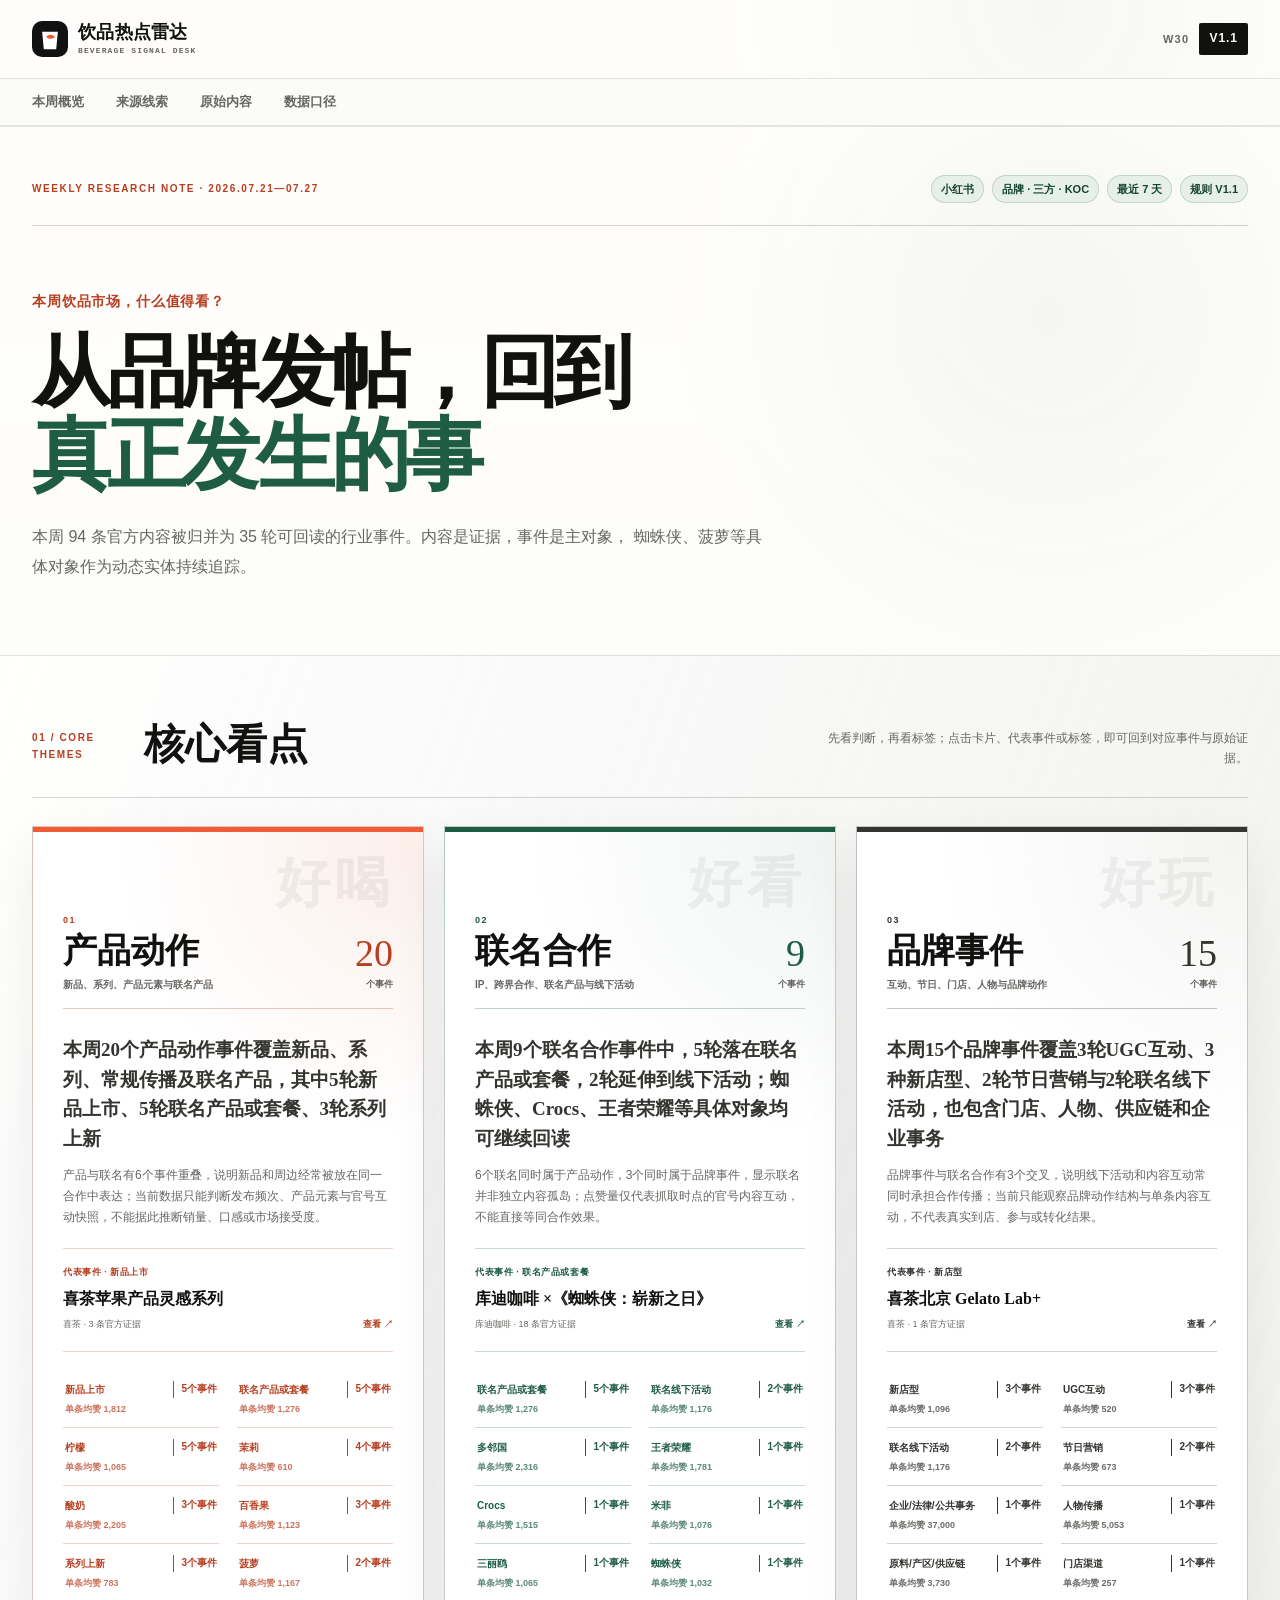
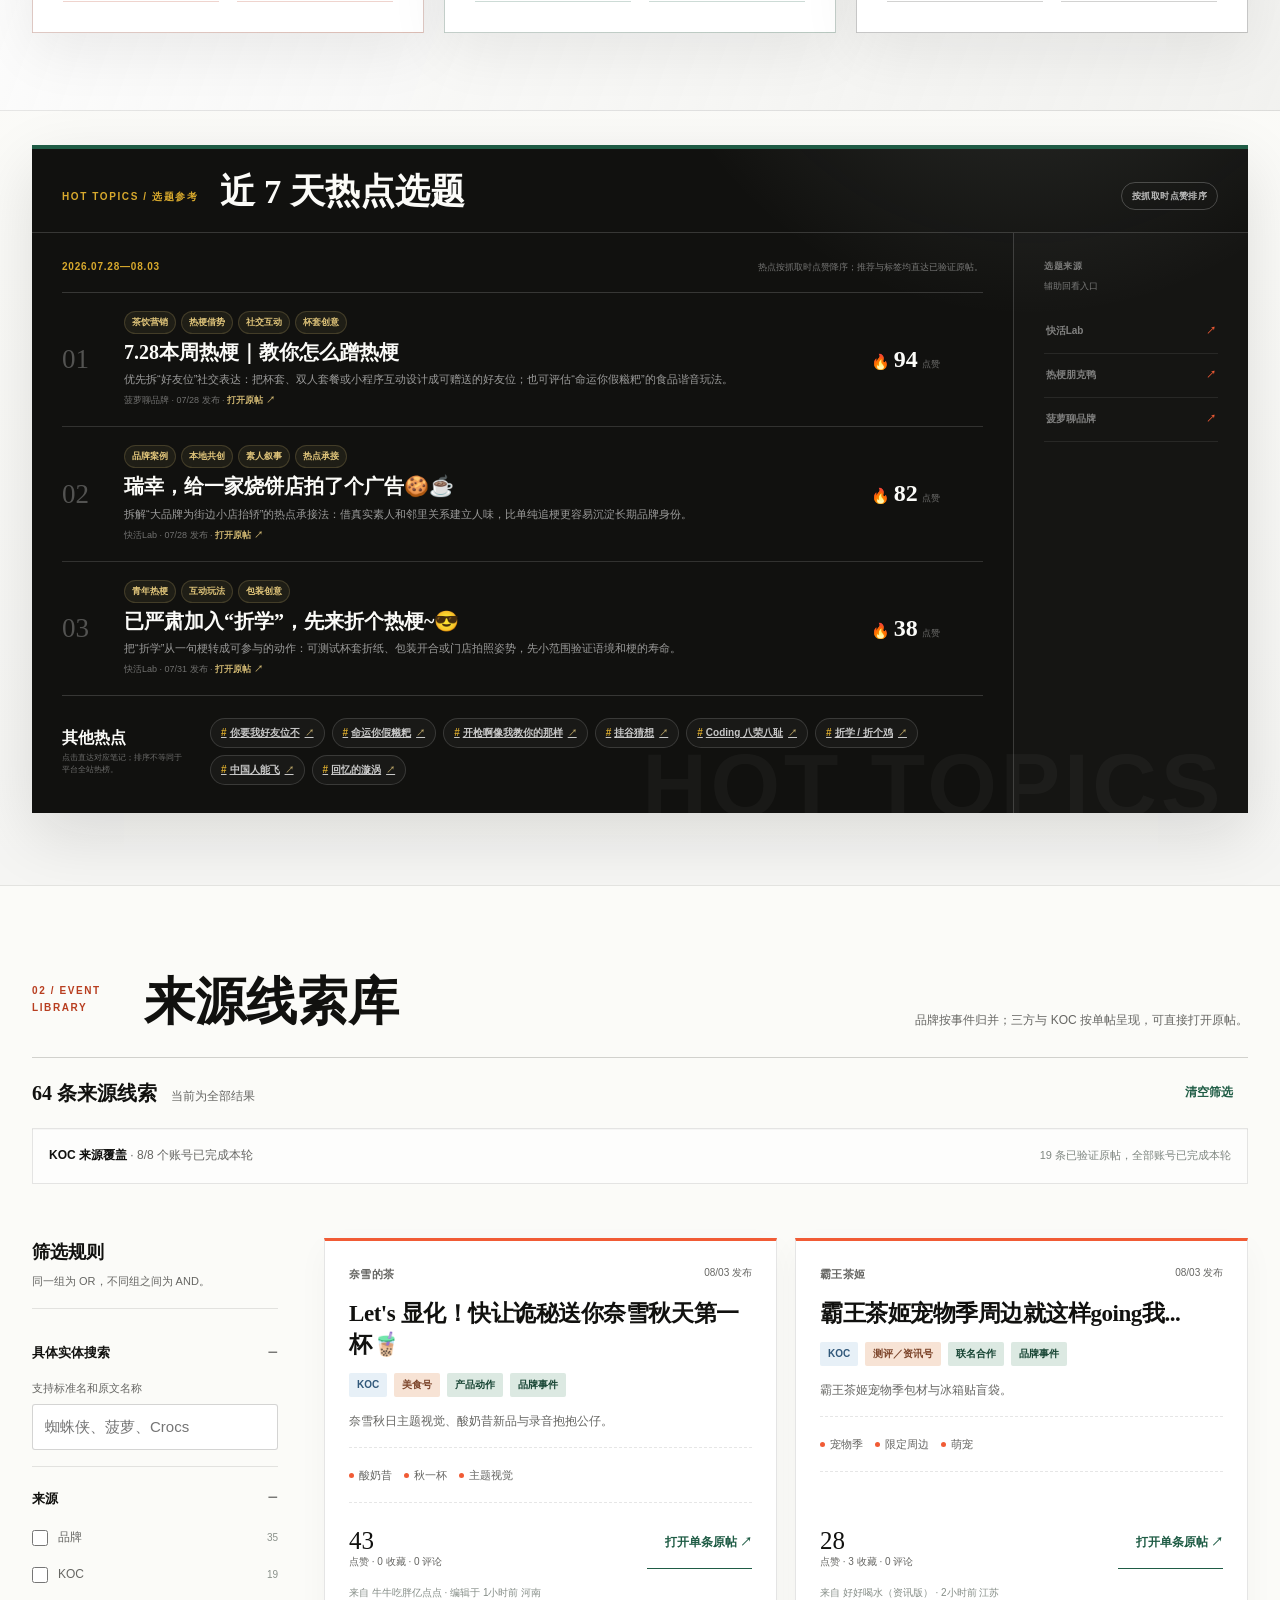
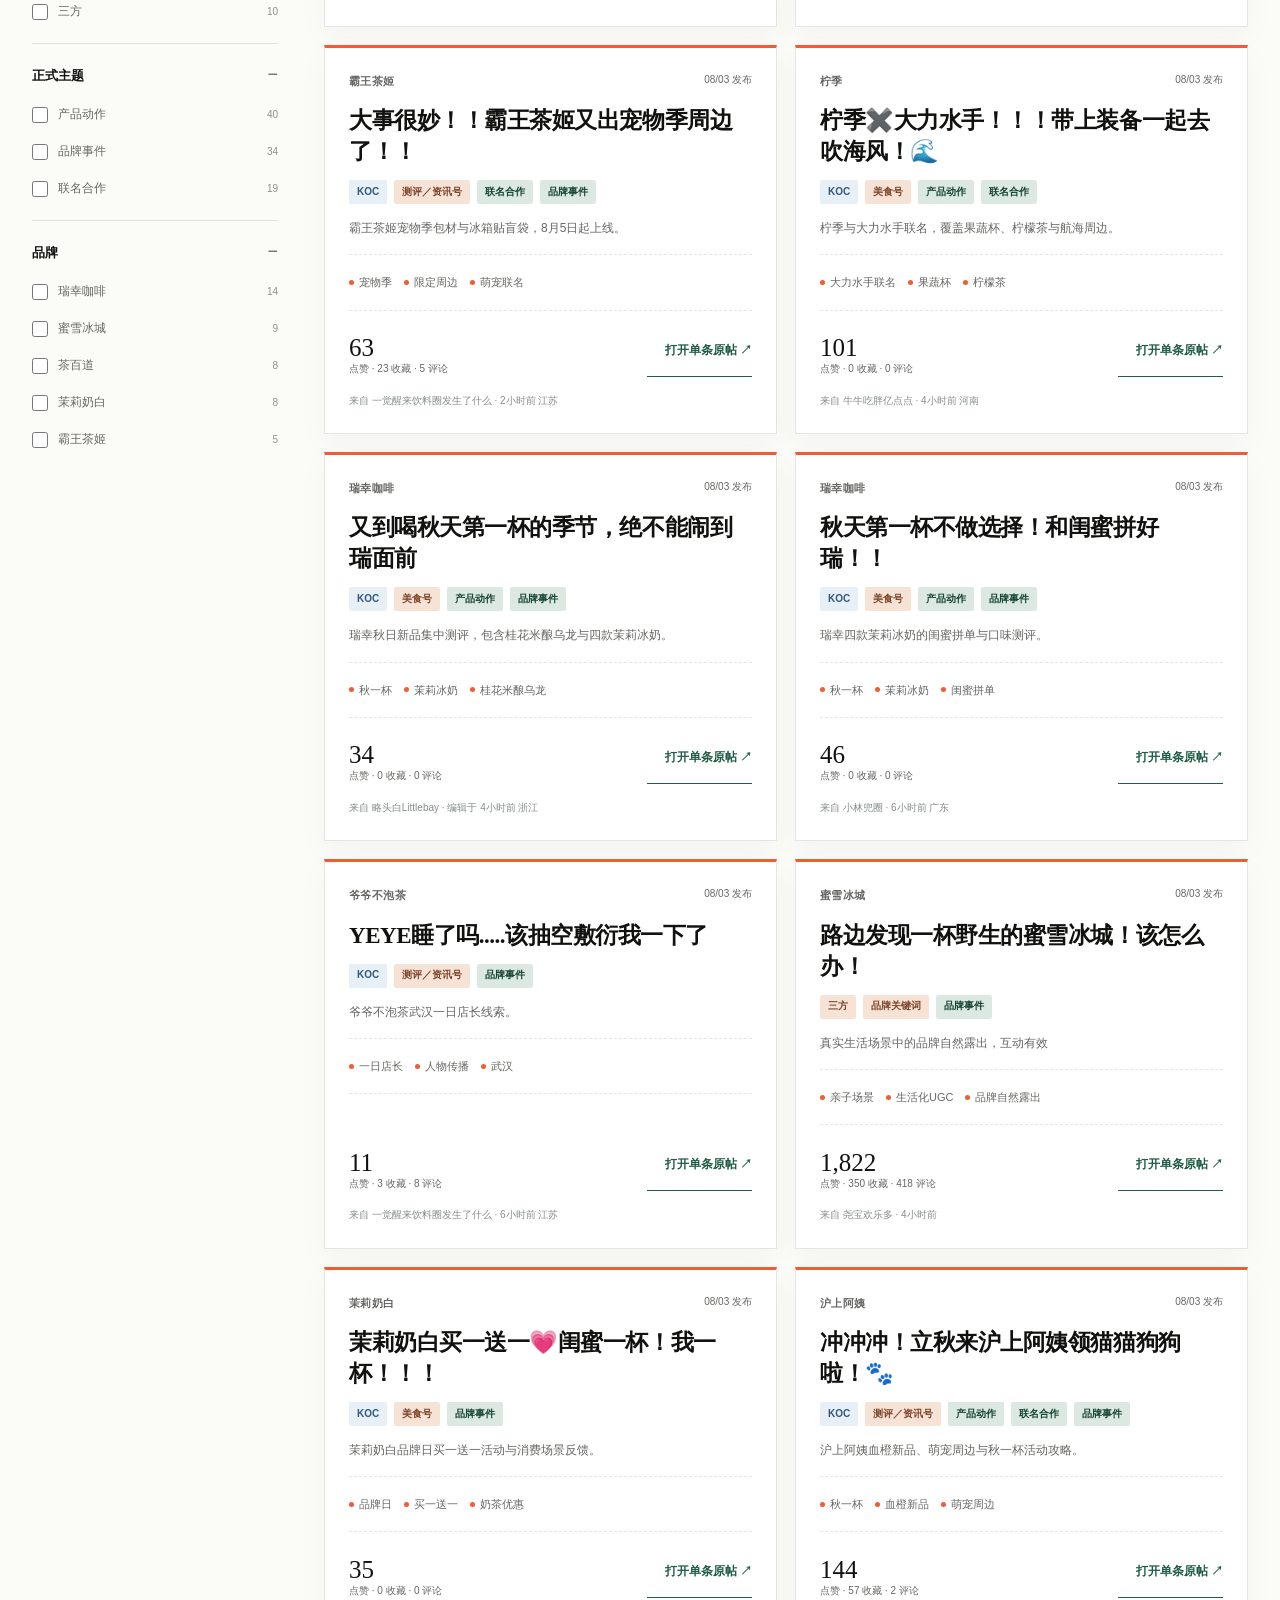
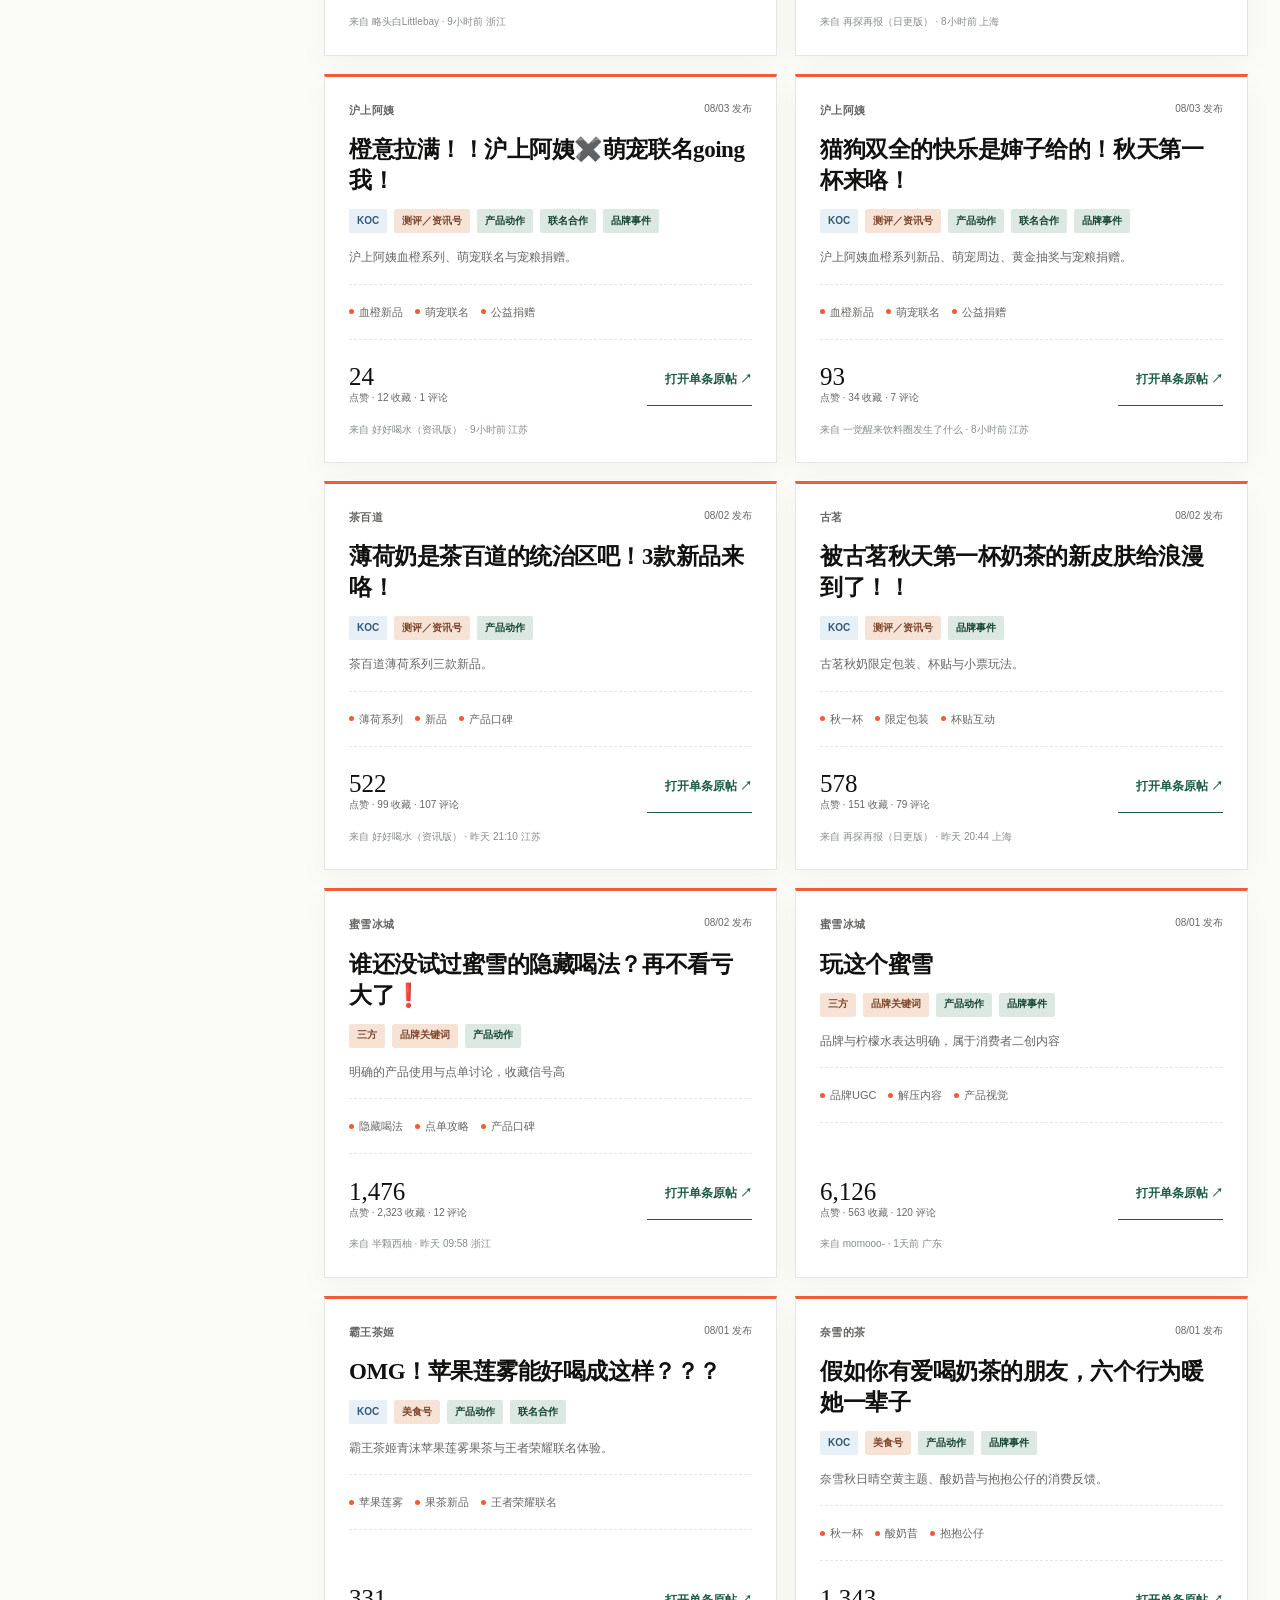
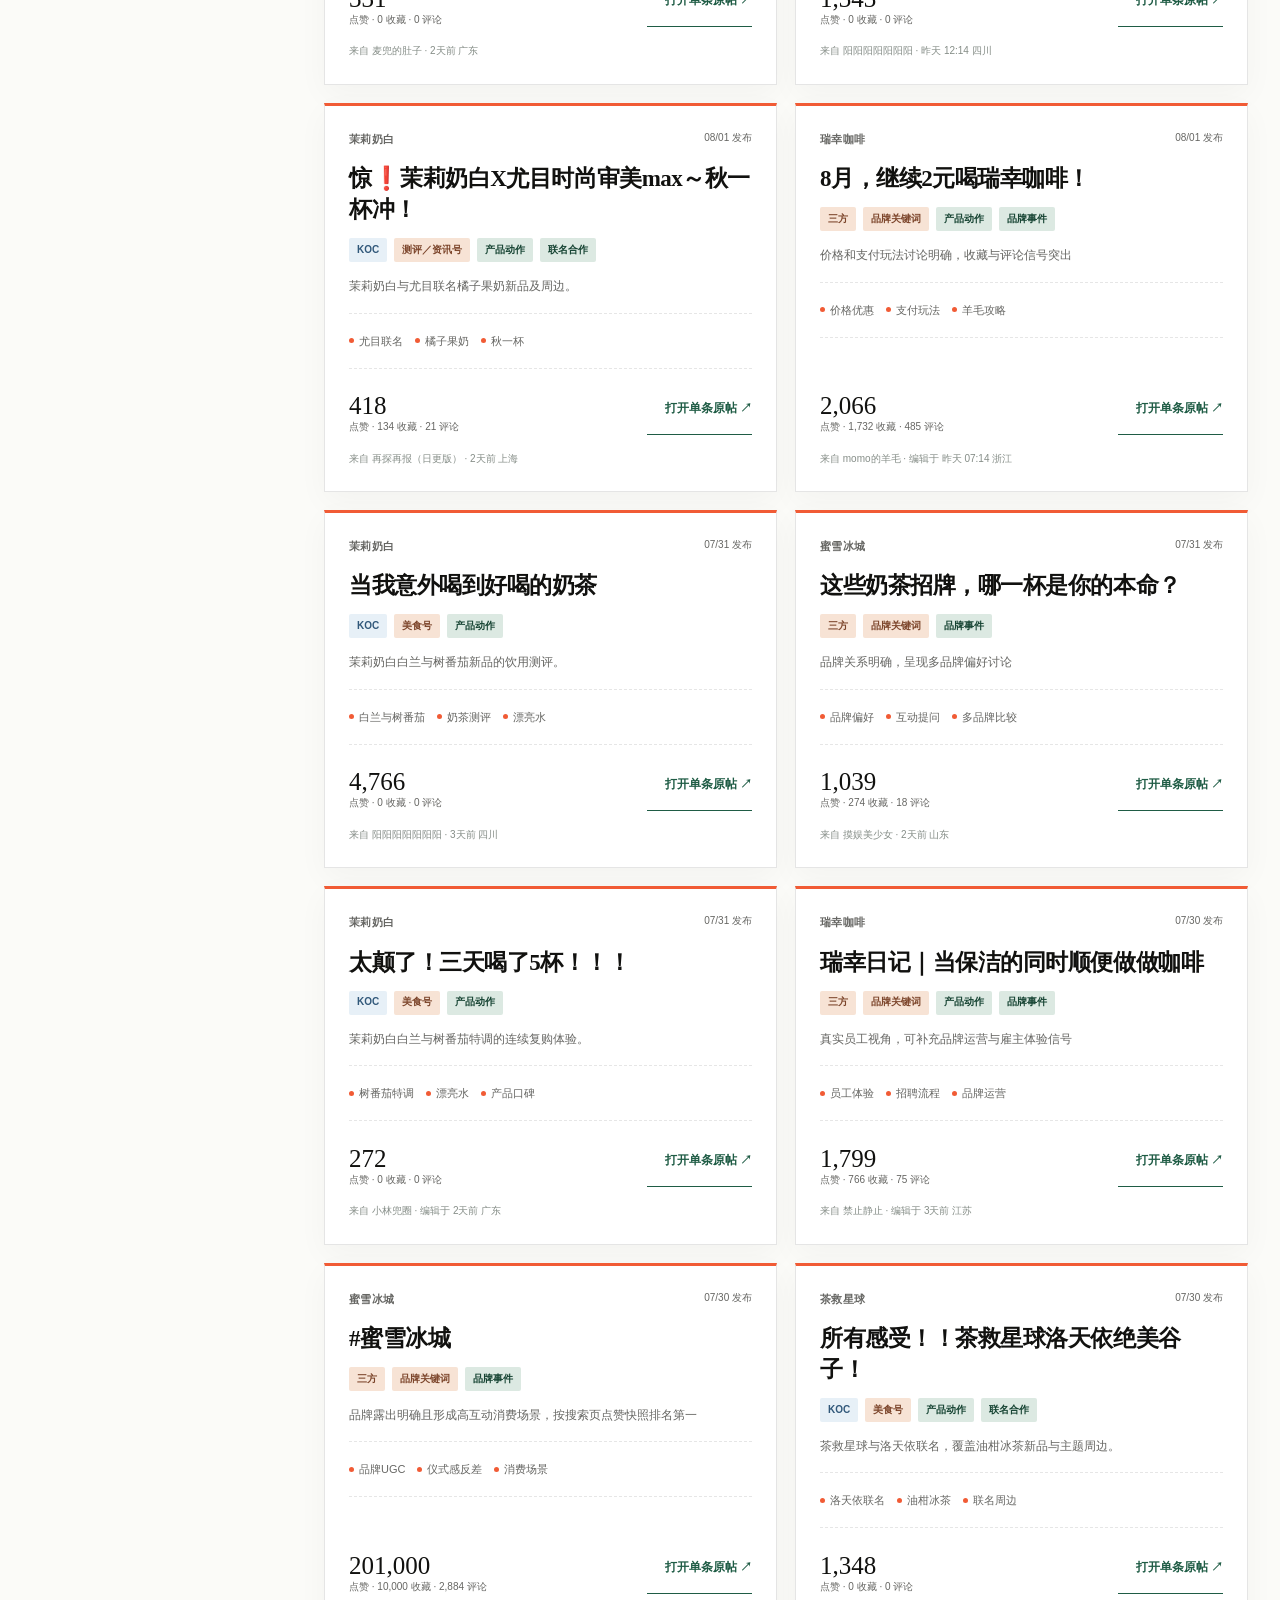
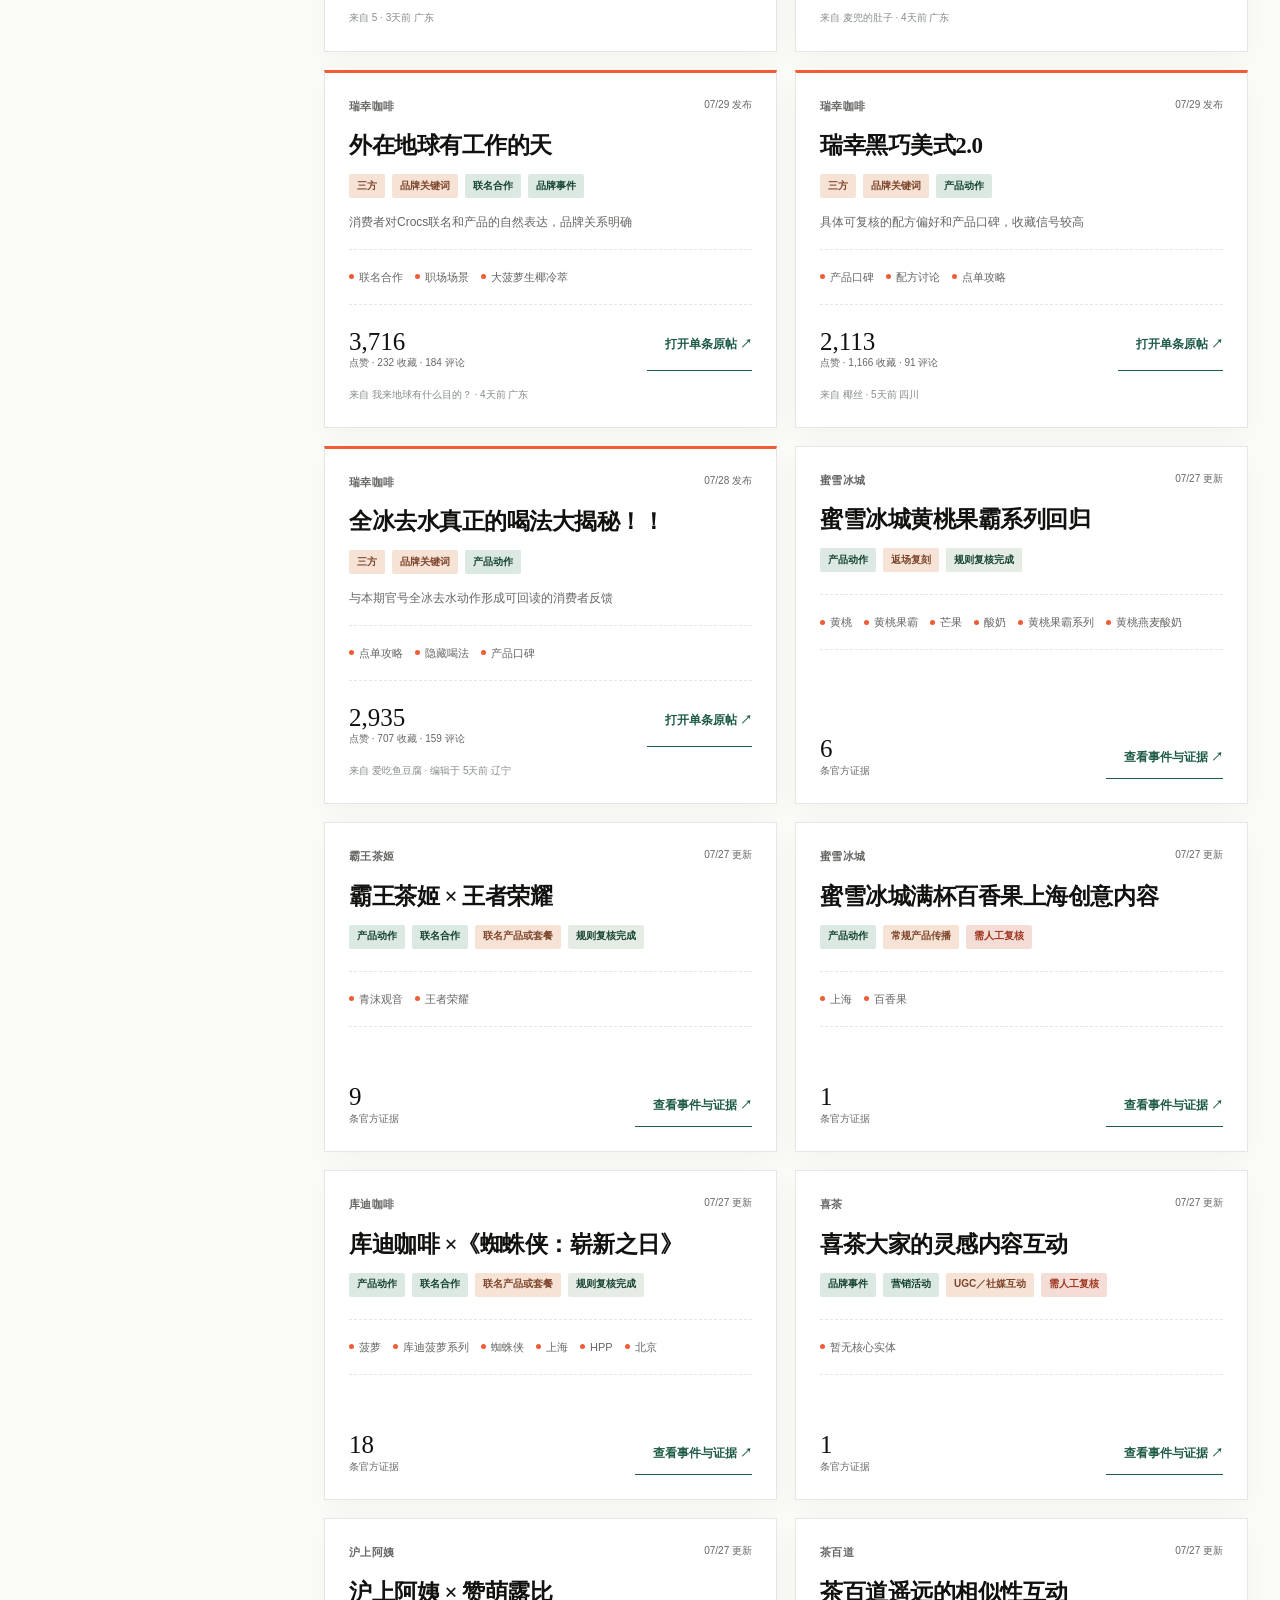
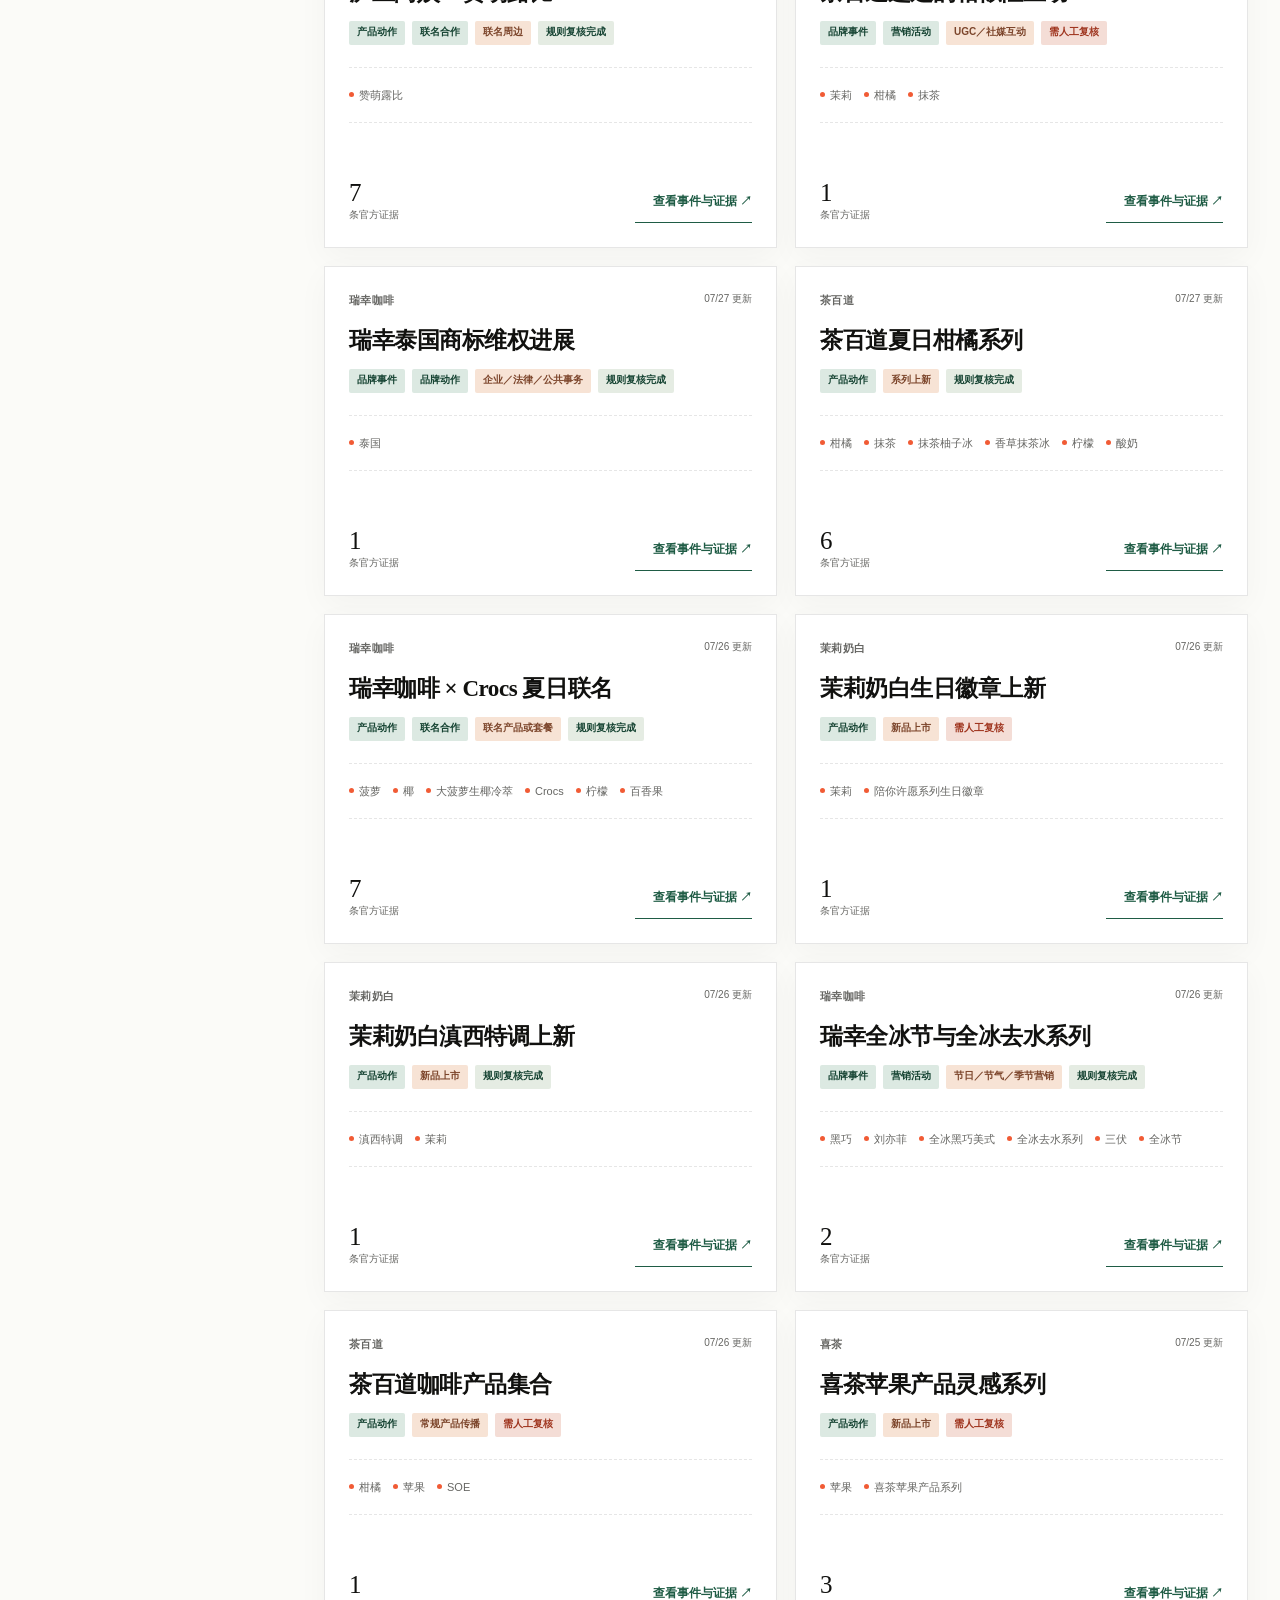
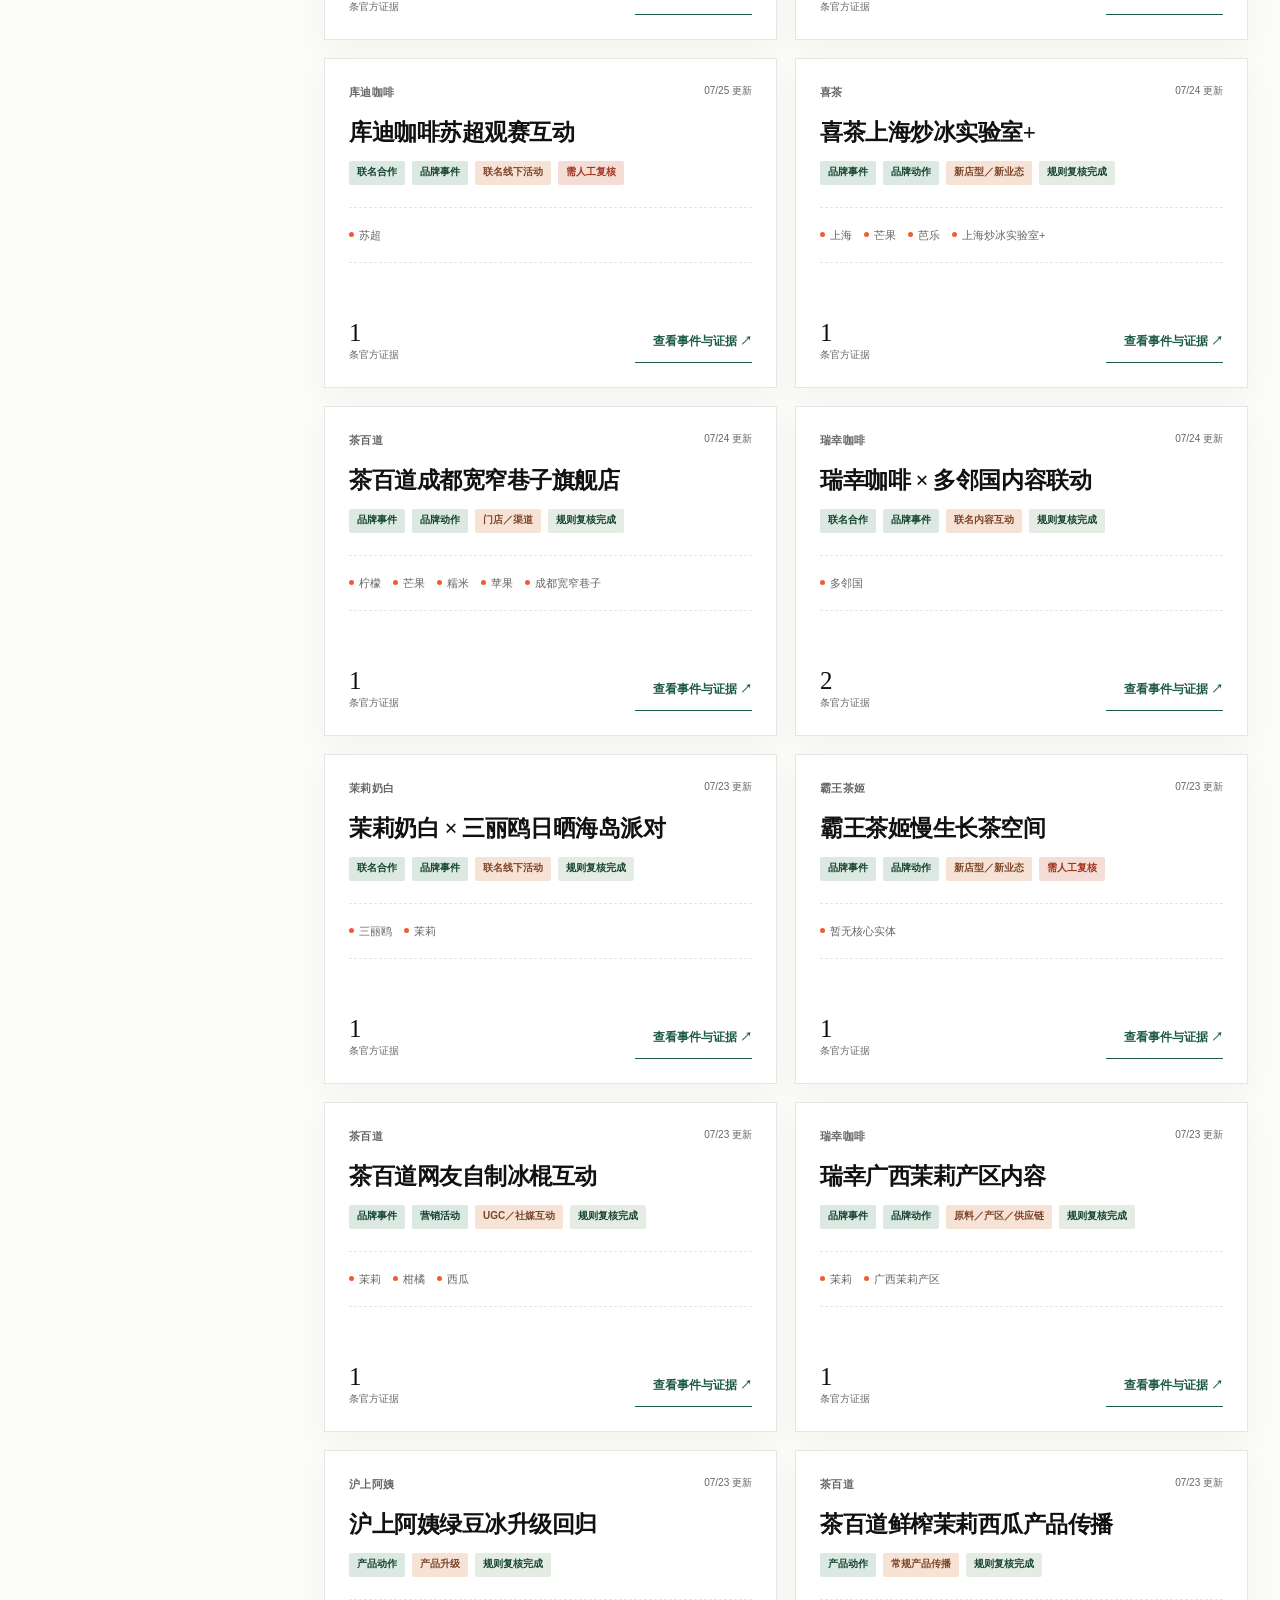
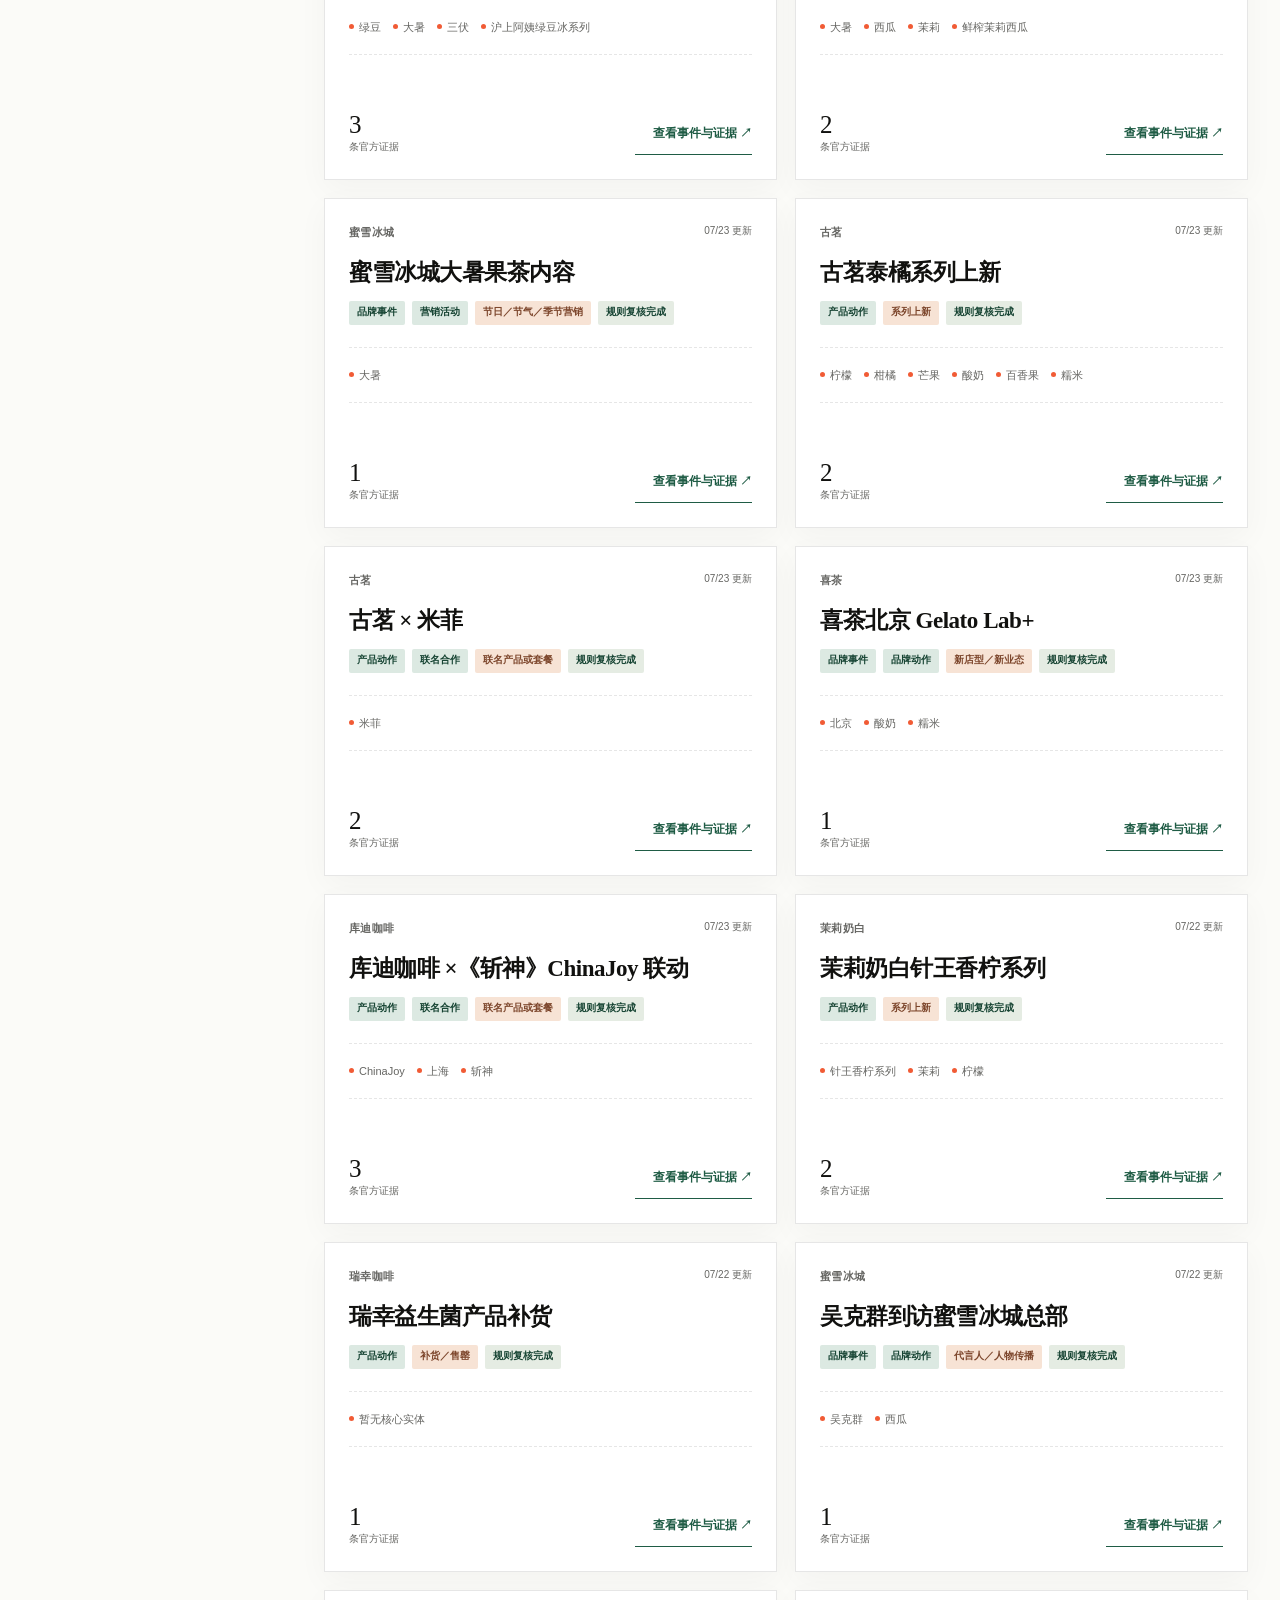
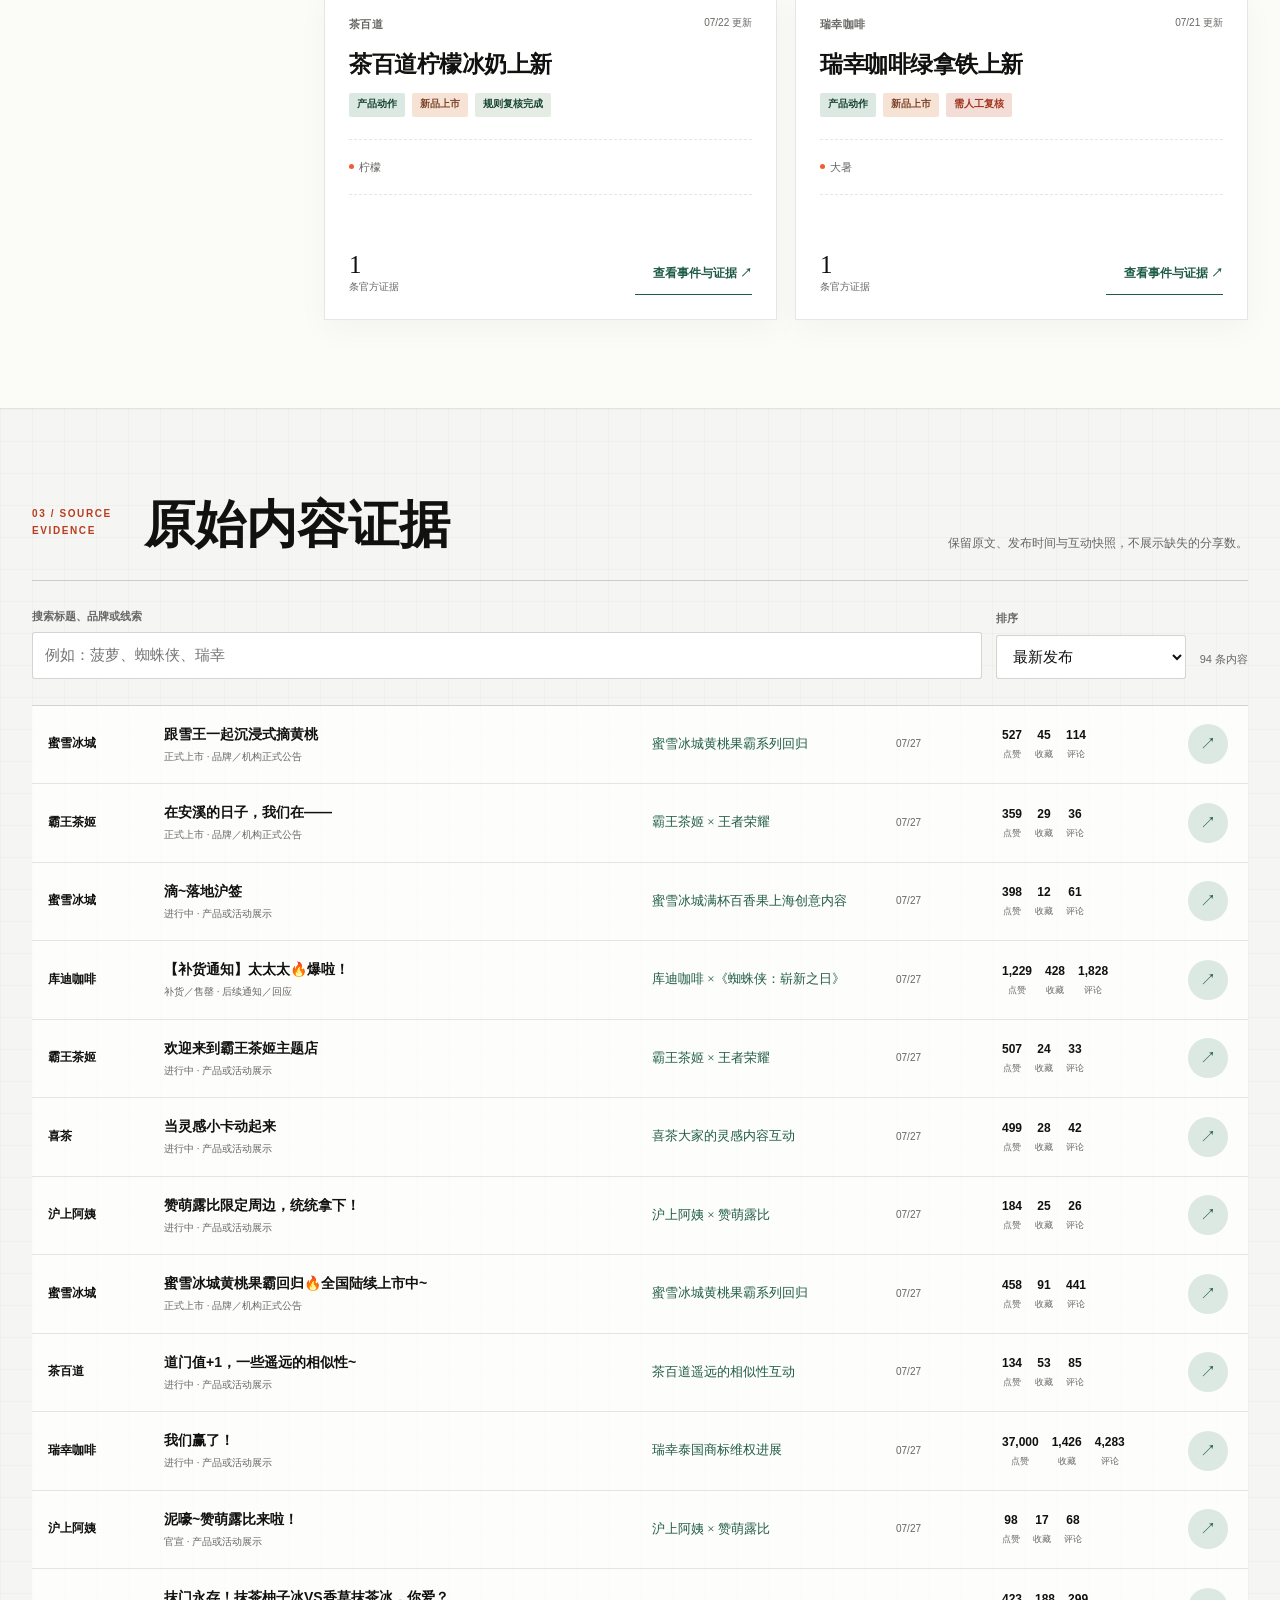
==== index.html @ 21aef175 "Publish beverage hotspot radar V1.1" ====
<!doctype html>
<html lang="zh-CN">
<head>
  <meta charset="utf-8">
  <meta name="viewport" content="width=device-width, initial-scale=1">
  <meta name="color-scheme" content="light">
  <meta name="theme-color" content="#fffefc">
  <meta name="description" content="饮品热点雷达 V1.1：浏览小红书品牌官号周度行业事件与原始证据，并查看已登记的行业资讯、美食垂类与热点选题来源。">
  <title>饮品热点雷达 V1.1</title>
  <link rel="icon" href="data:image/svg+xml,%3Csvg xmlns='http://www.w3.org/2000/svg' viewBox='0 0 64 64'%3E%3Crect width='64' height='64' rx='16' fill='%23111111'/%3E%3Cpath d='M18 19h28l-3 31H21z' fill='%23fff'/%3E%3Cpath d='M25 28c5-5 11-5 16 0-5 5-11 5-16 0Z' fill='%23f15b35'/%3E%3C/svg%3E">
  <link rel="stylesheet" href="./radar-v1.css">
  <script src="./radar-v1-data.js" defer></script>
  <script src="./radar-v1.js" defer></script>
</head>
<body>
  <a class="skip-link" href="#main">跳到主要内容</a>

  <header class="site-header">
    <div class="header-bar page-shell">
      <a class="brand-mark" href="#overview" aria-label="返回饮品热点雷达本周概览">
        <span class="radar-glyph beverage-cup-mark" aria-hidden="true">
          <svg viewBox="0 0 64 64" focusable="false">
            <path d="M18 19h28l-3 31H21z" fill="#fff"></path>
            <path d="M25 28c5-5 11-5 16 0-5 5-11 5-16 0Z" fill="#f15b35"></path>
          </svg>
        </span>
        <span>
          <strong>饮品热点雷达</strong>
          <small>BEVERAGE SIGNAL DESK</small>
        </span>
      </a>
      <div class="release-stamp" aria-label="当前版本">
        <span>W30</span>
        <strong>V1.1</strong>
      </div>
    </div>

    <nav class="section-nav" aria-label="页面章节">
      <div class="page-shell nav-track">
        <a href="#overview">本周概览</a>
        <a href="#events">来源线索</a>
        <a href="#evidence">原始内容</a>
        <a href="#methodology">数据口径</a>
      </div>
    </nav>
  </header>

  <main id="main">
    <section id="overview" class="hero section">
      <div class="page-shell">
        <div class="scope-line" aria-label="本期数据范围">
          <span class="eyebrow">WEEKLY RESEARCH NOTE · 2026.07.21—07.27</span>
          <div class="scope-chips">
            <span>小红书</span>
            <span>品牌 · 三方 · KOC</span>
            <span>最近 7 天</span>
            <span>规则 V1.1</span>
          </div>
        </div>

        <div class="hero-grid">
          <div class="hero-copy">
            <p class="kicker">本周饮品市场，什么值得看？</p>
            <h1>从品牌发帖，<span class="mobile-break" aria-hidden="true"></span>回到<br><em>真正发生的事</em></h1>
            <p class="hero-lead">
              本周 94 条官方内容被归并为 35 轮可回读的行业事件。内容是证据，事件是主对象，
              蜘蛛侠、菠萝等具体对象作为动态实体持续追踪。
            </p>
          </div>
        </div>

        <section id="core-themes" class="core-theme-section" aria-labelledby="core-theme-heading">
          <div class="core-theme-heading">
            <div>
              <span class="section-index">01 / CORE THEMES</span>
              <h2 id="core-theme-heading">核心看点</h2>
            </div>
            <p>先看判断，再看标签；点击卡片、代表事件或标签，即可回到对应事件与原始证据。</p>
          </div>

          <div id="theme-analysis-grid" class="theme-analysis-grid" aria-label="核心看点分析"></div>
        </section>

        <section id="editorial-watch" class="editorial-watch" aria-labelledby="editorial-watch-heading">
          <div class="editorial-watch-heading">
            <div>
              <span class="section-index">HOT TOPICS / 选题参考</span>
              <h2 id="editorial-watch-heading">近 7 天热点选题</h2>
            </div>
            <span class="editorial-scope-badge">按抓取时点赞排序</span>
          </div>
          <div id="editorial-watch-content" aria-live="polite"></div>
        </section>
      </div>
    </section>

    <section id="events" class="section event-section">
      <div class="page-shell">
        <div class="section-title">
          <div>
            <span class="section-index">02 / EVENT LIBRARY</span>
            <h2>来源线索库</h2>
          </div>
          <p>品牌按事件归并；三方与 KOC 按单帖呈现，可直接打开原帖。</p>
        </div>

        <div class="event-toolbar">
          <div class="toolbar-summary">
            <strong id="event-result-count">64 条来源线索</strong>
            <span id="filter-summary">当前为全部结果</span>
          </div>
          <button id="mobile-filter-open" class="mobile-filter-button" type="button">
            筛选线索
            <span id="mobile-filter-count" aria-label="已选筛选数量">0</span>
          </button>
          <button class="text-button reset-filters" type="button">清空筛选</button>
        </div>

        <div id="source-coverage" class="source-coverage" aria-live="polite"></div>

        <div class="event-layout">
          <aside class="desktop-filter-panel" aria-label="来源线索筛选">
            <div class="filter-intro">
              <strong>筛选规则</strong>
              <p>同一组为 OR，不同组之间为 AND。</p>
            </div>
            <div id="desktop-filters" class="filter-groups"></div>
          </aside>

          <div class="event-results">
            <div id="active-filter-chips" class="active-filter-chips" aria-live="polite"></div>
            <div id="event-list" class="event-list"></div>
            <div id="event-empty" class="empty-state" hidden>
              <span aria-hidden="true">○</span>
              <h3>没有符合条件的来源线索</h3>
              <p>可以减少一个筛选条件，或清空后重新查看。</p>
              <button class="button reset-filters" type="button">清空筛选</button>
            </div>
          </div>
        </div>
      </div>
    </section>

    <section id="evidence" class="section evidence-section">
      <div class="page-shell">
        <div class="section-title">
          <div>
            <span class="section-index">03 / SOURCE EVIDENCE</span>
            <h2>原始内容证据</h2>
          </div>
          <p>保留原文、发布时间与互动快照，不展示缺失的分享数。</p>
        </div>

        <div class="evidence-toolbar">
          <label class="search-field">
            <span>搜索标题、品牌或线索</span>
            <input id="content-search" type="search" placeholder="例如：菠萝、蜘蛛侠、瑞幸" autocomplete="off">
          </label>
          <label class="select-field">
            <span>排序</span>
            <select id="content-sort">
              <option value="latest">最新发布</option>
              <option value="likes">点赞从高到低</option>
              <option value="collects">收藏从高到低</option>
              <option value="comments">评论从高到低</option>
            </select>
          </label>
          <p id="content-result-count" class="content-result-count"></p>
        </div>

        <div id="content-list" class="content-list"></div>
        <button id="content-load-more" class="load-more" type="button">继续查看</button>
      </div>
    </section>

    <section id="methodology" class="section methodology-section">
      <div class="page-shell">
        <div class="section-title light">
          <div>
            <span class="section-index">04 / READING RULES</span>
            <h2>这份雷达应该怎么读</h2>
          </div>
          <p>边界比结论更重要。</p>
        </div>

        <div class="method-grid">
          <article>
            <span>01</span>
            <h3>当前只代表监测样本</h3>
            <p>本期 KPI 仍只覆盖 9 个品牌官号、94 条内容与 35 个事件。三方 10 条、KOC 19 条只进入来源线索筛选，不改变本期统计。</p>
          </article>
          <article>
            <span>02</span>
            <h3>内容数不等于事件数</h3>
            <p>品牌可以为同一轮活动连续发布多条内容。页面默认按事件归并，内容只作为证据展开。</p>
          </article>
          <article>
            <span>03</span>
            <h3>互动量不等于销量</h3>
            <p>点赞、收藏和评论只反映公开内容互动。它们不能替代销售、到店、转化或完整消费者调研。</p>
          </article>
          <article>
            <span>04</span>
            <h3>具体实体不等于固定分类</h3>
            <p>蜘蛛侠是合作对象，菠萝是产品元素；它们进入动态实体词典，方便以后跨周、跨品牌观察。</p>
          </article>
          <article>
            <span>05</span>
            <h3>趋势必须跨事件判断</h3>
            <p>单品牌高强度传播仍是单品牌案例。跨品牌、跨来源并持续出现，才有资格进入趋势候选。</p>
          </article>
          <article>
            <span>06</span>
            <h3>KOC 覆盖会显示完成度</h3>
            <p>8 个指定账号均已完成本轮；3 个资讯/测评号保留 9 条、5 个美食号保留 10 条，共 19 条可回读单帖。</p>
          </article>
        </div>

        <div class="method-footer">
          <p>数据版本 <strong>V1.1</strong> · 标签规则 <strong>tag-filter-v1.1-r3</strong></p>
          <p>更新于 <time id="generated-time">—</time></p>
        </div>
      </div>
    </section>
  </main>

  <footer class="site-footer">
    <div class="page-shell">
      <span>饮品热点雷达 · 公开研究原型</span>
      <span>小红书 × 品牌 / 三方 / KOC</span>
    </div>
  </footer>

  <dialog id="event-dialog" class="event-dialog" aria-labelledby="dialog-title">
    <div class="dialog-shell">
      <button id="event-dialog-close" class="dialog-close" type="button" aria-label="关闭事件详情">×</button>
      <div id="event-dialog-content"></div>
    </div>
  </dialog>

  <dialog id="mobile-filter-dialog" class="mobile-filter-dialog" aria-labelledby="mobile-filter-title">
    <div class="mobile-filter-shell">
      <div class="mobile-filter-head">
        <div>
          <span class="section-index">FILTER EVENTS</span>
          <h2 id="mobile-filter-title">筛选来源线索</h2>
        </div>
        <button id="mobile-filter-close" class="dialog-close" type="button" aria-label="关闭筛选">×</button>
      </div>
      <p class="mobile-filter-rule">同一组为 OR，不同组之间为 AND。</p>
      <div id="mobile-filters" class="filter-groups"></div>
      <div class="mobile-filter-actions">
        <button class="text-button reset-filters" type="button">清空</button>
        <button id="mobile-filter-apply" class="button" type="button">查看结果</button>
      </div>
    </div>
  </dialog>
</body>
</html>
---- radar-v1.css ----
:root {
  --paper: #f5f5f3;
  --paper-soft: #fbfbf8;
  --paper-deep: #ececea;
  --surface: #ffffff;
  --ink: #11110f;
  --ink-soft: #666663;
  --line: rgba(17, 17, 15, 0.1);
  --line-strong: rgba(17, 17, 15, 0.18);
  --leaf: #1f5c45;
  --leaf-dark: #154332;
  --leaf-pale: #dce9e2;
  --orange: #f15b35;
  --orange-ink: #b83e20;
  --orange-pale: #f6ddd4;
  --yellow: #d8a92d;
  --blue: #4d696c;
  --danger: #9f351f;
  --focus: #b83e20;
  --shadow: 0 18px 55px rgba(0, 0, 0, 0.07);
  --serif: "Songti SC", "STSong", "Noto Serif SC", "Source Han Serif SC", serif;
  --sans: "Avenir Next", -apple-system, BlinkMacSystemFont, "Segoe UI", "PingFang SC", "Hiragino Sans GB", "Microsoft YaHei", sans-serif;
  --mono: "SFMono-Regular", "Menlo", "Monaco", monospace;
  --max-width: 1380px;
}

* {
  box-sizing: border-box;
}

html {
  scroll-behavior: smooth;
  scroll-padding-top: 92px;
}

body {
  margin: 0;
  color: var(--ink);
  background:
    radial-gradient(circle at 84% 6%, rgba(31, 92, 69, 0.045), transparent 27rem),
    radial-gradient(circle at 4% 34%, rgba(241, 91, 53, 0.025), transparent 30rem),
    var(--paper);
  font-family: var(--sans);
  font-size: 15px;
  line-height: 1.65;
  overflow-wrap: anywhere;
}

body.dialog-open {
  overflow: hidden;
}

button,
input,
select {
  font: inherit;
}

button,
a,
input,
select,
summary {
  -webkit-tap-highlight-color: transparent;
}

a {
  color: inherit;
}

button {
  color: inherit;
}

:focus-visible {
  outline: 3px solid var(--focus);
  outline-offset: 3px;
}

.skip-link {
  position: fixed;
  z-index: 100;
  top: 10px;
  left: 10px;
  padding: 10px 14px;
  color: white;
  background: var(--ink);
  border-radius: 4px;
  transform: translateY(-150%);
}

.skip-link:focus {
  transform: translateY(0);
}

.page-shell {
  width: min(calc(100% - 64px), var(--max-width));
  margin-inline: auto;
}

.section {
  padding: 88px 0;
}

.site-header {
  position: relative;
  z-index: 20;
  background:
    radial-gradient(circle at 82% 10%, rgba(31, 92, 69, 0.035), transparent 22rem),
    rgba(255, 254, 252, 0.97);
  border-bottom: 1px solid var(--line);
}

.header-bar {
  min-height: 78px;
  display: flex;
  align-items: center;
  justify-content: space-between;
  gap: 24px;
}

.brand-mark {
  display: inline-flex;
  align-items: center;
  gap: 10px;
  color: inherit;
  text-decoration: none;
}

.brand-mark strong,
.brand-mark small {
  display: block;
}

.brand-mark strong {
  font-family: var(--sans);
  font-size: 18px;
  font-weight: 760;
  line-height: 1.1;
  letter-spacing: 0.015em;
}

.brand-mark small {
  margin-top: 4px;
  color: var(--ink-soft);
  font-family: var(--mono);
  font-size: 8px;
  font-weight: 650;
  line-height: 1;
  letter-spacing: 0.14em;
}

.radar-glyph {
  width: 36px;
  height: 36px;
  display: grid;
  flex: 0 0 auto;
  place-items: center;
  overflow: hidden;
  background: #111111;
  border: 0;
  border-radius: 10px;
}

.radar-glyph svg {
  display: block;
  width: 100%;
  height: 100%;
}

.release-stamp {
  display: flex;
  align-items: center;
  gap: 10px;
  font-variant-numeric: tabular-nums;
}

.release-stamp span {
  color: var(--ink-soft);
  font-size: 11px;
  font-weight: 700;
  letter-spacing: 0.12em;
}

.release-stamp strong {
  padding: 6px 10px;
  color: var(--paper-soft);
  background: var(--ink);
  border-radius: 2px;
  font-size: 12px;
  letter-spacing: 0.08em;
}

.section-nav {
  position: sticky;
  top: 0;
  z-index: 30;
  background: rgba(251, 251, 248, 0.95);
  border-top: 1px solid var(--line);
  border-bottom: 1px solid var(--line);
  backdrop-filter: blur(14px);
}

.nav-track {
  display: flex;
  align-items: center;
  gap: 32px;
  min-height: 46px;
  overflow-x: auto;
  scrollbar-width: none;
}

.nav-track::-webkit-scrollbar {
  display: none;
}

.nav-track a {
  flex: 0 0 auto;
  color: var(--ink-soft);
  font-size: 13px;
  font-weight: 650;
  text-decoration: none;
}

.nav-track a:hover,
.nav-track a:focus-visible {
  color: var(--orange-ink);
}

.hero {
  padding-top: 48px;
  padding-bottom: 0;
  overflow: hidden;
  background:
    radial-gradient(circle at 82% 8%, rgba(31, 92, 69, 0.045), transparent 24rem),
    linear-gradient(180deg, #fffefc 0%, rgba(251, 251, 248, 0.88) 72%, transparent 100%);
}

.scope-line {
  display: flex;
  align-items: center;
  justify-content: space-between;
  gap: 24px;
  padding-bottom: 22px;
  border-bottom: 1px solid var(--line-strong);
}

.eyebrow,
.section-index {
  color: var(--orange-ink);
  font-size: 10px;
  font-weight: 800;
  letter-spacing: 0.16em;
  text-transform: uppercase;
}

.scope-chips {
  display: flex;
  flex-wrap: wrap;
  justify-content: flex-end;
  gap: 8px;
}

.scope-chips span {
  padding: 4px 9px;
  color: var(--leaf-dark);
  background: rgba(220, 233, 226, 0.64);
  border: 1px solid rgba(31, 92, 69, 0.18);
  border-radius: 999px;
  font-size: 11px;
  font-weight: 650;
}

.hero-grid {
  display: grid;
  grid-template-columns: minmax(0, 1fr);
  align-items: center;
  padding: 64px 0 46px;
}

.hero-copy {
  max-width: 980px;
}

.kicker {
  margin: 0 0 18px;
  color: var(--orange-ink);
  font-size: 14px;
  font-weight: 800;
  letter-spacing: 0.06em;
}

.hero h1 {
  margin: 0;
  font-family: var(--serif);
  font-size: clamp(50px, 6.2vw, 90px);
  font-weight: 600;
  line-height: 1.04;
  letter-spacing: -0.055em;
}

.hero h1 em {
  position: relative;
  color: var(--leaf);
  font-style: normal;
}

.mobile-break {
  display: none;
}

.hero h1 em::after {
  content: "";
  position: absolute;
  right: -0.06em;
  bottom: 0.03em;
  left: 0;
  z-index: -1;
  height: 0.18em;
  background: var(--orange-pale);
  transform: rotate(-1.2deg);
}

.hero-lead {
  max-width: 740px;
  margin: 26px 0 0;
  color: var(--ink-soft);
  font-size: 16px;
  line-height: 1.85;
}

.core-theme-section {
  position: relative;
  z-index: 0;
  margin-top: 28px;
  padding: 66px 0 78px;
}

.core-theme-section::before {
  content: "";
  position: absolute;
  inset: 0 auto 0 50%;
  z-index: -1;
  width: 100vw;
  transform: translateX(-50%);
  background:
    linear-gradient(110deg, rgba(255, 255, 255, 0.9), rgba(236, 236, 234, 0.66)),
    var(--paper-soft);
  border-top: 1px solid var(--line);
  border-bottom: 1px solid var(--line);
}

.core-theme-heading,
.section-title {
  display: flex;
  align-items: flex-end;
  justify-content: space-between;
  gap: 24px;
}

.core-theme-heading {
  padding-bottom: 28px;
  border-bottom: 1px solid var(--line-strong);
}

.core-theme-heading > div,
.section-title > div {
  display: grid;
  grid-template-columns: 92px minmax(0, 1fr);
  align-items: end;
  gap: 20px;
}

.core-theme-heading .section-index,
.section-title .section-index {
  align-self: start;
  margin-top: 9px;
}

.core-theme-heading h2,
.section-title h2 {
  margin: 0;
  font-family: var(--serif);
  font-weight: 600;
}

.core-theme-heading h2 {
  font-size: clamp(30px, 3.2vw, 44px);
  line-height: 1.15;
}

.core-theme-heading p,
.section-title > p {
  max-width: 440px;
  margin: 0;
  color: var(--ink-soft);
  font-size: 12px;
  text-align: right;
}

.theme-tone-product_action,
.theme-tone-taste {
  --theme-accent: #b83e20;
  --theme-mark: #f15b35;
  --theme-wash: #f8e4dc;
}

.theme-tone-collaboration,
.theme-tone-visual {
  --theme-accent: #1f5c45;
  --theme-mark: #1f5c45;
  --theme-wash: #e5eee9;
}

.theme-tone-brand_event,
.theme-tone-play {
  --theme-accent: #343431;
  --theme-mark: #343431;
  --theme-wash: #ececea;
}

.theme-analysis-grid {
  display: grid;
  grid-template-columns: repeat(3, minmax(0, 1fr));
  align-items: stretch;
  gap: 20px;
  margin-top: 28px;
}

.theme-analysis-card {
  position: relative;
  display: flex;
  flex-direction: column;
  min-width: 0;
  min-height: 0;
  padding: 30px;
  overflow: hidden;
  background:
    radial-gradient(circle at 96% 2%, color-mix(in srgb, var(--theme-wash) 58%, transparent), transparent 18rem),
    var(--surface);
  border: 1px solid color-mix(in srgb, var(--theme-accent) 18%, var(--line));
  box-shadow: var(--shadow);
}

.theme-analysis-card::before {
  content: "";
  position: absolute;
  inset: 0 0 auto;
  height: 5px;
  background: var(--theme-mark, var(--theme-accent));
}

.theme-watermark {
  position: relative;
  z-index: 1;
  display: block;
  min-height: 56px;
  align-self: flex-end;
  color: rgba(17, 17, 15, 0.055);
  font-family: var(--sans);
  font-size: clamp(42px, 4.2vw, 60px);
  font-weight: 900;
  letter-spacing: 0.08em;
  line-height: 0.95;
  pointer-events: none;
  user-select: none;
  white-space: nowrap;
}

.theme-card-header,
.theme-analysis-copy,
.theme-featured-event,
.theme-tag-list {
  position: relative;
  z-index: 1;
}

.theme-card-filter {
  display: flex;
  width: 100%;
  min-height: 96px;
  align-items: flex-start;
  justify-content: space-between;
  gap: 18px;
  padding: 0 0 16px;
  color: var(--ink);
  background: transparent;
  border: 0;
  border-bottom: 1px solid color-mix(in srgb, var(--theme-accent) 28%, transparent);
  cursor: pointer;
  text-align: left;
  transition: color 180ms ease, border-color 180ms ease;
}

.theme-card-filter:hover,
.theme-card-filter:focus-visible,
.theme-card-filter[data-selected] {
  color: var(--theme-accent);
  border-bottom-color: var(--theme-accent);
}

.theme-card-heading {
  display: grid;
  min-width: 0;
  gap: 9px;
}

.theme-card-heading > span {
  display: grid;
  gap: 7px;
}

.theme-card-index {
  color: var(--theme-accent);
  font-size: 9px;
  font-weight: 850;
  letter-spacing: 0.16em;
}

.theme-card-title {
  display: block;
  font-family: var(--serif);
  font-size: 34px;
  font-weight: 600;
  line-height: 1;
}

.theme-card-heading > small {
  display: block;
  color: var(--ink-soft);
  font-size: 10px;
  font-weight: 650;
  line-height: 1.5;
}

.theme-card-count {
  flex: 0 0 auto;
  margin-top: 23px;
  color: var(--theme-accent);
  text-align: right;
}

.theme-card-count strong,
.theme-card-count small {
  display: block;
}

.theme-card-count strong {
  font-family: var(--serif);
  font-size: 38px;
  font-weight: 500;
  line-height: 0.9;
  font-variant-numeric: tabular-nums;
}

.theme-card-count small {
  margin-top: 7px;
  color: var(--ink-soft);
  font-size: 9px;
  font-weight: 750;
}

.theme-analysis-copy {
  display: grid;
  gap: 12px;
  margin: 26px 0 20px;
  color: #343431;
}

.theme-analysis-lead {
  font-family: var(--serif);
  font-size: 19px;
  font-weight: 650;
  line-height: 1.55;
}

.theme-analysis-copy p {
  margin: 0;
  color: var(--ink-soft);
  font-size: 12px;
  line-height: 1.75;
}

.theme-featured-event {
  display: grid;
  gap: 5px;
  width: 100%;
  min-height: 104px;
  padding: 16px 0;
  color: var(--ink);
  background: transparent;
  border: 0;
  border-top: 1px solid color-mix(in srgb, var(--theme-accent) 22%, transparent);
  border-bottom: 1px solid color-mix(in srgb, var(--theme-accent) 22%, transparent);
  cursor: pointer;
  text-align: left;
  transition: color 160ms ease, padding 160ms ease, background-color 160ms ease;
}

.theme-featured-event:hover,
.theme-featured-event:focus-visible {
  padding-inline: 10px;
  color: var(--theme-accent);
  background: color-mix(in srgb, var(--theme-wash) 46%, transparent);
}

.theme-featured-label {
  color: var(--theme-accent);
  font-size: 9px;
  font-weight: 820;
  letter-spacing: 0.06em;
}

.theme-featured-event > strong {
  font-family: var(--serif);
  font-size: 16px;
  font-weight: 650;
  line-height: 1.35;
}

.theme-featured-event > small {
  display: flex;
  justify-content: space-between;
  gap: 12px;
  color: var(--ink-soft);
  font-size: 9px;
}

.theme-featured-event > small b {
  flex: 0 0 auto;
  color: var(--theme-accent);
}

.theme-tag-list {
  display: grid;
  grid-template-columns: repeat(2, minmax(0, 1fr));
  gap: 0 18px;
  margin-top: 18px;
}

.theme-tag-list button {
  display: grid;
  width: 100%;
  min-width: 0;
  min-height: 58px;
  align-content: center;
  gap: 4px;
  padding: 9px 2px;
  color: var(--theme-accent);
  background: transparent;
  border: 0;
  border-bottom: 1px solid color-mix(in srgb, var(--theme-accent) 22%, transparent);
  border-radius: 0;
  cursor: pointer;
  font-size: 10px;
  font-weight: 750;
  text-align: left;
  transition: color 160ms ease, padding 160ms ease, background-color 160ms ease, border-color 160ms ease;
}

.theme-tag-main {
  display: grid;
  grid-template-columns: minmax(0, 1fr) auto;
  align-items: center;
  gap: 7px;
}

.theme-tag-main > span {
  min-width: 0;
  line-height: 1.35;
}

.theme-tag-main strong {
  padding-left: 7px;
  border-left: 1px solid currentColor;
  font-variant-numeric: tabular-nums;
  white-space: nowrap;
}

.theme-tag-list button > small {
  color: color-mix(in srgb, currentColor 72%, transparent);
  font-size: 9px;
  font-weight: 700;
  font-variant-numeric: tabular-nums;
}

.theme-tag-list button:hover,
.theme-tag-list button:focus-visible {
  padding-inline: 8px;
  color: var(--theme-accent);
  background: color-mix(in srgb, var(--theme-wash) 54%, transparent);
}

.theme-tag-list button[data-selected] {
  padding-inline: 8px;
  color: white;
  background: var(--theme-accent);
}

.core-theme-tag {
  color: var(--theme-accent);
  background: var(--theme-wash);
  border-color: color-mix(in srgb, var(--theme-accent) 34%, transparent);
}

.editorial-watch {
  position: relative;
  margin: 34px 0 72px;
  overflow: hidden;
  color: var(--paper-soft);
  background:
    radial-gradient(circle at 82% -35%, rgba(220, 233, 226, 0.16), transparent 25rem),
    var(--ink);
  border-top: 4px solid var(--leaf);
  box-shadow: 0 22px 60px rgba(17, 17, 15, 0.12);
}

.editorial-watch::after {
  content: "HOT TOPICS";
  position: absolute;
  right: 24px;
  bottom: -17px;
  color: rgba(255, 255, 255, 0.035);
  font-family: var(--sans);
  font-size: clamp(54px, 7vw, 94px);
  font-weight: 900;
  letter-spacing: 0.04em;
  line-height: 1;
  pointer-events: none;
  white-space: nowrap;
}

.editorial-watch-heading {
  position: relative;
  z-index: 1;
  display: flex;
  align-items: end;
  justify-content: space-between;
  gap: 24px;
  padding: 24px 30px 22px;
  border-bottom: 1px solid rgba(255, 255, 255, 0.16);
}

.editorial-watch-heading > div {
  display: flex;
  align-items: end;
  gap: 22px;
}

.editorial-watch-heading .section-index {
  margin-bottom: 5px;
  color: var(--yellow);
}

.editorial-watch-heading h2 {
  margin: 0;
  font-family: var(--serif);
  font-size: clamp(26px, 2.7vw, 38px);
  font-weight: 600;
  line-height: 1.08;
}

.editorial-scope-badge {
  flex: 0 0 auto;
  padding: 6px 10px;
  color: rgba(255, 255, 255, 0.72);
  border: 1px solid rgba(255, 255, 255, 0.22);
  border-radius: 999px;
  font-size: 9px;
  font-weight: 750;
  letter-spacing: 0.04em;
}

.editorial-watch-grid {
  position: relative;
  z-index: 1;
  display: grid;
  grid-template-columns: minmax(0, 1fr) minmax(210px, 0.24fr);
}

.editorial-topic-stage,
.editorial-source-panel {
  min-width: 0;
  padding: 26px 30px;
}

.editorial-source-panel {
  border-left: 1px solid rgba(255, 255, 255, 0.16);
  background: rgba(255, 255, 255, 0.018);
}

.editorial-ranking-note {
  display: flex;
  align-items: baseline;
  justify-content: space-between;
  gap: 18px;
  padding-bottom: 16px;
  border-bottom: 1px solid rgba(255, 255, 255, 0.16);
}

.editorial-ranking-note span {
  color: var(--yellow);
  font-size: 10px;
  font-weight: 850;
  letter-spacing: 0.08em;
}

.editorial-ranking-note p,
.editorial-source-panel > p {
  margin: 0;
  color: rgba(255, 255, 255, 0.42);
  font-size: 9px;
  line-height: 1.6;
}

.editorial-empty-state {
  display: grid;
  grid-template-columns: 10px minmax(0, 1fr);
  gap: 15px;
  align-items: start;
  min-height: 132px;
  padding-top: 24px;
}

.editorial-status-dot {
  width: 8px;
  height: 8px;
  margin-top: 9px;
  background: var(--orange);
  border-radius: 50%;
  box-shadow: 0 0 0 5px rgba(241, 91, 53, 0.12);
}

.editorial-empty-state strong {
  display: block;
  font-family: var(--serif);
  font-size: 19px;
  font-weight: 600;
}

.editorial-empty-state p {
  max-width: 520px;
  margin: 8px 0 0;
  color: rgba(255, 255, 255, 0.58);
  font-size: 11px;
  line-height: 1.7;
}

.editorial-mini-label {
  display: block;
  margin-bottom: 5px;
  color: rgba(255, 255, 255, 0.42);
  font-size: 9px;
  font-weight: 800;
  letter-spacing: 0.1em;
}

.editorial-source-links {
  display: grid;
  gap: 0;
  margin-top: 16px;
}

.editorial-source-links a,
.editorial-rank-item > a {
  text-decoration: none;
}

.editorial-source-links a {
  display: flex;
  min-height: 44px;
  align-items: center;
  justify-content: space-between;
  gap: 12px;
  padding: 8px 2px;
  color: rgba(255, 255, 255, 0.46);
  border-bottom: 1px solid rgba(255, 255, 255, 0.08);
  font-size: 10px;
  font-weight: 620;
  transition: color 160ms ease, background-color 160ms ease, border-color 160ms ease;
}

.editorial-source-links a:hover,
.editorial-source-links a:focus-visible {
  color: rgba(255, 255, 255, 0.82);
  border-color: rgba(220, 233, 226, 0.32);
}

.editorial-source-links i,
.editorial-rank-item i {
  color: var(--orange);
  font-style: normal;
}

.editorial-rank-list {
  margin: 0;
  padding: 0;
  list-style: none;
}

.editorial-rank-item + .editorial-rank-item {
  border-top: 1px solid rgba(255, 255, 255, 0.14);
}

.editorial-rank-item > a {
  display: grid;
  grid-template-columns: 44px minmax(0, 1fr) auto;
  gap: 18px;
  align-items: center;
  min-height: 116px;
  padding: 18px 0;
  color: var(--paper-soft);
  transition: background-color 160ms ease, padding 160ms ease;
}

.editorial-rank-item > a:hover,
.editorial-rank-item > a:focus-visible {
  padding-inline: 12px;
  background: rgba(255, 255, 255, 0.045);
}

.editorial-rank-number {
  color: rgba(255, 255, 255, 0.28);
  font-family: var(--serif);
  font-size: 27px;
  font-variant-numeric: tabular-nums;
}

.editorial-rank-body {
  display: grid;
  gap: 6px;
  min-width: 0;
}

.editorial-rank-body > strong {
  font-family: var(--serif);
  font-size: 20px;
  font-weight: 600;
  line-height: 1.28;
}

.editorial-topic-tags {
  display: flex;
  flex-wrap: wrap;
  gap: 5px;
}

.editorial-topic-tags span {
  padding: 3px 7px;
  color: rgba(255, 224, 138, 0.86);
  background: rgba(255, 224, 138, 0.06);
  border: 1px solid rgba(255, 224, 138, 0.16);
  border-radius: 999px;
  font-size: 9px;
  font-weight: 720;
}

.editorial-topic-angle,
.editorial-topic-meta {
  color: rgba(255, 255, 255, 0.58);
  font-size: 11px;
  line-height: 1.55;
}

.editorial-topic-meta {
  color: rgba(255, 255, 255, 0.4);
  font-size: 9px;
}

.editorial-topic-meta i {
  color: rgba(255, 224, 138, 0.78);
  font-style: normal;
  font-weight: 720;
}

.editorial-heat {
  display: flex;
  align-items: baseline;
  gap: 4px;
  min-width: 112px;
  color: var(--paper-soft);
  font-variant-numeric: tabular-nums;
  white-space: nowrap;
}

.editorial-heat strong {
  font-family: var(--serif);
  font-size: 24px;
  font-weight: 600;
}

.editorial-heat small {
  color: rgba(255, 255, 255, 0.4);
  font-size: 9px;
}

.editorial-other-hotspots {
  display: grid;
  grid-template-columns: 126px minmax(0, 1fr);
  gap: 22px;
  align-items: center;
  padding: 22px 0 2px;
  border-top: 1px solid rgba(255, 255, 255, 0.16);
}

.editorial-other-hotspots-copy h3 {
  margin: 0;
  color: var(--paper-soft);
  font-family: var(--serif);
  font-size: 16px;
  font-weight: 600;
  line-height: 1.2;
}

.editorial-other-hotspots-copy p {
  margin: 5px 0 0;
  color: rgba(255, 255, 255, 0.38);
  font-size: 8px;
  line-height: 1.5;
}

.editorial-other-hotspot-list {
  display: flex;
  flex-wrap: wrap;
  gap: 7px;
  min-width: 0;
  margin: 0;
  padding: 0;
  list-style: none;
}

.editorial-other-hotspot-chip {
  display: block;
}

.editorial-other-hotspot-chip a {
  display: inline-flex;
  align-items: center;
  min-height: 30px;
  padding: 6px 10px;
  color: rgba(255, 255, 255, 0.76);
  background: rgba(255, 255, 255, 0.035);
  border: 1px solid rgba(255, 255, 255, 0.14);
  border-radius: 999px;
  font-size: 10px;
  font-weight: 680;
  line-height: 1.25;
  white-space: nowrap;
  transition: color 160ms ease, background 160ms ease, border-color 160ms ease, transform 160ms ease;
}

.editorial-other-hotspot-chip a:hover,
.editorial-other-hotspot-chip a:focus-visible {
  color: #fff;
  background: rgba(255, 255, 255, 0.1);
  border-color: rgba(255, 224, 138, 0.58);
  transform: translateY(-1px);
}

.editorial-other-hotspot-chip .editorial-hotspot-hash {
  margin-right: 3px;
  color: var(--yellow);
  font-weight: 850;
}

.editorial-other-hotspot-chip i {
  margin-left: 5px;
  color: rgba(255, 224, 138, 0.68);
  font-size: 9px;
  font-style: normal;
}

.event-section {
  background: var(--paper-soft);
  border-top: 1px solid var(--line);
  border-bottom: 1px solid var(--line);
}

.section-title {
  padding-bottom: 26px;
  border-bottom: 1px solid var(--line-strong);
}

.section-title h2 {
  font-size: clamp(34px, 4vw, 52px);
  line-height: 1.1;
}

.event-toolbar {
  display: flex;
  align-items: center;
  gap: 18px;
  min-height: 72px;
  border-bottom: 1px solid var(--line);
}

.toolbar-summary {
  display: flex;
  align-items: baseline;
  gap: 14px;
  min-width: 0;
  margin-right: auto;
}

.toolbar-summary strong {
  font-family: var(--serif);
  font-size: 20px;
  font-weight: 600;
}

.toolbar-summary span {
  min-width: 0;
  overflow: hidden;
  color: var(--ink-soft);
  font-size: 12px;
  text-overflow: ellipsis;
  white-space: nowrap;
}

.text-button,
.button,
.mobile-filter-button,
.load-more {
  min-height: 44px;
  padding: 9px 15px;
  border: 0;
  cursor: pointer;
}

.text-button {
  color: var(--leaf);
  background: transparent;
  font-size: 12px;
  font-weight: 750;
}

.button {
  color: white;
  background: var(--leaf);
  border-radius: 3px;
  font-weight: 700;
}

.event-layout {
  display: grid;
  grid-template-columns: 258px minmax(0, 1fr);
  gap: 34px;
  padding-top: 32px;
}

.desktop-filter-panel {
  align-self: start;
  position: sticky;
  top: 68px;
  max-height: calc(100vh - 88px);
  overflow-y: auto;
  padding-right: 12px;
  scrollbar-width: thin;
}

.filter-intro {
  margin-bottom: 20px;
  padding-bottom: 18px;
  border-bottom: 1px solid var(--line);
}

.filter-intro strong {
  font-family: var(--serif);
  font-size: 18px;
}

.filter-intro p,
.mobile-filter-rule {
  margin: 5px 0 0;
  color: var(--ink-soft);
  font-size: 11px;
}

.filter-groups {
  display: grid;
  gap: 8px;
}

.filter-group {
  border-bottom: 1px solid var(--line);
}

.filter-group summary {
  display: flex;
  align-items: center;
  justify-content: space-between;
  gap: 10px;
  min-height: 46px;
  cursor: pointer;
  list-style: none;
  font-size: 13px;
  font-weight: 700;
}

.filter-group summary::-webkit-details-marker {
  display: none;
}

.filter-group summary::after {
  content: "+";
  color: var(--ink-soft);
  font-size: 18px;
  font-weight: 400;
}

.filter-group[open] summary::after {
  content: "−";
}

.filter-option-list {
  display: grid;
  gap: 7px;
  padding: 2px 0 16px;
}

.filter-option {
  display: grid;
  grid-template-columns: 18px minmax(0, 1fr) auto;
  gap: 8px;
  align-items: center;
  min-height: 30px;
  color: var(--ink-soft);
  cursor: pointer;
  font-size: 12px;
}

.filter-option input {
  width: 16px;
  height: 16px;
  margin: 0;
  accent-color: var(--leaf);
}

.filter-option span {
  min-width: 0;
}

.filter-option small {
  color: #8a918b;
  font-size: 10px;
  font-variant-numeric: tabular-nums;
}

.filter-search {
  display: grid;
  gap: 6px;
  padding: 4px 0 16px;
}

.filter-search span {
  color: var(--ink-soft);
  font-size: 11px;
}

.filter-search input,
.search-field input,
.select-field select {
  width: 100%;
  min-height: 44px;
  padding: 10px 12px;
  color: var(--ink);
  background: white;
  border: 1px solid var(--line-strong);
  border-radius: 3px;
}

.event-results {
  min-width: 0;
}

.source-coverage {
  margin: -2px 0 22px;
  border: 1px solid var(--line);
  background: rgba(255, 255, 255, 0.68);
}

.source-coverage summary {
  display: flex;
  align-items: center;
  justify-content: space-between;
  gap: 18px;
  min-height: 54px;
  padding: 10px 16px;
  cursor: pointer;
  list-style: none;
  color: var(--ink-soft);
  font-size: 12px;
}

.source-coverage summary::-webkit-details-marker {
  display: none;
}

.source-coverage summary strong {
  color: var(--ink);
}

.source-coverage summary small {
  color: #7f8781;
  font-size: 11px;
}

.source-coverage-list {
  display: grid;
  grid-template-columns: repeat(auto-fit, minmax(190px, 1fr));
  gap: 1px;
  padding: 1px;
  background: var(--line);
}

.source-coverage-list a {
  display: flex;
  align-items: center;
  justify-content: space-between;
  gap: 12px;
  min-width: 0;
  padding: 12px 14px;
  color: var(--ink);
  background: white;
  text-decoration: none;
}

.source-coverage-list a:hover {
  color: var(--leaf);
}

.source-coverage-list span {
  overflow: hidden;
  text-overflow: ellipsis;
  white-space: nowrap;
}

.source-coverage-list em {
  flex: none;
  color: var(--ink-soft);
  font-size: 10px;
  font-style: normal;
}

.active-filter-chips {
  display: flex;
  flex-wrap: wrap;
  gap: 7px;
  min-height: 0;
  margin-bottom: 14px;
}

.active-filter-chips:empty {
  display: none;
}

.active-chip {
  display: inline-flex;
  align-items: center;
  gap: 6px;
  min-height: 28px;
  padding: 4px 8px 4px 10px;
  color: var(--leaf-dark);
  background: var(--leaf-pale);
  border: 0;
  border-radius: 999px;
  cursor: pointer;
  font-size: 11px;
}

.active-chip i {
  font-style: normal;
  font-size: 15px;
  line-height: 1;
}

.event-list {
  display: grid;
  grid-template-columns: repeat(2, minmax(0, 1fr));
  gap: 18px;
}

.event-card {
  display: flex;
  min-width: 0;
  min-height: 330px;
  flex-direction: column;
  padding: 24px;
  background: white;
  border: 1px solid var(--line);
  box-shadow: 0 10px 30px rgba(0, 0, 0, 0.035);
  transition: transform 160ms ease, border-color 160ms ease, box-shadow 160ms ease;
}

.event-card:hover {
  border-color: rgba(31, 92, 69, 0.42);
  box-shadow: 0 16px 38px rgba(0, 0, 0, 0.07);
  transform: translateY(-2px);
}

.event-card-head {
  display: flex;
  align-items: start;
  justify-content: space-between;
  gap: 16px;
}

.event-brand {
  color: var(--ink-soft);
  font-size: 11px;
  font-weight: 750;
  letter-spacing: 0.04em;
}

.event-date {
  color: var(--ink-soft);
  font-size: 10px;
  font-variant-numeric: tabular-nums;
  white-space: nowrap;
}

.event-card h3 {
  margin: 15px 0 13px;
  font-family: var(--serif);
  font-size: 23px;
  font-weight: 600;
  line-height: 1.35;
  letter-spacing: -0.02em;
}

.event-action-line {
  display: flex;
  flex-wrap: wrap;
  gap: 7px;
}

.tag {
  display: inline-flex;
  align-items: center;
  min-height: 24px;
  padding: 3px 8px;
  color: var(--leaf-dark);
  background: var(--leaf-pale);
  border-radius: 2px;
  font-size: 10px;
  font-weight: 700;
}

.tag.secondary {
  color: #7c452b;
  background: #f7e3d5;
}

.tag.review {
  color: var(--danger);
  background: #f4ddd6;
}

.tag.verified {
  color: var(--leaf-dark);
  background: #e5ece3;
}

.event-entities {
  display: flex;
  flex-wrap: wrap;
  gap: 7px 12px;
  margin: 22px 0;
  padding: 18px 0;
  border-top: 1px dashed var(--line);
  border-bottom: 1px dashed var(--line);
}

.entity-token {
  display: inline-flex;
  align-items: center;
  gap: 5px;
  color: var(--ink-soft);
  font-size: 11px;
}

.entity-token::before {
  content: "";
  width: 5px;
  height: 5px;
  background: var(--orange);
  border-radius: 50%;
}

.event-card-foot {
  display: flex;
  align-items: end;
  justify-content: space-between;
  gap: 16px;
  margin-top: auto;
}

.event-evidence-count {
  display: grid;
  gap: 2px;
}

.event-evidence-count strong {
  font-family: var(--serif);
  font-size: 25px;
  font-weight: 500;
  line-height: 1;
}

.event-evidence-count span {
  color: var(--ink-soft);
  font-size: 10px;
}

.event-open {
  min-height: 44px;
  padding: 8px 0 5px 18px;
  color: var(--leaf);
  background: transparent;
  border: 0;
  border-bottom: 1px solid currentColor;
  cursor: pointer;
  font-size: 12px;
  font-weight: 750;
  text-decoration: none;
}

.source-signal-card {
  border-top: 3px solid var(--orange);
}

.source-signal-card .source-signal-summary {
  display: -webkit-box;
  overflow: hidden;
  margin: 14px 0 0;
  color: var(--ink-soft);
  font-size: 12px;
  line-height: 1.7;
  -webkit-box-orient: vertical;
  -webkit-line-clamp: 2;
}

.source-signal-card .event-entities {
  margin-top: 16px;
}

.source-signal-origin {
  margin: 16px 0 0;
  color: #858d87;
  font-size: 10px;
}

.source-metrics {
  min-width: 0;
}

.source-metrics span {
  line-height: 1.45;
}

.tag.source-third_party {
  color: #7c452b;
  background: #f7e3d5;
}

.tag.source-koc {
  color: #31587a;
  background: #e7f0f7;
}

.empty-state {
  padding: 80px 24px;
  text-align: center;
  border: 1px dashed var(--line-strong);
}

.empty-state > span {
  color: var(--orange);
  font-family: var(--serif);
  font-size: 64px;
}

.empty-state h3 {
  margin: 8px 0;
  font-family: var(--serif);
  font-size: 24px;
}

.empty-state p {
  margin: 0 0 20px;
  color: var(--ink-soft);
}

.mobile-filter-button {
  display: none;
  align-items: center;
  gap: 8px;
  color: white;
  background: var(--leaf);
  border-radius: 3px;
  font-weight: 700;
}

.mobile-filter-button span {
  display: grid;
  width: 20px;
  height: 20px;
  place-items: center;
  color: var(--leaf);
  background: white;
  border-radius: 50%;
  font-size: 10px;
}

.evidence-section {
  background:
    linear-gradient(rgba(17, 17, 15, 0.022) 1px, transparent 1px),
    linear-gradient(90deg, rgba(17, 17, 15, 0.022) 1px, transparent 1px),
    var(--paper);
  background-size: 32px 32px;
}

.evidence-toolbar {
  display: grid;
  grid-template-columns: minmax(240px, 1fr) 190px auto;
  gap: 14px;
  align-items: end;
  padding: 26px 0;
}

.search-field,
.select-field {
  display: grid;
  gap: 7px;
}

.search-field span,
.select-field span {
  color: var(--ink-soft);
  font-size: 11px;
  font-weight: 700;
}

.content-result-count {
  margin: 0 0 10px;
  color: var(--ink-soft);
  font-size: 11px;
  text-align: right;
}

.content-list {
  background: rgba(255, 255, 255, 0.78);
  border-top: 1px solid var(--line-strong);
}

.content-row {
  display: grid;
  grid-template-columns: 100px minmax(260px, 1.45fr) minmax(180px, 0.7fr) 90px 170px 44px;
  gap: 16px;
  align-items: center;
  padding: 18px 16px;
  border-bottom: 1px solid var(--line);
}

.content-row:hover {
  background: white;
}

.content-brand {
  font-size: 12px;
  font-weight: 750;
}

.content-main {
  min-width: 0;
}

.content-main h3 {
  margin: 0;
  overflow: hidden;
  font-size: 14px;
  font-weight: 650;
  line-height: 1.5;
  text-overflow: ellipsis;
  white-space: nowrap;
}

.content-main p {
  margin: 4px 0 0;
  color: var(--ink-soft);
  font-size: 10px;
}

.content-event {
  min-width: 0;
  color: var(--leaf);
  font-family: var(--serif);
  font-size: 13px;
  line-height: 1.45;
}

.content-date {
  color: var(--ink-soft);
  font-size: 10px;
  font-variant-numeric: tabular-nums;
}

.engagement {
  display: flex;
  gap: 13px;
}

.engagement span {
  display: grid;
  gap: 1px;
  color: var(--ink-soft);
  font-size: 9px;
  text-align: center;
}

.engagement strong {
  color: var(--ink);
  font-size: 12px;
  font-weight: 650;
  font-variant-numeric: tabular-nums;
}

.source-link {
  display: grid;
  width: 40px;
  height: 40px;
  place-items: center;
  color: var(--leaf);
  background: var(--leaf-pale);
  border-radius: 50%;
  font-size: 16px;
  text-decoration: none;
}

.load-more {
  display: block;
  min-width: 150px;
  margin: 28px auto 0;
  color: var(--leaf);
  background: transparent;
  border: 1px solid var(--leaf);
  border-radius: 3px;
  font-weight: 700;
}

.load-more[hidden] {
  display: none;
}

.methodology-section {
  color: var(--paper-soft);
  background: var(--ink);
}

.section-title.light {
  border-color: rgba(255, 255, 255, 0.25);
}

.section-title.light .section-index {
  color: var(--yellow);
}

.section-title.light > p {
  color: rgba(255, 255, 255, 0.6);
}

.method-grid {
  display: grid;
  grid-template-columns: repeat(3, minmax(0, 1fr));
  gap: 0;
  margin-top: 38px;
  border-top: 1px solid rgba(255, 255, 255, 0.2);
  border-left: 1px solid rgba(255, 255, 255, 0.2);
}

.method-grid article {
  min-height: 260px;
  padding: 28px;
  border-right: 1px solid rgba(255, 255, 255, 0.2);
  border-bottom: 1px solid rgba(255, 255, 255, 0.2);
}

.method-grid article > span {
  color: var(--orange-pale);
  font-family: var(--serif);
  font-size: 30px;
}

.method-grid h3 {
  margin: 38px 0 12px;
  font-family: var(--serif);
  font-size: 21px;
  font-weight: 500;
}

.method-grid p {
  margin: 0;
  color: rgba(255, 255, 255, 0.66);
  font-size: 13px;
}

.method-footer {
  display: flex;
  justify-content: space-between;
  gap: 20px;
  margin-top: 34px;
  color: rgba(255, 255, 255, 0.56);
  font-size: 11px;
}

.method-footer p {
  margin: 0;
}

.method-footer strong {
  color: white;
}

.site-footer {
  padding: 24px 0;
  color: var(--ink-soft);
  background: var(--paper-deep);
  border-top: 1px solid var(--line);
  font-size: 11px;
}

.site-footer .page-shell {
  display: flex;
  justify-content: space-between;
  gap: 24px;
}

dialog {
  padding: 0;
  border: 0;
}

dialog::backdrop {
  background: rgba(12, 20, 16, 0.68);
  backdrop-filter: blur(5px);
}

.event-dialog {
  width: min(900px, calc(100% - 36px));
  max-height: min(880px, calc(100vh - 36px));
  margin: auto;
  color: var(--ink);
  background: var(--paper-soft);
  box-shadow: 0 30px 90px rgba(0, 0, 0, 0.32);
}

.dialog-shell {
  position: relative;
  min-height: 100%;
  padding: 42px;
}

.dialog-close {
  display: grid;
  width: 44px;
  height: 44px;
  place-items: center;
  color: var(--ink);
  background: transparent;
  border: 1px solid var(--line-strong);
  border-radius: 50%;
  cursor: pointer;
  font-size: 24px;
  line-height: 1;
}

.event-dialog .dialog-close {
  position: sticky;
  z-index: 2;
  top: 0;
  float: right;
  background: var(--paper-soft);
}

.dialog-eyebrow {
  margin: 0 0 10px;
  color: var(--orange-ink);
  font-size: 10px;
  font-weight: 800;
  letter-spacing: 0.12em;
}

.event-dialog h2 {
  max-width: 720px;
  margin: 0;
  padding-right: 50px;
  font-family: var(--serif);
  font-size: clamp(30px, 5vw, 48px);
  font-weight: 600;
  line-height: 1.22;
}

.dialog-summary {
  max-width: 720px;
  margin: 22px 0;
  color: var(--ink-soft);
  font-size: 15px;
}

.dialog-facts {
  display: grid;
  grid-template-columns: repeat(4, minmax(0, 1fr));
  margin: 30px 0;
  border-top: 1px solid var(--line);
  border-bottom: 1px solid var(--line);
}

.dialog-facts div {
  min-width: 0;
  padding: 17px 14px;
}

.dialog-facts div + div {
  border-left: 1px solid var(--line);
}

.dialog-facts span,
.dialog-section h3 {
  color: var(--ink-soft);
  font-size: 10px;
  font-weight: 800;
  letter-spacing: 0.08em;
}

.dialog-facts strong {
  display: block;
  margin-top: 4px;
  font-family: var(--serif);
  font-size: 16px;
  font-weight: 600;
}

.dialog-section {
  margin-top: 34px;
}

.dialog-section h3 {
  margin: 0 0 14px;
  color: var(--leaf);
}

.dialog-entity-groups {
  display: grid;
  grid-template-columns: repeat(2, minmax(0, 1fr));
  gap: 12px;
}

.dialog-entity-group {
  padding: 15px;
  background: var(--paper);
  border: 1px solid var(--line);
}

.dialog-entity-group strong {
  display: block;
  margin-bottom: 8px;
  font-size: 11px;
}

.dialog-entity-group p {
  margin: 0;
  color: var(--ink-soft);
  font-size: 12px;
}

.evidence-stack {
  border-top: 1px solid var(--line-strong);
}

.dialog-evidence {
  display: grid;
  grid-template-columns: 92px minmax(0, 1fr) auto;
  gap: 16px;
  align-items: start;
  padding: 18px 0;
  border-bottom: 1px solid var(--line);
}

.dialog-evidence time {
  color: var(--ink-soft);
  font-size: 10px;
}

.dialog-evidence h4 {
  margin: 0;
  font-size: 13px;
  line-height: 1.5;
}

.dialog-evidence p {
  margin: 6px 0 0;
  color: var(--ink-soft);
  font-size: 10px;
}

.dialog-evidence a {
  display: grid;
  width: 40px;
  height: 40px;
  place-items: center;
  color: white;
  background: var(--leaf);
  border-radius: 50%;
  text-decoration: none;
}

.mobile-filter-dialog {
  width: min(520px, 100%);
  max-width: none;
  max-height: min(88vh, 760px);
  margin: auto auto 0;
  color: var(--ink);
  background: var(--paper-soft);
  border-radius: 18px 18px 0 0;
}

.mobile-filter-shell {
  padding: 22px 20px max(20px, env(safe-area-inset-bottom));
}

.mobile-filter-head {
  display: flex;
  align-items: start;
  justify-content: space-between;
  gap: 20px;
  padding-bottom: 16px;
  border-bottom: 1px solid var(--line);
}

.mobile-filter-head h2 {
  margin: 3px 0 0;
  font-family: var(--serif);
  font-size: 28px;
}

.mobile-filter-rule {
  margin: 14px 0 4px;
}

.mobile-filter-actions {
  position: sticky;
  bottom: 0;
  display: grid;
  grid-template-columns: 100px minmax(0, 1fr);
  gap: 10px;
  margin: 18px -4px -4px;
  padding: 12px 4px 4px;
  background: linear-gradient(transparent, var(--paper-soft) 22%);
}

@media (max-width: 1180px) {
  .event-list {
    grid-template-columns: 1fr;
  }

  .event-card {
    min-height: 290px;
  }

  .content-row {
    grid-template-columns: 88px minmax(220px, 1.4fr) minmax(170px, 0.7fr) 80px 155px 40px;
    gap: 12px;
  }
}

@media (max-width: 1024px) {
  .page-shell {
    width: min(calc(100% - 40px), var(--max-width));
  }

  .section {
    padding: 72px 0;
  }

  .hero {
    padding-bottom: 0;
  }

  .hero-grid {
    grid-template-columns: 1fr;
  }

  .theme-analysis-card {
    padding: 24px;
  }

  .editorial-watch-grid {
    grid-template-columns: minmax(0, 1fr) minmax(200px, 0.26fr);
  }

  .editorial-topic-stage,
  .editorial-source-panel {
    padding-inline: 22px;
  }

  .event-layout {
    grid-template-columns: 220px minmax(0, 1fr);
    gap: 24px;
  }

  .content-row {
    grid-template-columns: 88px minmax(220px, 1fr) minmax(150px, 0.65fr) 75px 42px;
  }

  .content-row .engagement {
    display: none;
  }

  .method-grid {
    grid-template-columns: repeat(2, minmax(0, 1fr));
  }
}

@media (max-width: 768px) {
  html {
    scroll-padding-top: 56px;
  }

  .page-shell {
    width: min(calc(100% - 30px), var(--max-width));
  }

  .site-header {
    position: static;
  }

  .header-bar {
    min-height: 68px;
  }

  .brand-mark strong {
    font-size: 18px;
  }

  .radar-glyph {
    width: 34px;
    height: 34px;
  }

  .release-stamp span {
    display: none;
  }

  .nav-track {
    gap: 24px;
    min-height: 44px;
  }

  .hero {
    padding-top: 36px;
    padding-bottom: 0;
  }

  .scope-line {
    display: grid;
    gap: 12px;
  }

  .scope-chips {
    justify-content: flex-start;
  }

  .hero-grid {
    grid-template-columns: 1fr;
    padding: 46px 0 30px;
  }

  .hero h1 {
    font-size: clamp(46px, 13vw, 72px);
  }

  .hero-lead {
    font-size: 15px;
  }

  .core-theme-heading,
  .section-title {
    display: grid;
    gap: 12px;
  }

  .core-theme-heading > div,
  .section-title > div {
    grid-template-columns: 1fr;
    gap: 4px;
  }

  .core-theme-heading .section-index,
  .section-title .section-index {
    margin-top: 0;
  }

  .core-theme-heading p,
  .section-title > p {
    text-align: left;
  }

  .theme-analysis-grid {
    grid-template-columns: 1fr;
  }

  .theme-analysis-card {
    min-height: 0;
  }

  .theme-analysis-copy {
    min-height: 0;
  }

  .editorial-watch-heading {
    display: grid;
    align-items: start;
    gap: 14px;
    padding: 22px;
  }

  .editorial-watch-heading > div {
    display: grid;
    align-items: start;
    gap: 5px;
  }

  .editorial-watch-heading .section-index {
    margin-bottom: 0;
  }

  .editorial-scope-badge {
    justify-self: start;
  }

  .editorial-watch-grid {
    grid-template-columns: 1fr;
  }

  .editorial-topic-stage,
  .editorial-source-panel {
    padding: 22px;
  }

  .editorial-source-panel {
    border-top: 1px solid rgba(255, 255, 255, 0.16);
    border-left: 0;
  }

  .editorial-source-links {
    grid-template-columns: repeat(3, minmax(0, 1fr));
  }

  .editorial-source-links a {
    min-height: 46px;
  }

  .editorial-rank-item > a {
    grid-template-columns: 38px minmax(0, 1fr) auto;
    gap: 14px;
  }

  .editorial-other-hotspots {
    grid-template-columns: 112px minmax(0, 1fr);
    gap: 16px;
  }

  .event-toolbar {
    position: sticky;
    z-index: 10;
    top: 44px;
    background: rgba(251, 251, 248, 0.96);
    backdrop-filter: blur(12px);
  }

  .toolbar-summary span,
  .event-toolbar > .reset-filters {
    display: none;
  }

  .mobile-filter-button {
    display: inline-flex;
  }

  .event-layout {
    display: block;
    padding-top: 20px;
  }

  .desktop-filter-panel {
    display: none;
  }

  .event-card {
    min-height: 0;
  }

  .evidence-toolbar {
    grid-template-columns: minmax(0, 1fr) 150px;
  }

  .content-result-count {
    grid-column: 1 / -1;
    margin: 0;
    text-align: left;
  }

  .content-row {
    grid-template-columns: minmax(0, 1fr) 42px;
    gap: 12px;
    padding: 18px 12px;
  }

  .content-brand,
  .content-main,
  .content-event,
  .content-date {
    grid-column: 1;
  }

  .content-brand {
    grid-row: 1;
  }

  .content-main {
    grid-row: 2;
  }

  .content-event {
    grid-row: 3;
  }

  .content-date {
    grid-row: 4;
  }

  .content-main h3 {
    white-space: normal;
  }

  .source-link {
    grid-column: 2;
    grid-row: 1 / 5;
    align-self: center;
  }

  .method-grid {
    grid-template-columns: 1fr;
  }

  .method-grid article {
    min-height: 0;
  }

  .method-grid h3 {
    margin-top: 24px;
  }

  .method-footer,
  .site-footer .page-shell {
    display: grid;
    gap: 8px;
  }

  .dialog-shell {
    padding: 28px 20px;
  }

  .dialog-facts {
    grid-template-columns: repeat(2, minmax(0, 1fr));
  }

  .dialog-facts div:nth-child(3) {
    border-left: 0;
    border-top: 1px solid var(--line);
  }

  .dialog-facts div:nth-child(4) {
    border-top: 1px solid var(--line);
  }
}

@media (max-width: 520px) {
  .section {
    padding: 58px 0;
  }

  .hero {
    padding-bottom: 0;
  }

  .brand-mark small {
    display: none;
  }

  .release-stamp strong {
    font-size: 10px;
  }

  .hero h1 {
    font-size: clamp(42px, 14vw, 60px);
  }

  .mobile-break {
    display: block;
  }

  .kicker {
    font-size: 13px;
  }

  .scope-chips {
    gap: 6px;
  }

  .scope-chips span {
    padding: 3px 7px;
    font-size: 10px;
  }

  .core-theme-section {
    margin-top: 20px;
    padding: 50px 0 58px;
  }

  .core-theme-heading h2 {
    font-size: 32px;
  }

  .theme-analysis-card {
    padding: 24px 20px;
  }

  .theme-card-title {
    font-size: 30px;
  }

  .theme-watermark {
    min-height: 50px;
    font-size: 50px;
  }

  .theme-analysis-copy {
    margin-top: 24px;
  }

  .theme-analysis-lead {
    font-size: 18px;
  }

  .theme-featured-event > strong {
    font-size: 15px;
  }

  .editorial-watch {
    margin: 26px 0 58px;
  }

  .editorial-watch-heading h2 {
    font-size: 30px;
  }

  .editorial-ranking-note {
    display: grid;
    gap: 5px;
  }

  .editorial-rank-item > a {
    grid-template-columns: 30px minmax(0, 1fr);
    gap: 12px;
    min-height: 0;
    padding-block: 18px;
  }

  .editorial-rank-number {
    align-self: start;
    font-size: 22px;
  }

  .editorial-heat {
    grid-column: 2;
    min-width: 0;
  }

  .editorial-heat strong {
    font-size: 21px;
  }

  .editorial-other-hotspots {
    grid-template-columns: 1fr;
    gap: 12px;
    padding-top: 20px;
  }

  .editorial-other-hotspots-copy p {
    max-width: 290px;
  }

  .editorial-other-hotspot-chip a {
    min-height: 32px;
    white-space: normal;
  }

  .editorial-source-links {
    grid-template-columns: 1fr;
  }

  .editorial-source-links a {
    min-height: 48px;
  }

  .section-title h2 {
    font-size: 36px;
  }

  .event-toolbar {
    gap: 8px;
  }

  .toolbar-summary strong {
    font-size: 17px;
  }

  .mobile-filter-button {
    padding-inline: 11px;
    font-size: 12px;
  }

  .event-card {
    padding: 20px 18px;
  }

  .event-card h3 {
    font-size: 21px;
  }

  .event-entities {
    margin: 18px 0;
    padding: 14px 0;
  }

  .evidence-toolbar {
    grid-template-columns: 1fr;
  }

  .content-result-count {
    grid-column: auto;
  }

  .event-dialog {
    width: 100%;
    max-height: 100vh;
    height: 100vh;
  }

  .event-dialog h2 {
    padding-right: 36px;
    font-size: 31px;
  }

  .dialog-facts {
    grid-template-columns: 1fr;
  }

  .dialog-facts div + div,
  .dialog-facts div:nth-child(3),
  .dialog-facts div:nth-child(4) {
    border-top: 1px solid var(--line);
    border-left: 0;
  }

  .dialog-entity-groups {
    grid-template-columns: 1fr;
  }

  .dialog-evidence {
    grid-template-columns: minmax(0, 1fr) 40px;
  }

  .dialog-evidence time {
    grid-column: 1 / -1;
  }

  .dialog-evidence a {
    grid-column: 2;
    grid-row: 2 / 4;
  }
}

@media (max-width: 360px) {
  .page-shell {
    width: min(calc(100% - 22px), var(--max-width));
  }

  .brand-mark {
    gap: 8px;
  }

  .brand-mark strong {
    font-size: 16px;
  }

  .radar-glyph {
    width: 30px;
    height: 30px;
  }

  .release-stamp {
    gap: 0;
  }

  .nav-track {
    gap: 20px;
  }

  .hero h1 {
    font-size: 41px;
  }

  .theme-card-filter {
    gap: 12px;
  }

  .theme-card-title {
    font-size: 27px;
  }

  .theme-card-count strong {
    font-size: 34px;
  }

  .theme-tag-list {
    grid-template-columns: repeat(2, minmax(0, 1fr));
    gap-inline: 12px;
  }

  .toolbar-summary span {
    display: none;
  }

  .event-card-foot {
    gap: 8px;
  }

  .event-open {
    padding-left: 8px;
  }
}

@media (prefers-reduced-motion: reduce) {
  html {
    scroll-behavior: auto;
  }

  *,
  *::before,
  *::after {
    scroll-behavior: auto;
    transition-duration: 0.01ms !important;
    animation-duration: 0.01ms !important;
  }
}
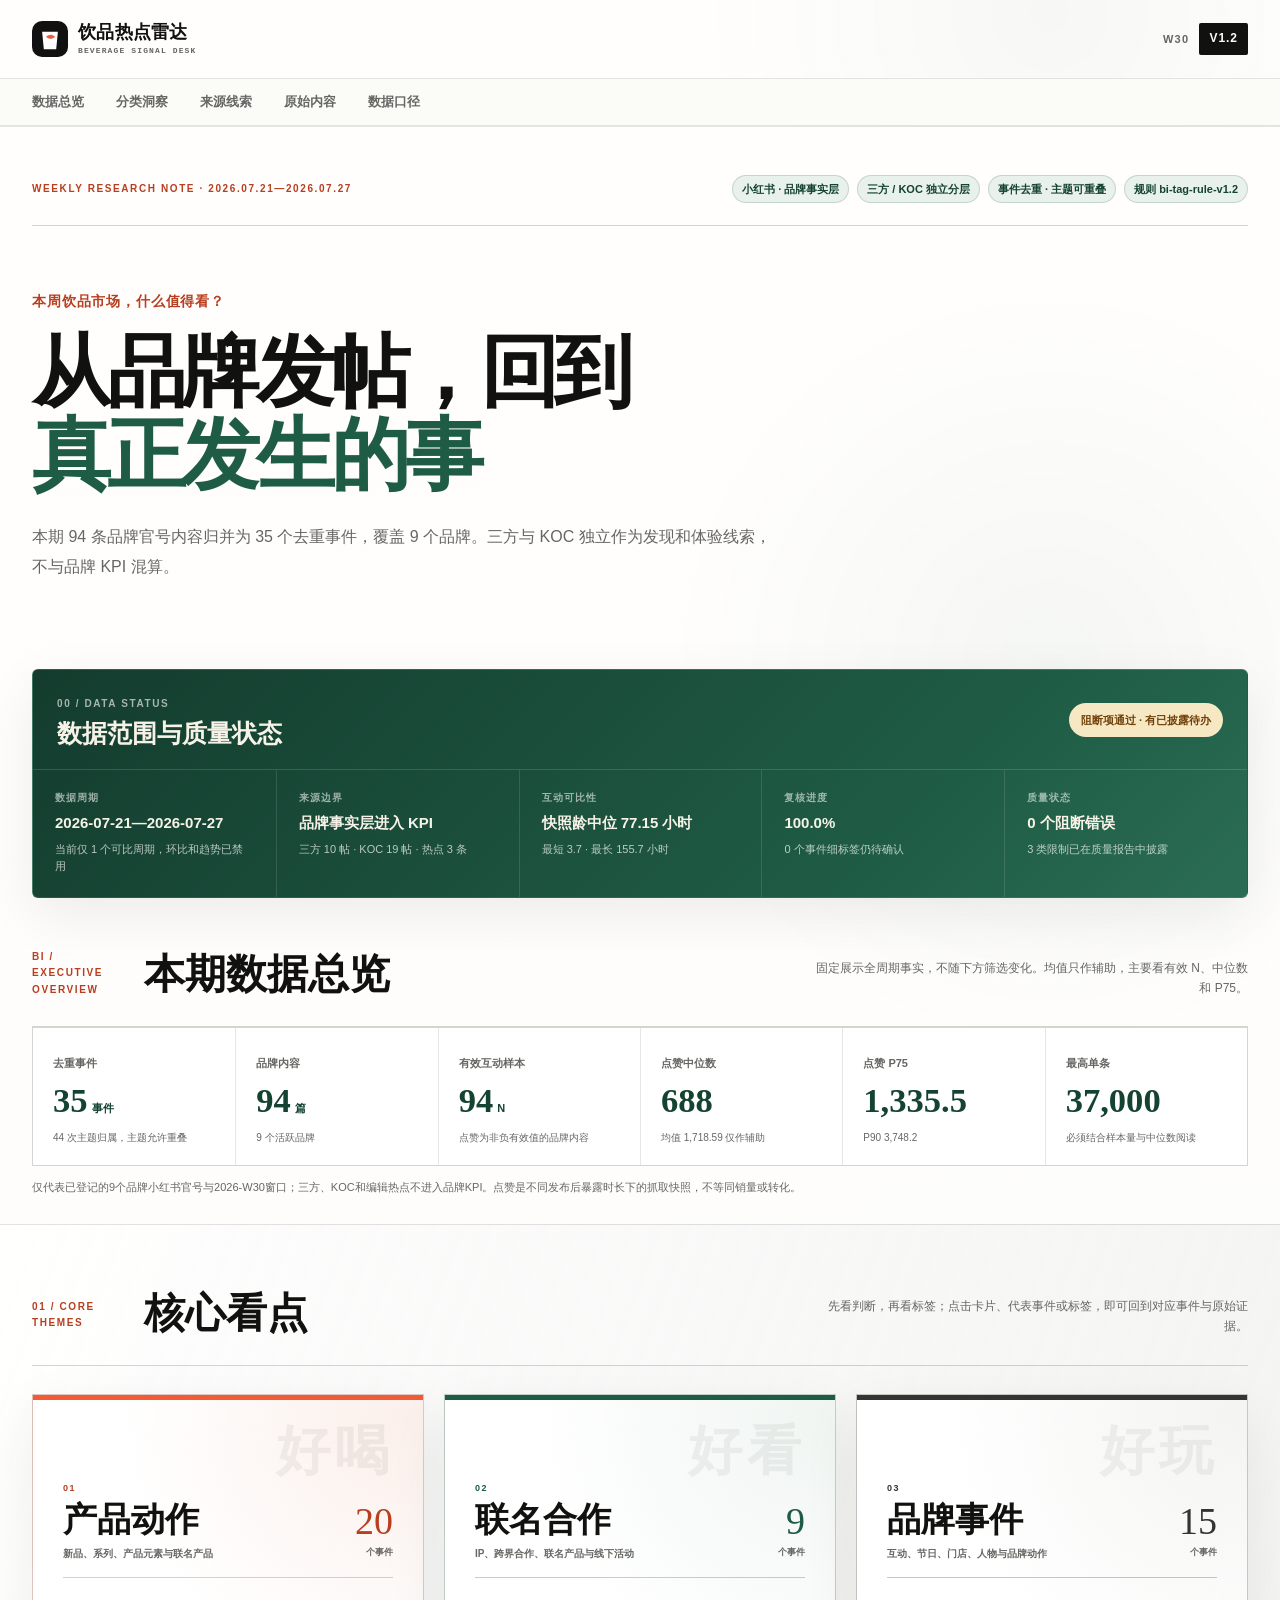
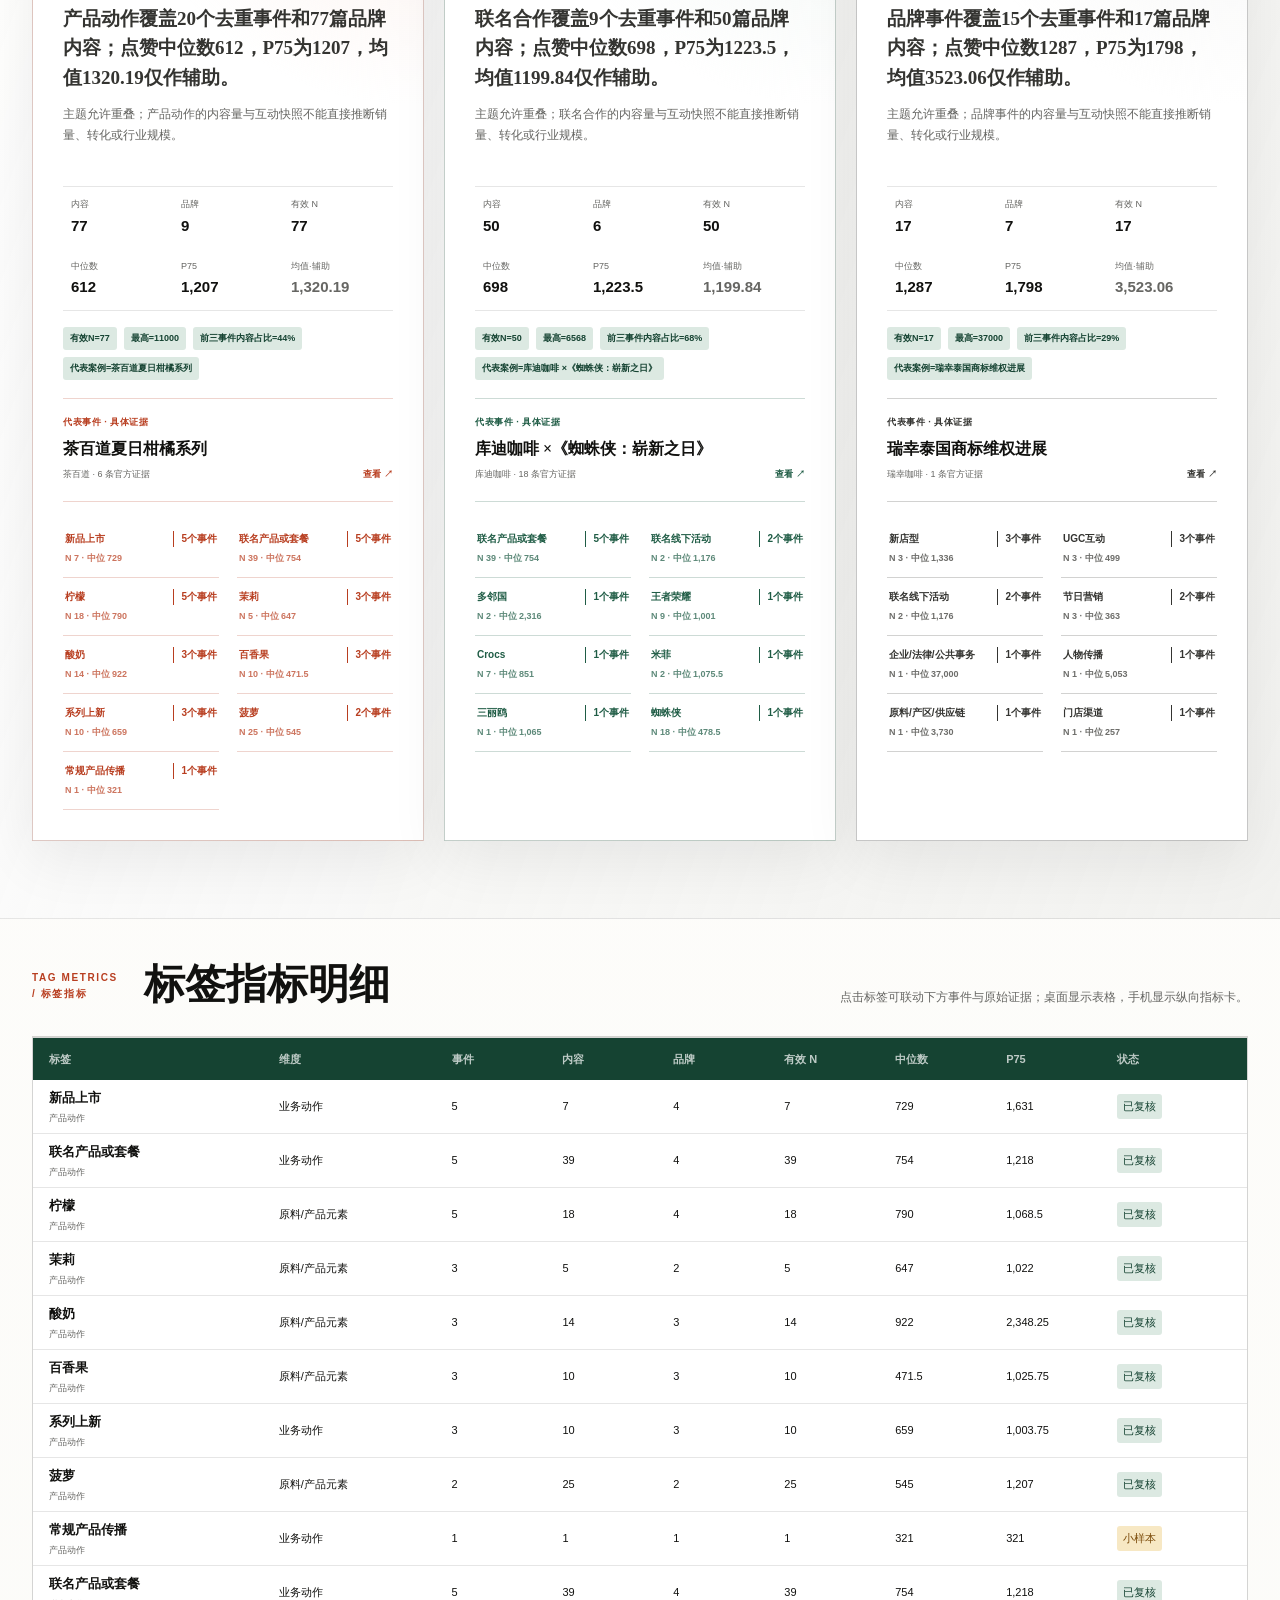
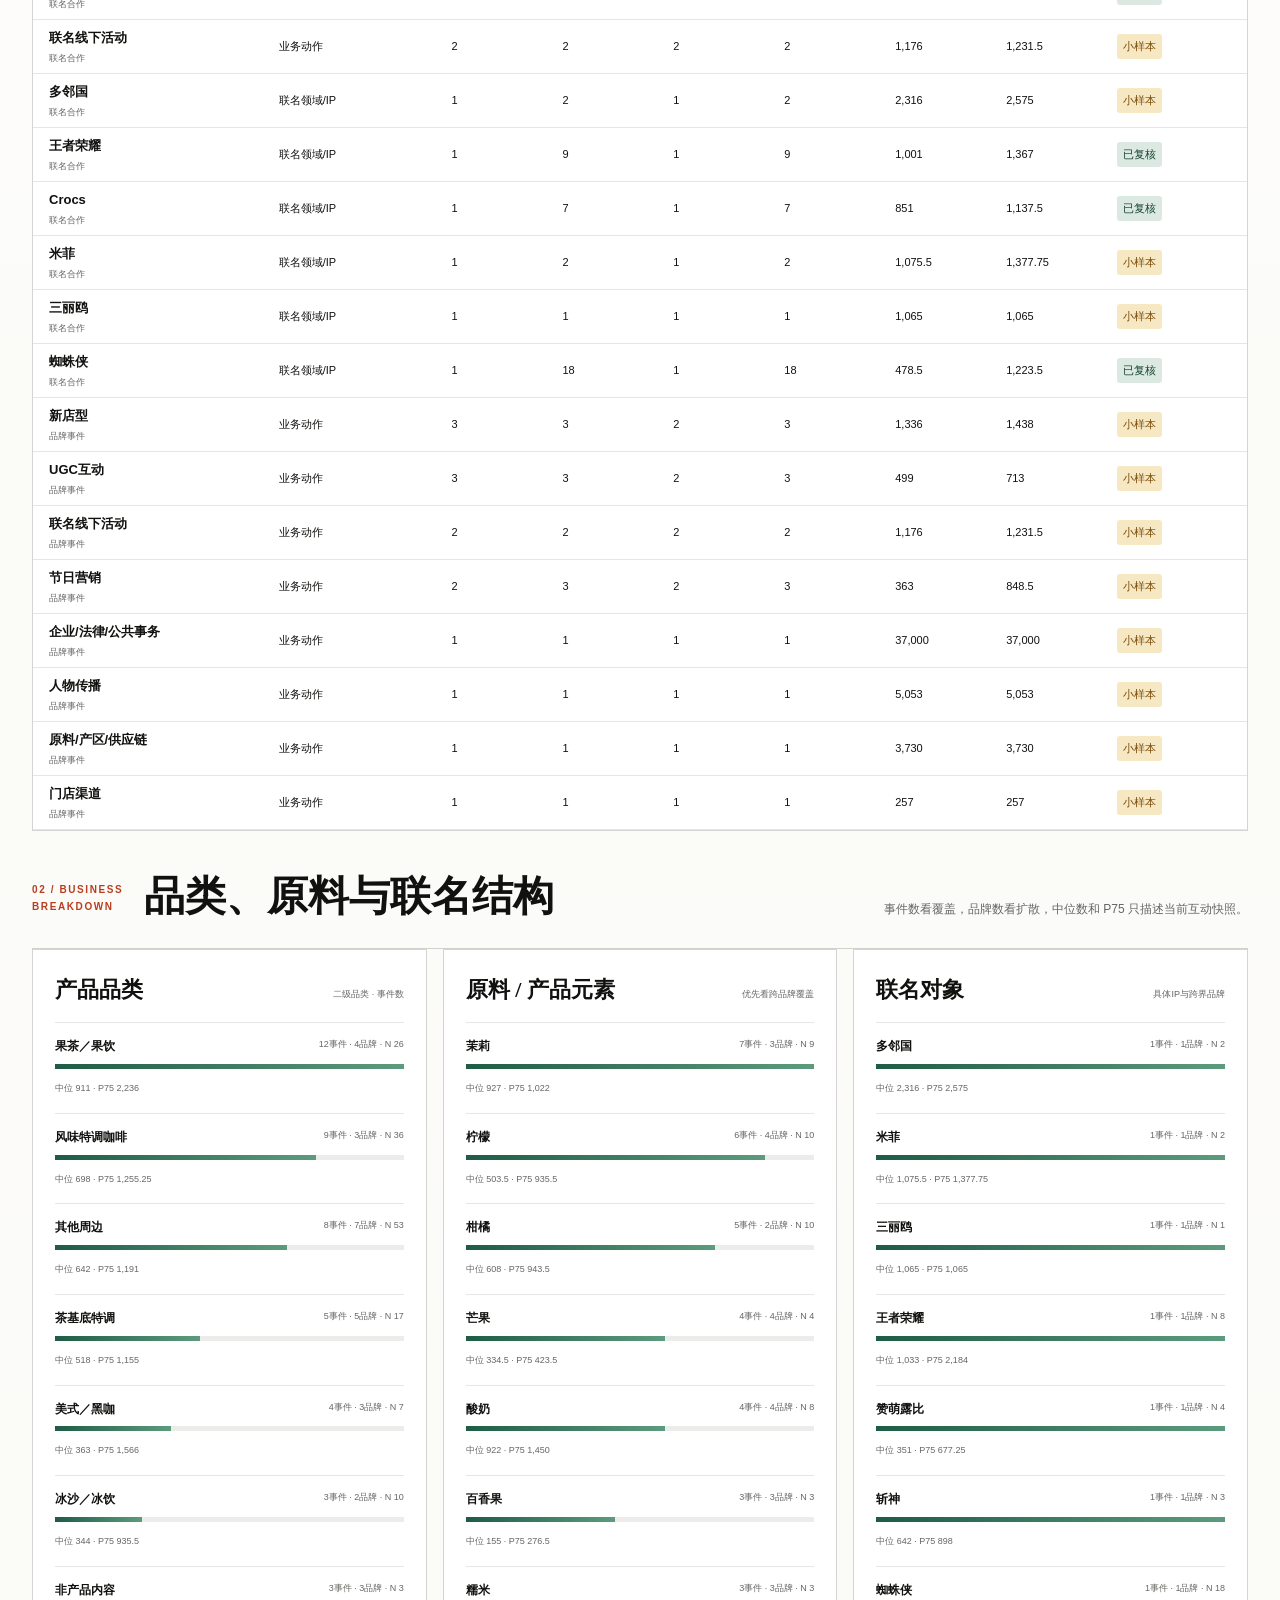
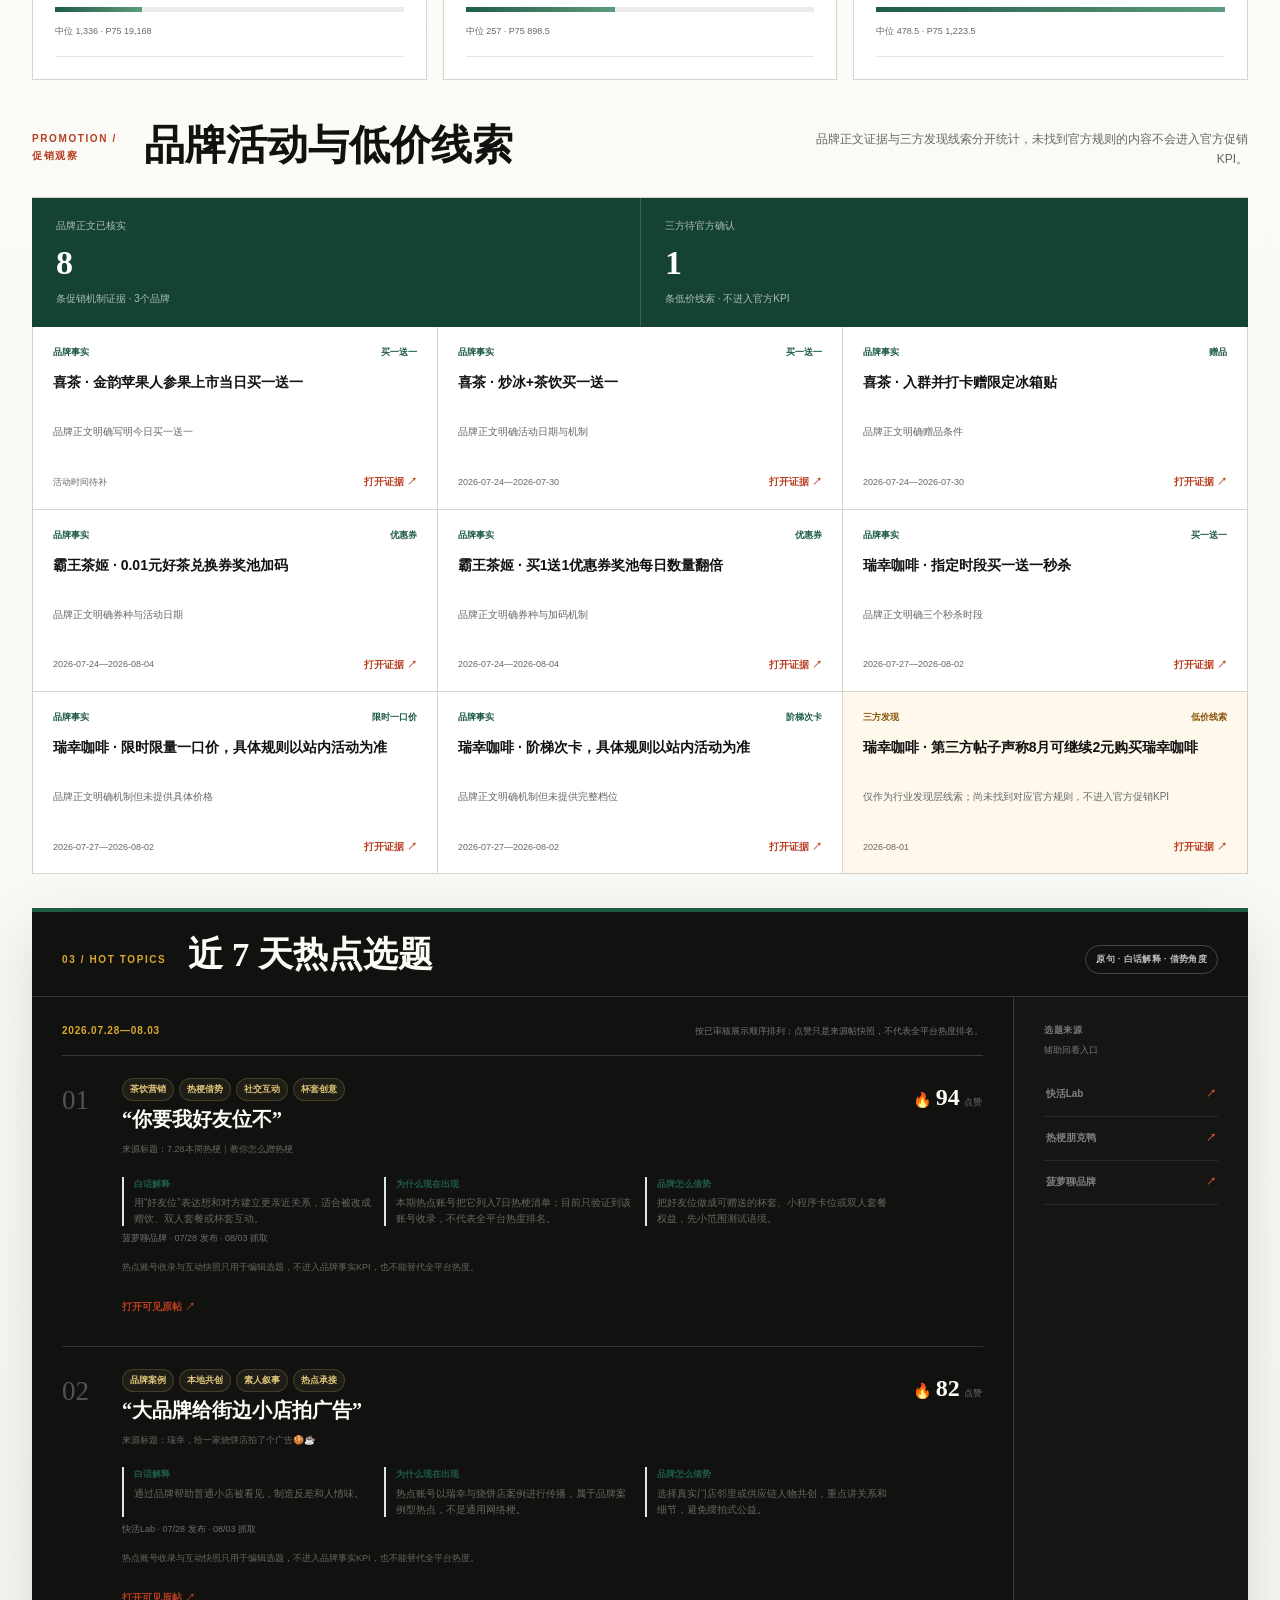
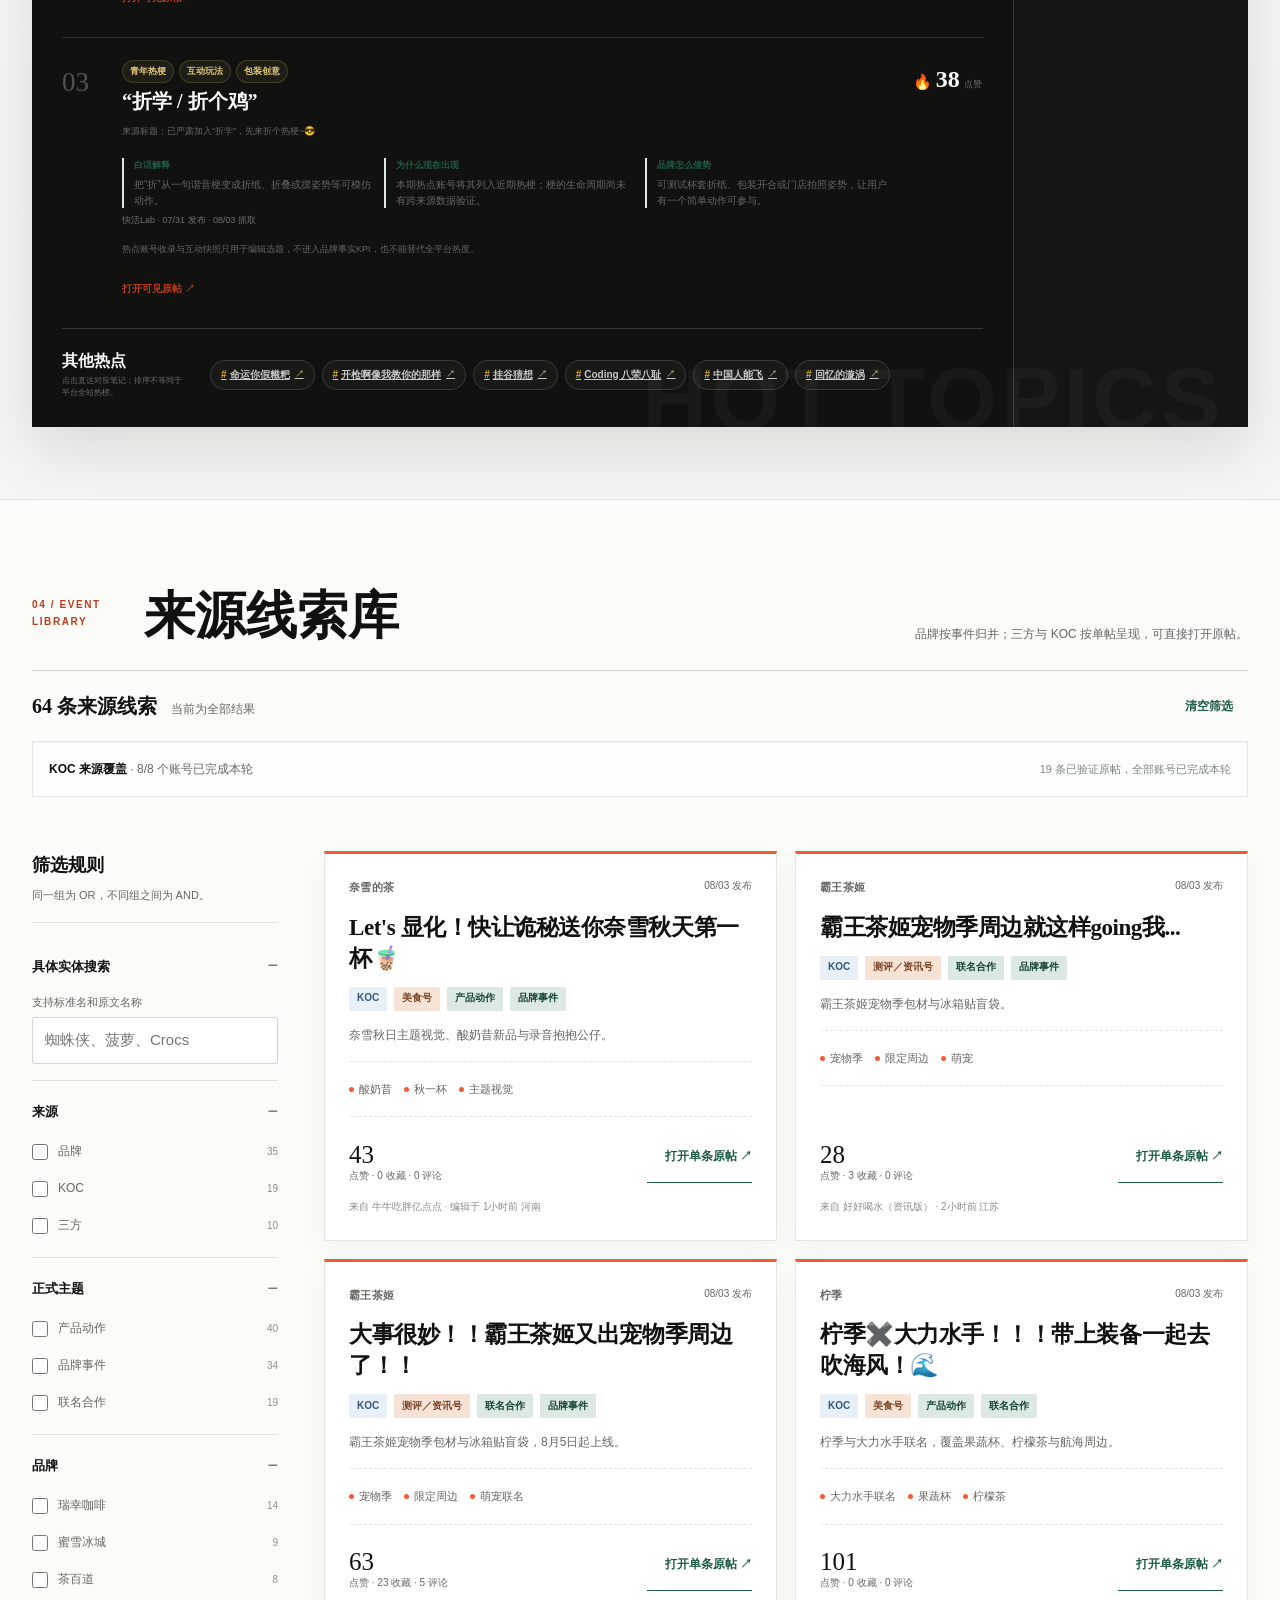
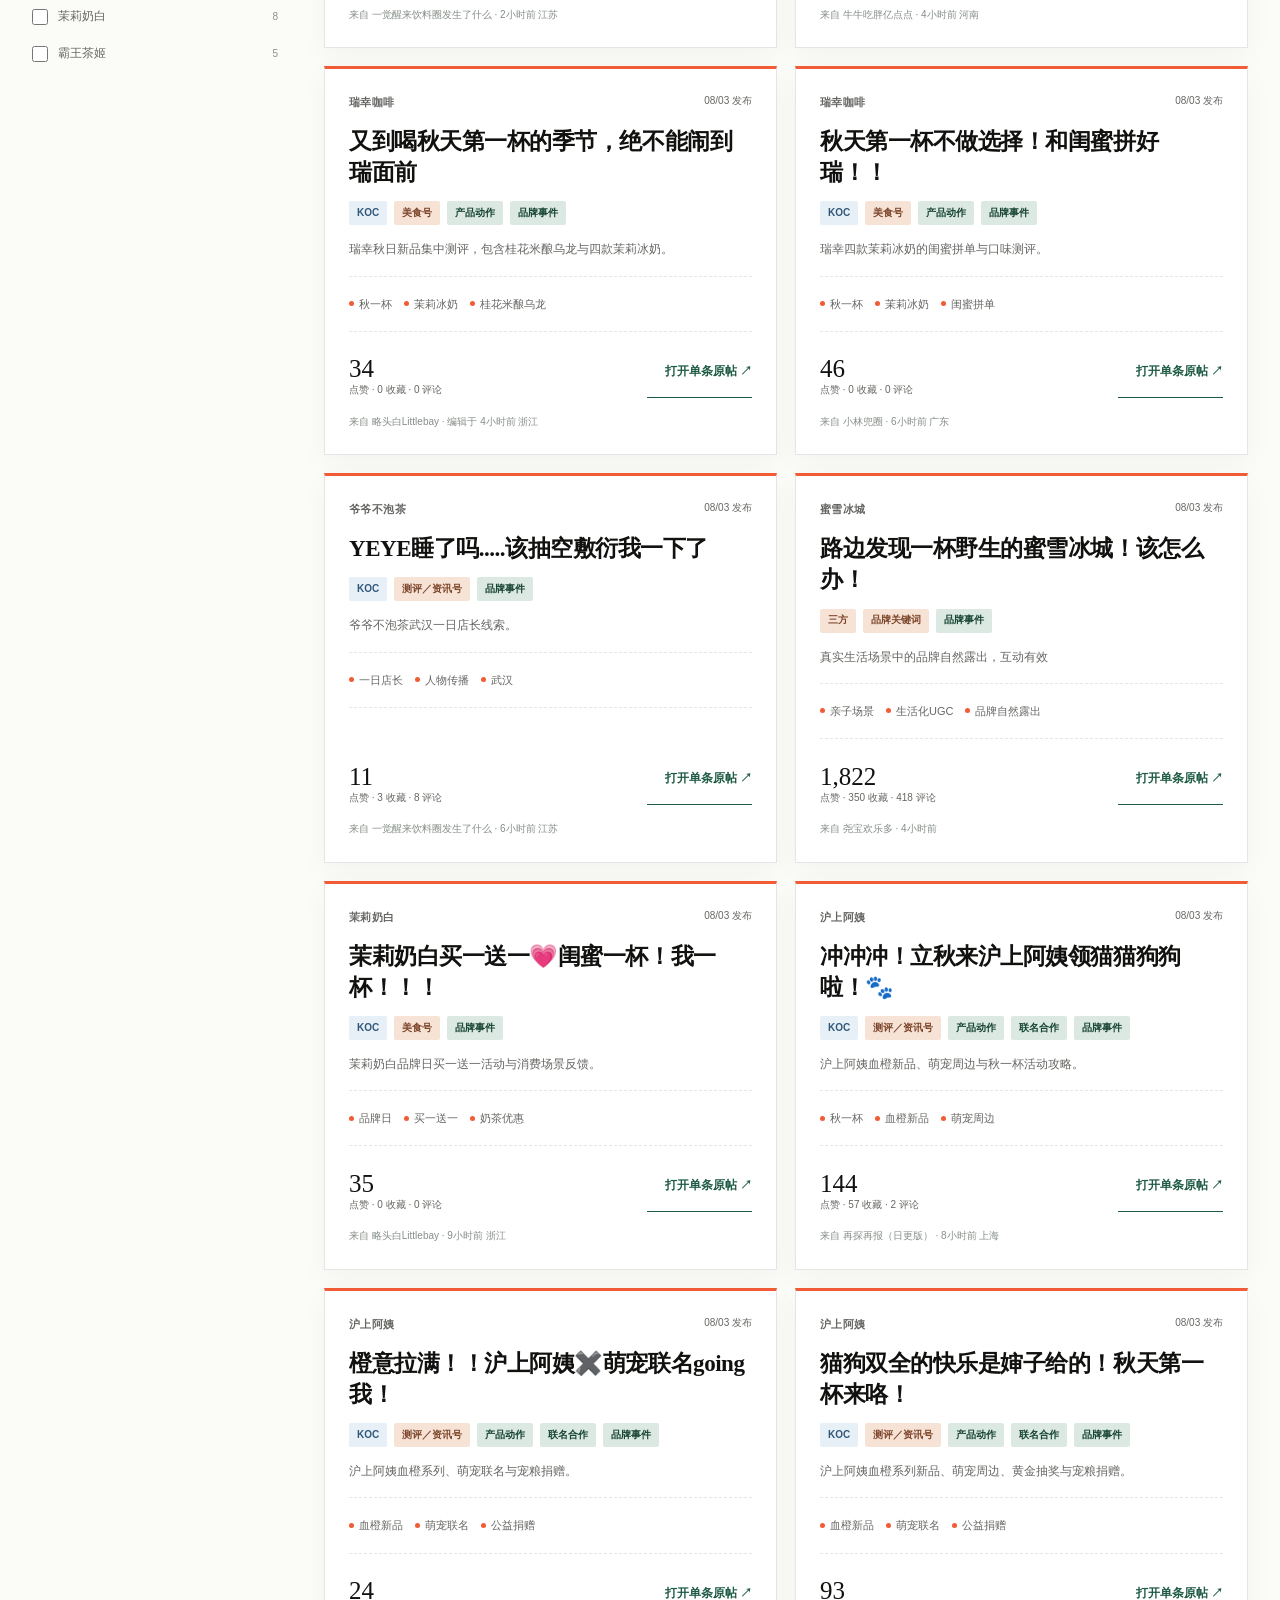
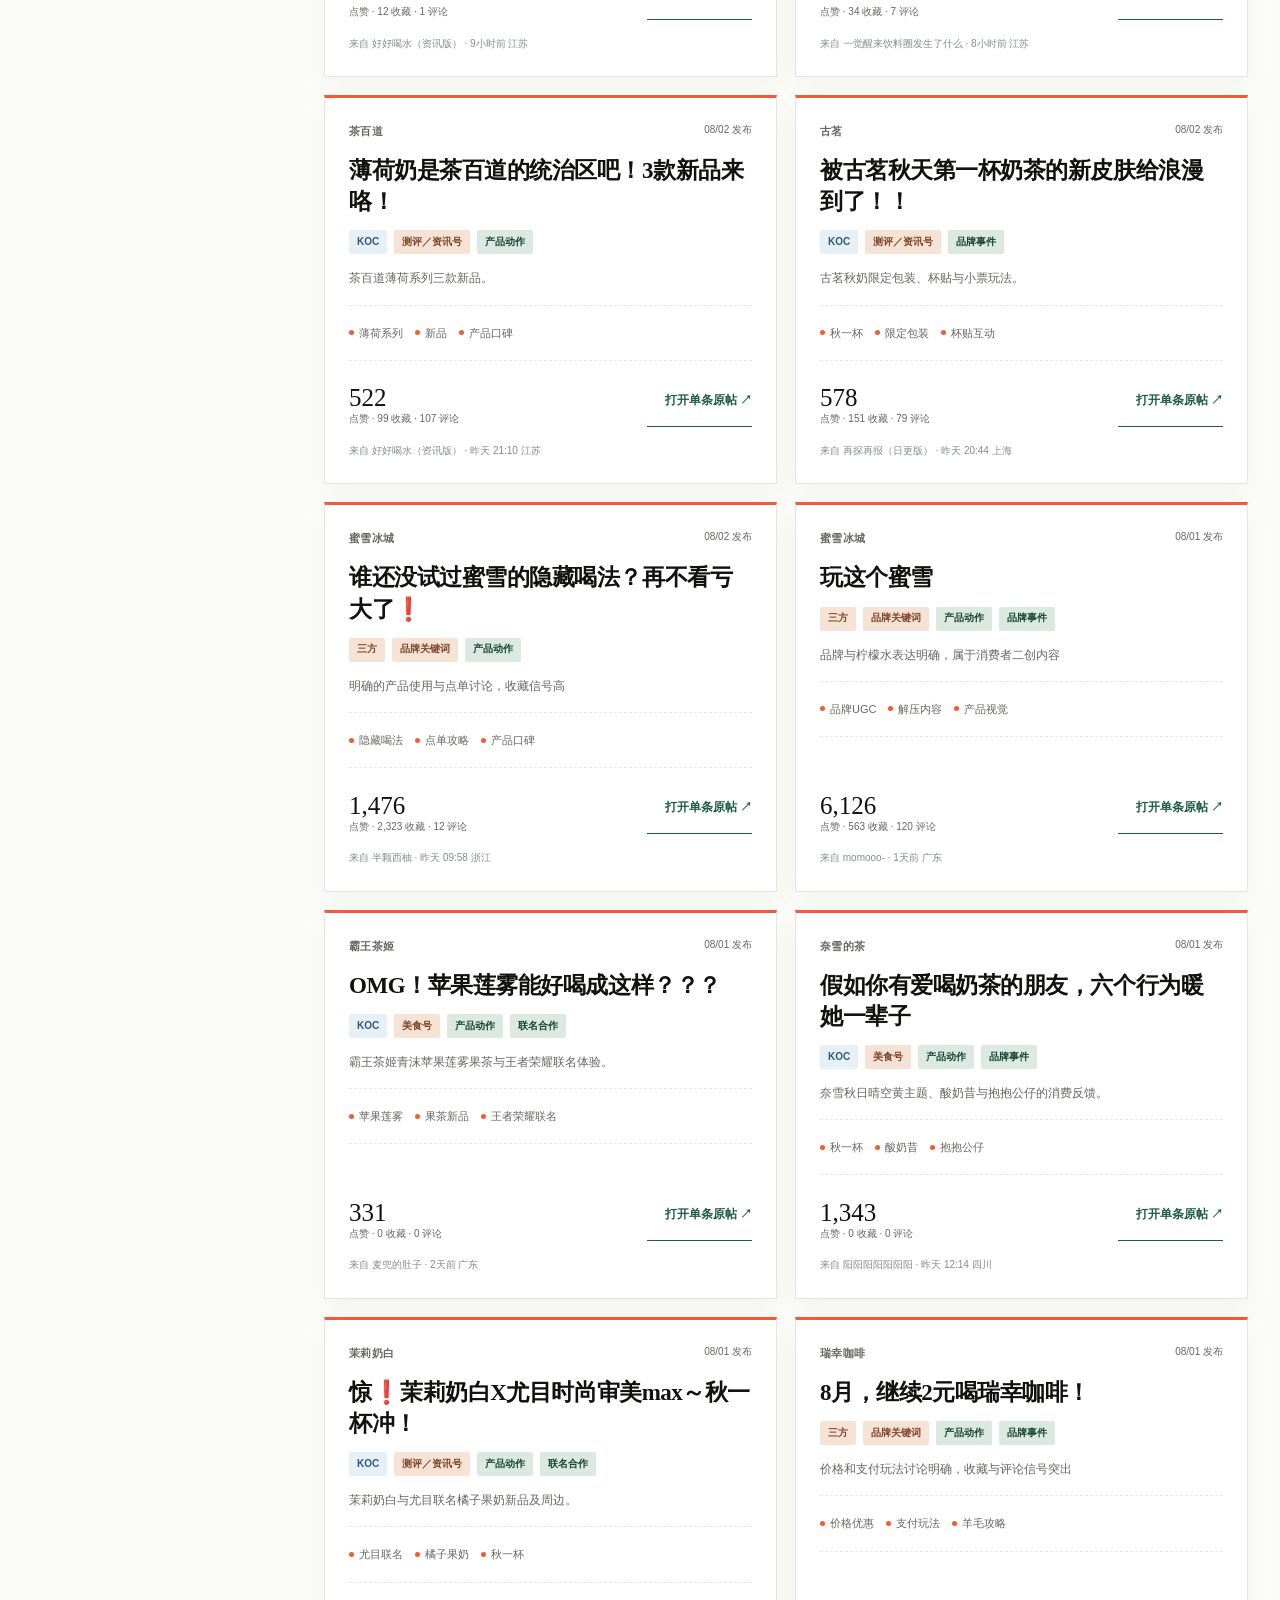
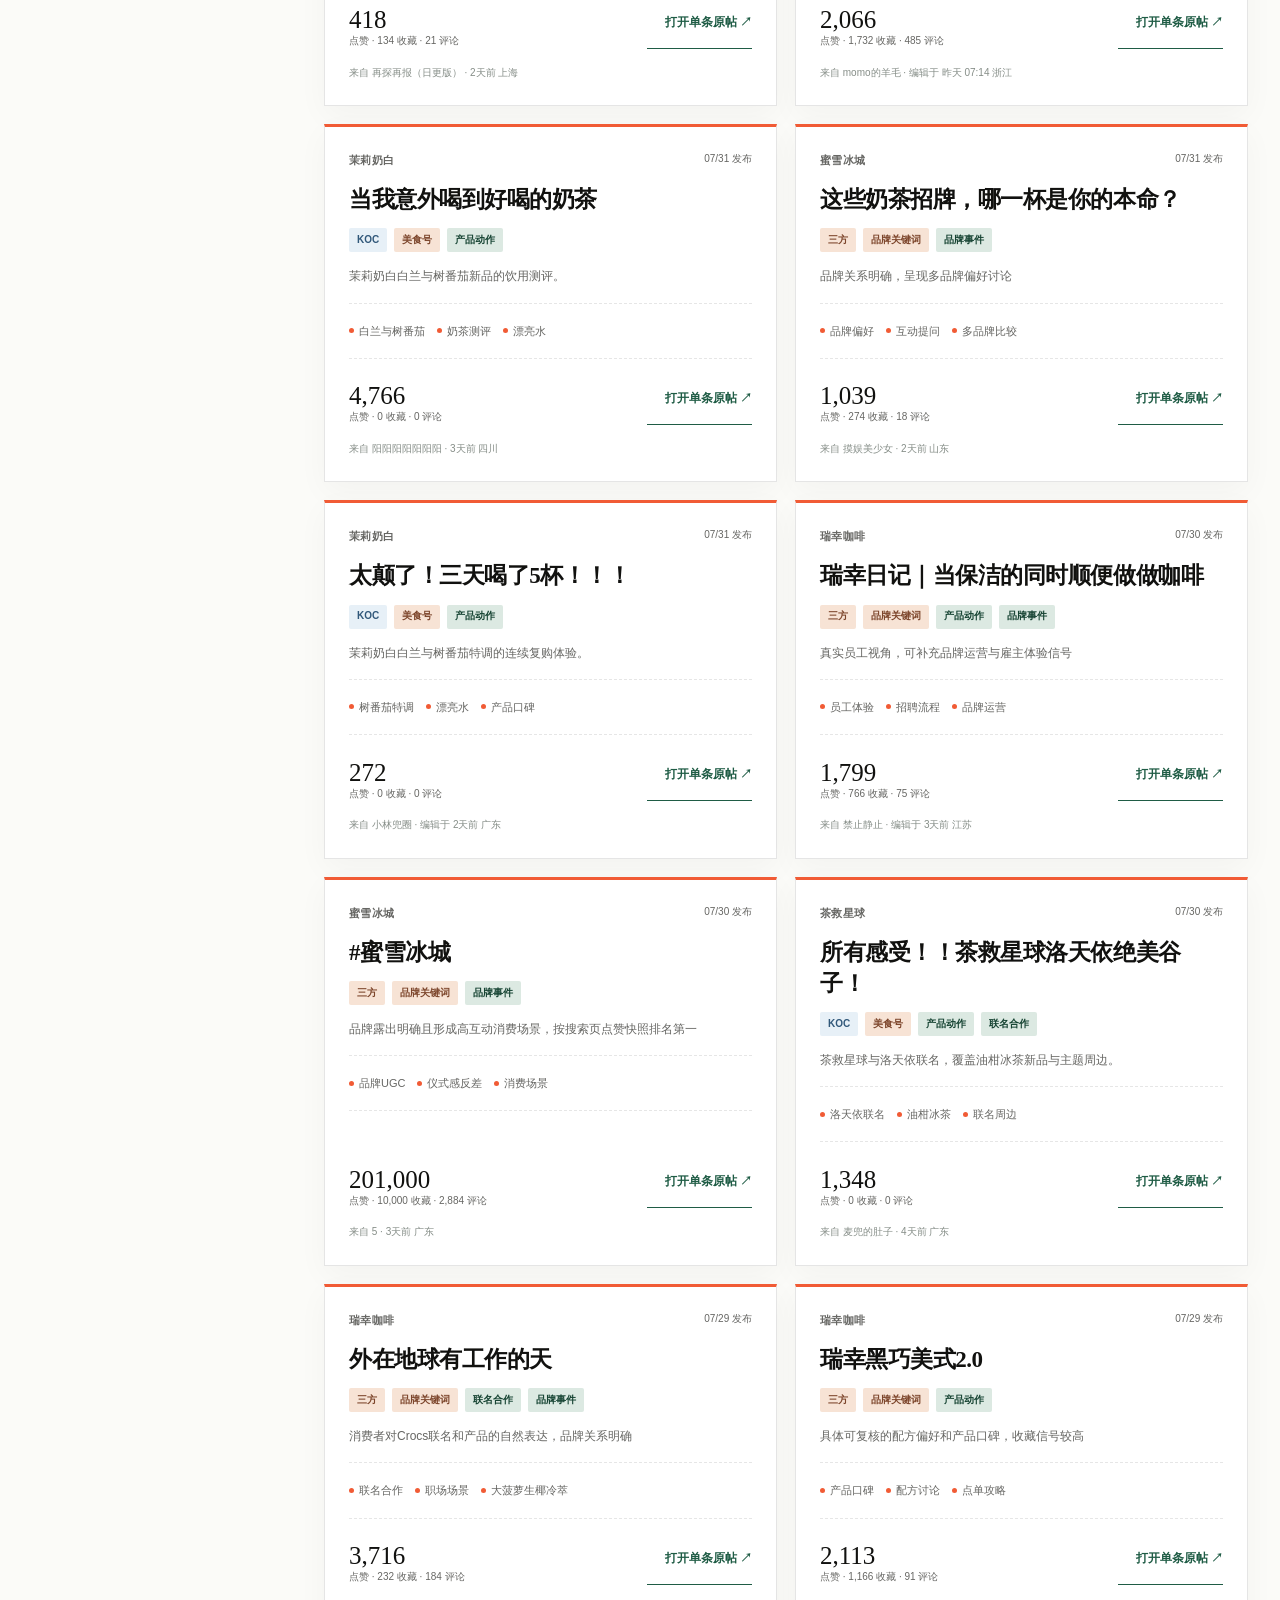
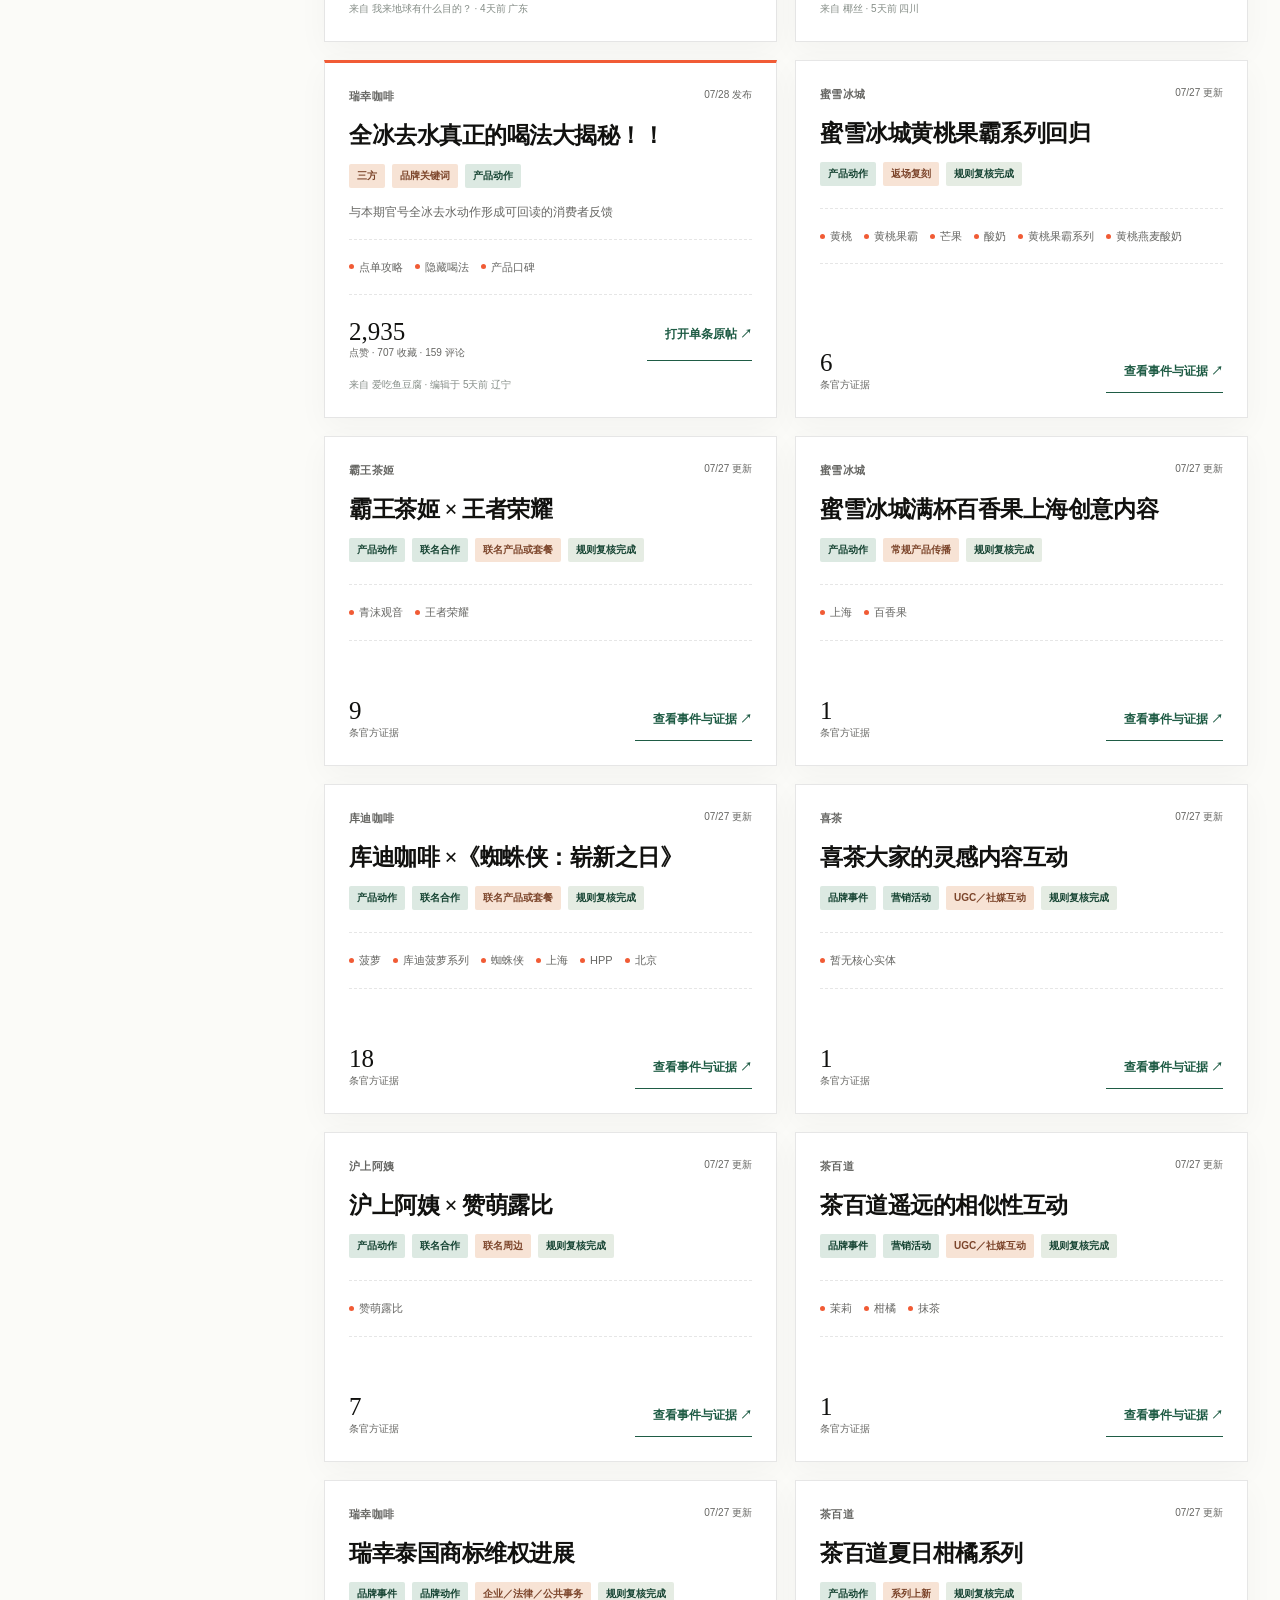
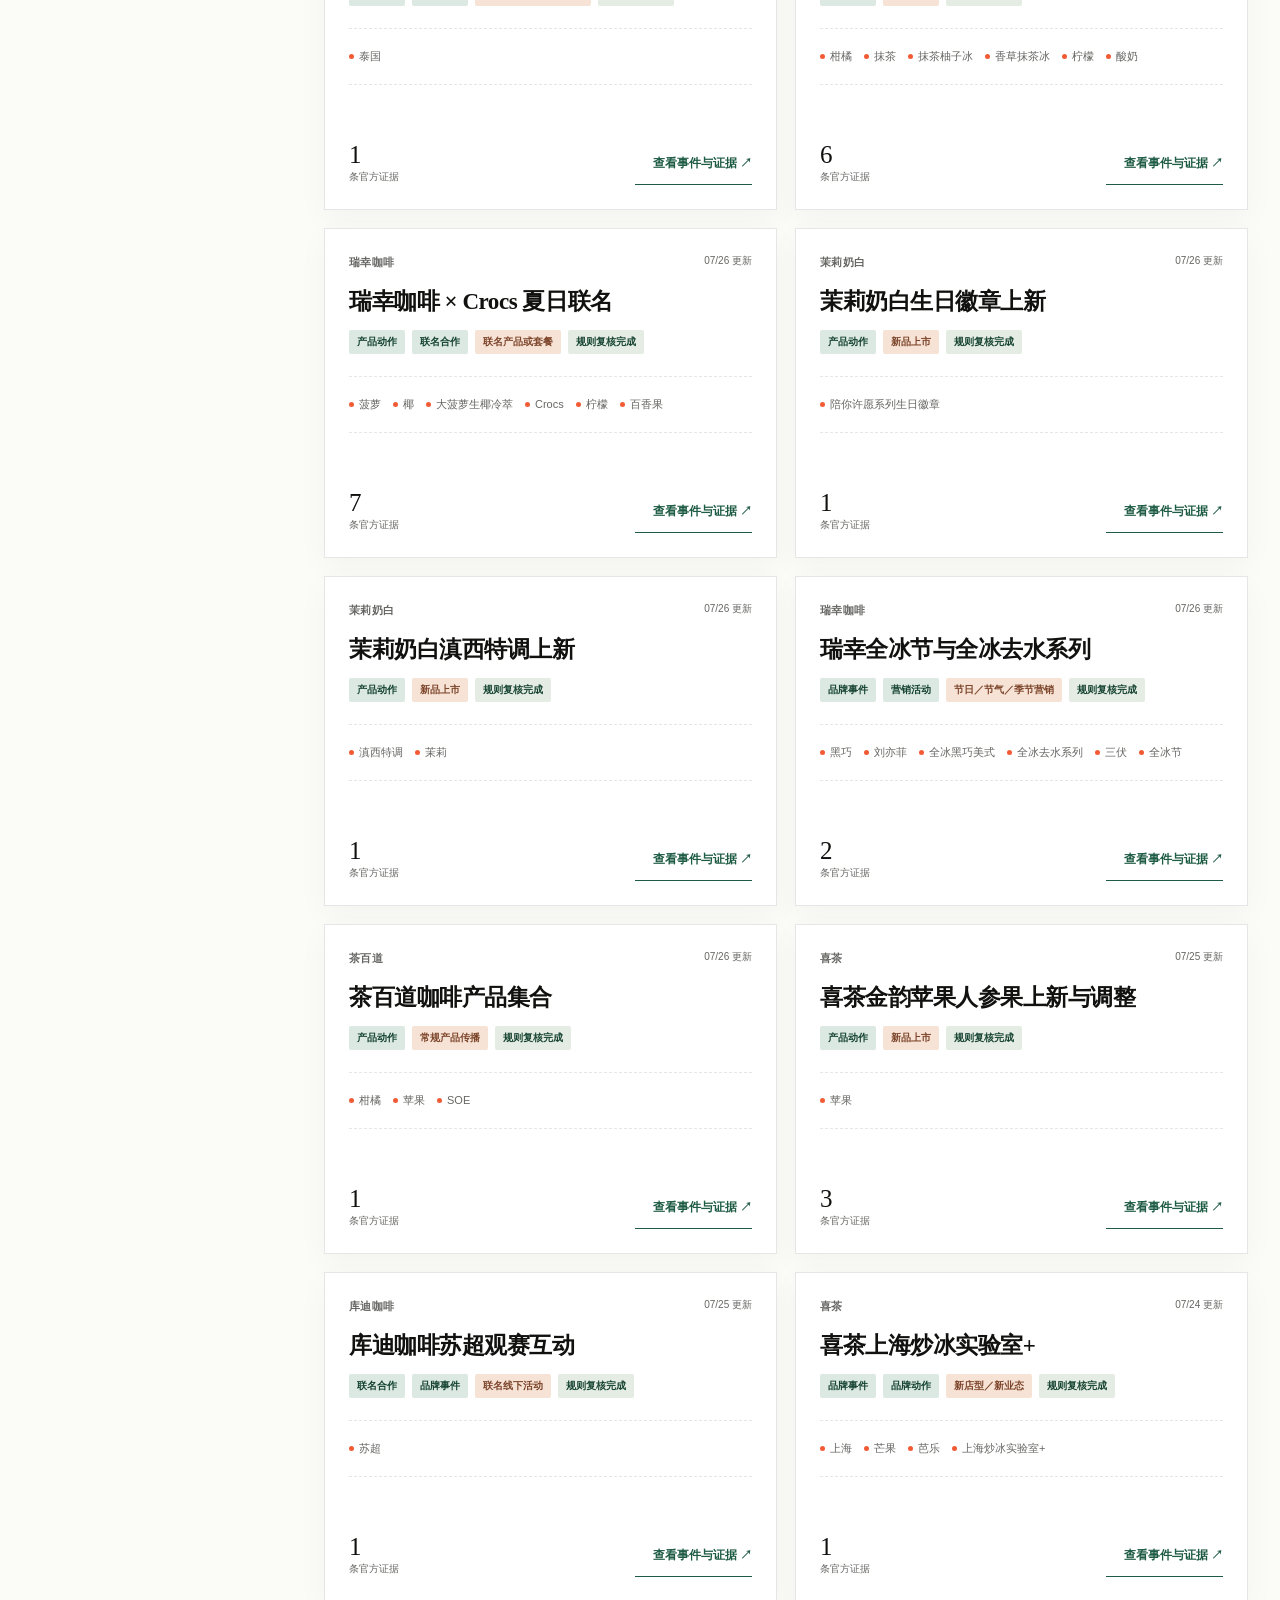
==== commit 81807ad7: "release: publish V1.2 BI radar" ====
--- a/index.html
+++ b/index.html
@@ -5,12 +5,12 @@
   <meta name="viewport" content="width=device-width, initial-scale=1">
   <meta name="color-scheme" content="light">
   <meta name="theme-color" content="#fffefc">
-  <meta name="description" content="饮品热点雷达 V1.1：浏览小红书品牌官号周度行业事件与原始证据，并查看已登记的行业资讯、美食垂类与热点选题来源。">
-  <title>饮品热点雷达 V1.1</title>
+  <meta name="description" content="饮品热点雷达 V1.2：基于可追溯数据表，查看品牌事件、互动分布、品类、原料、联名、促销与热点选题。">
+  <title>饮品热点雷达 V1.2 · BI 数据版</title>
   <link rel="icon" href="data:image/svg+xml,%3Csvg xmlns='http://www.w3.org/2000/svg' viewBox='0 0 64 64'%3E%3Crect width='64' height='64' rx='16' fill='%23111111'/%3E%3Cpath d='M18 19h28l-3 31H21z' fill='%23fff'/%3E%3Cpath d='M25 28c5-5 11-5 16 0-5 5-11 5-16 0Z' fill='%23f15b35'/%3E%3C/svg%3E">
-  <link rel="stylesheet" href="./radar-v1.css">
-  <script src="./radar-v1-data.js" defer></script>
-  <script src="./radar-v1.js" defer></script>
+  <link rel="stylesheet" href="./radar-v1-2.css">
+  <script src="./radar-v1-2-data.js" defer></script>
+  <script src="./radar-v1-2.js" defer></script>
 </head>
 <body>
   <a class="skip-link" href="#main">跳到主要内容</a>
@@ -30,14 +30,15 @@
         </span>
       </a>
       <div class="release-stamp" aria-label="当前版本">
-        <span>W30</span>
-        <strong>V1.1</strong>
+        <span id="release-period">—</span>
+        <strong id="release-version">V1.2</strong>
       </div>
     </div>
 
     <nav class="section-nav" aria-label="页面章节">
       <div class="page-shell nav-track">
-        <a href="#overview">本周概览</a>
+        <a href="#overview">数据总览</a>
+        <a href="#breakdowns">分类洞察</a>
         <a href="#events">来源线索</a>
         <a href="#evidence">原始内容</a>
         <a href="#methodology">数据口径</a>
@@ -49,12 +50,12 @@
     <section id="overview" class="hero section">
       <div class="page-shell">
         <div class="scope-line" aria-label="本期数据范围">
-          <span class="eyebrow">WEEKLY RESEARCH NOTE · 2026.07.21—07.27</span>
+          <span id="period-label" class="eyebrow">WEEKLY RESEARCH NOTE</span>
           <div class="scope-chips">
-            <span>小红书</span>
-            <span>品牌 · 三方 · KOC</span>
-            <span>最近 7 天</span>
-            <span>规则 V1.1</span>
+            <span>小红书 · 品牌事实层</span>
+            <span>三方 / KOC 独立分层</span>
+            <span>事件去重 · 主题可重叠</span>
+            <span id="rule-label">规则 —</span>
           </div>
         </div>
 
@@ -62,12 +63,32 @@
           <div class="hero-copy">
             <p class="kicker">本周饮品市场，什么值得看？</p>
             <h1>从品牌发帖，<span class="mobile-break" aria-hidden="true"></span>回到<br><em>真正发生的事</em></h1>
-            <p class="hero-lead">
-              本周 94 条官方内容被归并为 35 轮可回读的行业事件。内容是证据，事件是主对象，
-              蜘蛛侠、菠萝等具体对象作为动态实体持续追踪。
-            </p>
-          </div>
-        </div>
+            <p id="hero-lead" class="hero-lead">正在读取本期数据范围……</p>
+          </div>
+        </div>
+
+        <section class="data-status-panel" aria-labelledby="data-status-heading">
+          <div class="data-status-heading">
+            <div>
+              <span class="section-index">00 / DATA STATUS</span>
+              <h2 id="data-status-heading">数据范围与质量状态</h2>
+            </div>
+            <span id="quality-badge" class="quality-badge">读取中</span>
+          </div>
+          <div id="data-status-content" class="data-status-content" aria-live="polite"></div>
+        </section>
+
+        <section class="bi-overview-section" aria-labelledby="bi-overview-heading">
+          <div class="core-theme-heading">
+            <div>
+              <span class="section-index">BI / EXECUTIVE OVERVIEW</span>
+              <h2 id="bi-overview-heading">本期数据总览</h2>
+            </div>
+            <p>固定展示全周期事实，不随下方筛选变化。均值只作辅助，主要看有效 N、中位数和 P75。</p>
+          </div>
+          <div id="bi-overview-grid" class="bi-overview-grid"></div>
+          <p id="bi-overview-note" class="bi-overview-note"></p>
+        </section>
 
         <section id="core-themes" class="core-theme-section" aria-labelledby="core-theme-heading">
           <div class="core-theme-heading">
@@ -81,13 +102,46 @@
           <div id="theme-analysis-grid" class="theme-analysis-grid" aria-label="核心看点分析"></div>
         </section>
 
+        <section id="tag-metrics" class="tag-metric-section" aria-labelledby="tag-metric-heading">
+          <div class="core-theme-heading">
+            <div>
+              <span class="section-index">TAG METRICS / 标签指标</span>
+              <h2 id="tag-metric-heading">标签指标明细</h2>
+            </div>
+            <p>点击标签可联动下方事件与原始证据；桌面显示表格，手机显示纵向指标卡。</p>
+          </div>
+          <div id="tag-metric-table" class="tag-metric-table"></div>
+        </section>
+
+        <section id="breakdowns" class="breakdown-section" aria-labelledby="breakdown-heading">
+          <div class="core-theme-heading">
+            <div>
+              <span class="section-index">02 / BUSINESS BREAKDOWN</span>
+              <h2 id="breakdown-heading">品类、原料与联名结构</h2>
+            </div>
+            <p>事件数看覆盖，品牌数看扩散，中位数和 P75 只描述当前互动快照。</p>
+          </div>
+          <div id="breakdown-grid" class="breakdown-grid"></div>
+        </section>
+
+        <section id="promotion-watch" class="promotion-watch" aria-labelledby="promotion-heading">
+          <div class="core-theme-heading">
+            <div>
+              <span class="section-index">PROMOTION / 促销观察</span>
+              <h2 id="promotion-heading">品牌活动与低价线索</h2>
+            </div>
+            <p>品牌正文证据与三方发现线索分开统计，未找到官方规则的内容不会进入官方促销 KPI。</p>
+          </div>
+          <div id="promotion-content"></div>
+        </section>
+
         <section id="editorial-watch" class="editorial-watch" aria-labelledby="editorial-watch-heading">
           <div class="editorial-watch-heading">
             <div>
-              <span class="section-index">HOT TOPICS / 选题参考</span>
+              <span class="section-index">03 / HOT TOPICS</span>
               <h2 id="editorial-watch-heading">近 7 天热点选题</h2>
             </div>
-            <span class="editorial-scope-badge">按抓取时点赞排序</span>
+            <span class="editorial-scope-badge">原句 · 白话解释 · 借势角度</span>
           </div>
           <div id="editorial-watch-content" aria-live="polite"></div>
         </section>
@@ -98,7 +152,7 @@
       <div class="page-shell">
         <div class="section-title">
           <div>
-            <span class="section-index">02 / EVENT LIBRARY</span>
+            <span class="section-index">04 / EVENT LIBRARY</span>
             <h2>来源线索库</h2>
           </div>
           <p>品牌按事件归并；三方与 KOC 按单帖呈现，可直接打开原帖。</p>
@@ -106,7 +160,7 @@
 
         <div class="event-toolbar">
           <div class="toolbar-summary">
-            <strong id="event-result-count">64 条来源线索</strong>
+            <strong id="event-result-count">— 条来源线索</strong>
             <span id="filter-summary">当前为全部结果</span>
           </div>
           <button id="mobile-filter-open" class="mobile-filter-button" type="button">
@@ -145,7 +199,7 @@
       <div class="page-shell">
         <div class="section-title">
           <div>
-            <span class="section-index">03 / SOURCE EVIDENCE</span>
+            <span class="section-index">05 / SOURCE EVIDENCE</span>
             <h2>原始内容证据</h2>
           </div>
           <p>保留原文、发布时间与互动快照，不展示缺失的分享数。</p>
@@ -177,7 +231,7 @@
       <div class="page-shell">
         <div class="section-title light">
           <div>
-            <span class="section-index">04 / READING RULES</span>
+            <span class="section-index">06 / READING RULES</span>
             <h2>这份雷达应该怎么读</h2>
           </div>
           <p>边界比结论更重要。</p>
@@ -187,7 +241,7 @@
           <article>
             <span>01</span>
             <h3>当前只代表监测样本</h3>
-            <p>本期 KPI 仍只覆盖 9 个品牌官号、94 条内容与 35 个事件。三方 10 条、KOC 19 条只进入来源线索筛选，不改变本期统计。</p>
+            <p id="method-scope">品牌事实、三方发现、KOC体验和编辑热点分层使用，只有品牌事实层进入正式事件 KPI。</p>
           </article>
           <article>
             <span>02</span>
@@ -196,28 +250,28 @@
           </article>
           <article>
             <span>03</span>
-            <h3>互动量不等于销量</h3>
-            <p>点赞、收藏和评论只反映公开内容互动。它们不能替代销售、到店、转化或完整消费者调研。</p>
+            <h3>中位数优先于均值</h3>
+            <p id="method-engagement">点赞、收藏和评论只是不同暴露时长下的公开快照。缺少曝光与粉丝量时，不计算互动率。</p>
           </article>
           <article>
             <span>04</span>
-            <h3>具体实体不等于固定分类</h3>
-            <p>蜘蛛侠是合作对象，菠萝是产品元素；它们进入动态实体词典，方便以后跨周、跨品牌观察。</p>
+            <h3>待复核不会被隐藏</h3>
+            <p id="method-review">事件标签、迁移字段和实体关系的待复核项进入独立队列，并在质量状态中显示。</p>
           </article>
           <article>
             <span>05</span>
-            <h3>趋势必须跨事件判断</h3>
-            <p>单品牌高强度传播仍是单品牌案例。跨品牌、跨来源并持续出现，才有资格进入趋势候选。</p>
+            <h3>趋势必须跨周期判断</h3>
+            <p>至少 2 个同口径周期后才展示环比，至少 4 个周期后才允许输出趋势；当前只展示本周结构。</p>
           </article>
           <article>
             <span>06</span>
-            <h3>KOC 覆盖会显示完成度</h3>
-            <p>8 个指定账号均已完成本轮；3 个资讯/测评号保留 9 条、5 个美食号保留 10 条，共 19 条可回读单帖。</p>
+            <h3>表格、Excel、网页同源</h3>
+            <p>CSV 是事实来源，Excel 用于管理复核，网页只读取预计算后的 BI 数据，不再临时计算正式指标。</p>
           </article>
         </div>
 
         <div class="method-footer">
-          <p>数据版本 <strong>V1.1</strong> · 标签规则 <strong>tag-filter-v1.1-r3</strong></p>
+          <p>数据版本 <strong>V1.2</strong> · 标签规则 <strong id="method-rule">—</strong></p>
           <p>更新于 <time id="generated-time">—</time></p>
         </div>
       </div>
@@ -226,8 +280,8 @@
 
   <footer class="site-footer">
     <div class="page-shell">
-      <span>饮品热点雷达 · 公开研究原型</span>
-      <span>小红书 × 品牌 / 三方 / KOC</span>
+      <span>饮品热点雷达 · 可追溯 BI 数据版</span>
+      <span>品牌事实 / 三方发现 / KOC体验 / 编辑热点</span>
     </div>
   </footer>
 
--- a/radar-v1-2.css
+++ b/radar-v1-2.css
@@ -0,0 +1,3370 @@
+:root {
+  --paper: #f5f5f3;
+  --paper-soft: #fbfbf8;
+  --paper-deep: #ececea;
+  --surface: #ffffff;
+  --ink: #11110f;
+  --ink-soft: #666663;
+  --line: rgba(17, 17, 15, 0.1);
+  --line-strong: rgba(17, 17, 15, 0.18);
+  --leaf: #1f5c45;
+  --leaf-dark: #154332;
+  --leaf-pale: #dce9e2;
+  --orange: #f15b35;
+  --orange-ink: #b83e20;
+  --orange-pale: #f6ddd4;
+  --yellow: #d8a92d;
+  --blue: #4d696c;
+  --danger: #9f351f;
+  --focus: #b83e20;
+  --shadow: 0 18px 55px rgba(0, 0, 0, 0.07);
+  --serif: "Songti SC", "STSong", "Noto Serif SC", "Source Han Serif SC", serif;
+  --sans: "Avenir Next", -apple-system, BlinkMacSystemFont, "Segoe UI", "PingFang SC", "Hiragino Sans GB", "Microsoft YaHei", sans-serif;
+  --mono: "SFMono-Regular", "Menlo", "Monaco", monospace;
+  --max-width: 1380px;
+}
+
+* {
+  box-sizing: border-box;
+}
+
+html {
+  scroll-behavior: smooth;
+  scroll-padding-top: 92px;
+}
+
+body {
+  margin: 0;
+  color: var(--ink);
+  background:
+    radial-gradient(circle at 84% 6%, rgba(31, 92, 69, 0.045), transparent 27rem),
+    radial-gradient(circle at 4% 34%, rgba(241, 91, 53, 0.025), transparent 30rem),
+    var(--paper);
+  font-family: var(--sans);
+  font-size: 15px;
+  line-height: 1.65;
+  overflow-wrap: anywhere;
+}
+
+body.dialog-open {
+  overflow: hidden;
+}
+
+button,
+input,
+select {
+  font: inherit;
+}
+
+button,
+a,
+input,
+select,
+summary {
+  -webkit-tap-highlight-color: transparent;
+}
+
+a {
+  color: inherit;
+}
+
+button {
+  color: inherit;
+}
+
+:focus-visible {
+  outline: 3px solid var(--focus);
+  outline-offset: 3px;
+}
+
+.skip-link {
+  position: fixed;
+  z-index: 100;
+  top: 10px;
+  left: 10px;
+  padding: 10px 14px;
+  color: white;
+  background: var(--ink);
+  border-radius: 4px;
+  transform: translateY(-150%);
+}
+
+.skip-link:focus {
+  transform: translateY(0);
+}
+
+.page-shell {
+  width: min(calc(100% - 64px), var(--max-width));
+  margin-inline: auto;
+}
+
+.section {
+  padding: 88px 0;
+}
+
+.site-header {
+  position: relative;
+  z-index: 20;
+  background:
+    radial-gradient(circle at 82% 10%, rgba(31, 92, 69, 0.035), transparent 22rem),
+    rgba(255, 254, 252, 0.97);
+  border-bottom: 1px solid var(--line);
+}
+
+.header-bar {
+  min-height: 78px;
+  display: flex;
+  align-items: center;
+  justify-content: space-between;
+  gap: 24px;
+}
+
+.brand-mark {
+  display: inline-flex;
+  align-items: center;
+  gap: 10px;
+  color: inherit;
+  text-decoration: none;
+}
+
+.brand-mark strong,
+.brand-mark small {
+  display: block;
+}
+
+.brand-mark strong {
+  font-family: var(--sans);
+  font-size: 18px;
+  font-weight: 760;
+  line-height: 1.1;
+  letter-spacing: 0.015em;
+}
+
+.brand-mark small {
+  margin-top: 4px;
+  color: var(--ink-soft);
+  font-family: var(--mono);
+  font-size: 8px;
+  font-weight: 650;
+  line-height: 1;
+  letter-spacing: 0.14em;
+}
+
+.radar-glyph {
+  width: 36px;
+  height: 36px;
+  display: grid;
+  flex: 0 0 auto;
+  place-items: center;
+  overflow: hidden;
+  background: #111111;
+  border: 0;
+  border-radius: 10px;
+}
+
+.radar-glyph svg {
+  display: block;
+  width: 100%;
+  height: 100%;
+}
+
+.release-stamp {
+  display: flex;
+  align-items: center;
+  gap: 10px;
+  font-variant-numeric: tabular-nums;
+}
+
+.release-stamp span {
+  color: var(--ink-soft);
+  font-size: 11px;
+  font-weight: 700;
+  letter-spacing: 0.12em;
+}
+
+.release-stamp strong {
+  padding: 6px 10px;
+  color: var(--paper-soft);
+  background: var(--ink);
+  border-radius: 2px;
+  font-size: 12px;
+  letter-spacing: 0.08em;
+}
+
+.section-nav {
+  position: sticky;
+  top: 0;
+  z-index: 30;
+  background: rgba(251, 251, 248, 0.95);
+  border-top: 1px solid var(--line);
+  border-bottom: 1px solid var(--line);
+  backdrop-filter: blur(14px);
+}
+
+.nav-track {
+  display: flex;
+  align-items: center;
+  gap: 32px;
+  min-height: 46px;
+  overflow-x: auto;
+  scrollbar-width: none;
+}
+
+.nav-track::-webkit-scrollbar {
+  display: none;
+}
+
+.nav-track a {
+  flex: 0 0 auto;
+  color: var(--ink-soft);
+  font-size: 13px;
+  font-weight: 650;
+  text-decoration: none;
+}
+
+.nav-track a:hover,
+.nav-track a:focus-visible {
+  color: var(--orange-ink);
+}
+
+.hero {
+  padding-top: 48px;
+  padding-bottom: 0;
+  overflow: hidden;
+  background:
+    radial-gradient(circle at 82% 8%, rgba(31, 92, 69, 0.045), transparent 24rem),
+    linear-gradient(180deg, #fffefc 0%, rgba(251, 251, 248, 0.88) 72%, transparent 100%);
+}
+
+.scope-line {
+  display: flex;
+  align-items: center;
+  justify-content: space-between;
+  gap: 24px;
+  padding-bottom: 22px;
+  border-bottom: 1px solid var(--line-strong);
+}
+
+.eyebrow,
+.section-index {
+  color: var(--orange-ink);
+  font-size: 10px;
+  font-weight: 800;
+  letter-spacing: 0.16em;
+  text-transform: uppercase;
+}
+
+.scope-chips {
+  display: flex;
+  flex-wrap: wrap;
+  justify-content: flex-end;
+  gap: 8px;
+}
+
+.scope-chips span {
+  padding: 4px 9px;
+  color: var(--leaf-dark);
+  background: rgba(220, 233, 226, 0.64);
+  border: 1px solid rgba(31, 92, 69, 0.18);
+  border-radius: 999px;
+  font-size: 11px;
+  font-weight: 650;
+}
+
+.hero-grid {
+  display: grid;
+  grid-template-columns: minmax(0, 1fr);
+  align-items: center;
+  padding: 64px 0 46px;
+}
+
+.hero-copy {
+  max-width: 980px;
+}
+
+.kicker {
+  margin: 0 0 18px;
+  color: var(--orange-ink);
+  font-size: 14px;
+  font-weight: 800;
+  letter-spacing: 0.06em;
+}
+
+.hero h1 {
+  margin: 0;
+  font-family: var(--serif);
+  font-size: clamp(50px, 6.2vw, 90px);
+  font-weight: 600;
+  line-height: 1.04;
+  letter-spacing: -0.055em;
+}
+
+.hero h1 em {
+  position: relative;
+  color: var(--leaf);
+  font-style: normal;
+}
+
+.mobile-break {
+  display: none;
+}
+
+.hero h1 em::after {
+  content: "";
+  position: absolute;
+  right: -0.06em;
+  bottom: 0.03em;
+  left: 0;
+  z-index: -1;
+  height: 0.18em;
+  background: var(--orange-pale);
+  transform: rotate(-1.2deg);
+}
+
+.hero-lead {
+  max-width: 740px;
+  margin: 26px 0 0;
+  color: var(--ink-soft);
+  font-size: 16px;
+  line-height: 1.85;
+}
+
+.core-theme-section {
+  position: relative;
+  z-index: 0;
+  margin-top: 28px;
+  padding: 66px 0 78px;
+}
+
+.core-theme-section::before {
+  content: "";
+  position: absolute;
+  inset: 0 auto 0 50%;
+  z-index: -1;
+  width: 100vw;
+  transform: translateX(-50%);
+  background:
+    linear-gradient(110deg, rgba(255, 255, 255, 0.9), rgba(236, 236, 234, 0.66)),
+    var(--paper-soft);
+  border-top: 1px solid var(--line);
+  border-bottom: 1px solid var(--line);
+}
+
+.core-theme-heading,
+.section-title {
+  display: flex;
+  align-items: flex-end;
+  justify-content: space-between;
+  gap: 24px;
+}
+
+.core-theme-heading {
+  padding-bottom: 28px;
+  border-bottom: 1px solid var(--line-strong);
+}
+
+.core-theme-heading > div,
+.section-title > div {
+  display: grid;
+  grid-template-columns: 92px minmax(0, 1fr);
+  align-items: end;
+  gap: 20px;
+}
+
+.core-theme-heading .section-index,
+.section-title .section-index {
+  align-self: start;
+  margin-top: 9px;
+}
+
+.core-theme-heading h2,
+.section-title h2 {
+  margin: 0;
+  font-family: var(--serif);
+  font-weight: 600;
+}
+
+.core-theme-heading h2 {
+  font-size: clamp(30px, 3.2vw, 44px);
+  line-height: 1.15;
+}
+
+.core-theme-heading p,
+.section-title > p {
+  max-width: 440px;
+  margin: 0;
+  color: var(--ink-soft);
+  font-size: 12px;
+  text-align: right;
+}
+
+.theme-tone-product_action,
+.theme-tone-taste {
+  --theme-accent: #b83e20;
+  --theme-mark: #f15b35;
+  --theme-wash: #f8e4dc;
+}
+
+.theme-tone-collaboration,
+.theme-tone-visual {
+  --theme-accent: #1f5c45;
+  --theme-mark: #1f5c45;
+  --theme-wash: #e5eee9;
+}
+
+.theme-tone-brand_event,
+.theme-tone-play {
+  --theme-accent: #343431;
+  --theme-mark: #343431;
+  --theme-wash: #ececea;
+}
+
+.theme-analysis-grid {
+  display: grid;
+  grid-template-columns: repeat(3, minmax(0, 1fr));
+  align-items: stretch;
+  gap: 20px;
+  margin-top: 28px;
+}
+
+.theme-analysis-card {
+  position: relative;
+  display: flex;
+  flex-direction: column;
+  min-width: 0;
+  min-height: 0;
+  padding: 30px;
+  overflow: hidden;
+  background:
+    radial-gradient(circle at 96% 2%, color-mix(in srgb, var(--theme-wash) 58%, transparent), transparent 18rem),
+    var(--surface);
+  border: 1px solid color-mix(in srgb, var(--theme-accent) 18%, var(--line));
+  box-shadow: var(--shadow);
+}
+
+.theme-analysis-card::before {
+  content: "";
+  position: absolute;
+  inset: 0 0 auto;
+  height: 5px;
+  background: var(--theme-mark, var(--theme-accent));
+}
+
+.theme-watermark {
+  position: relative;
+  z-index: 1;
+  display: block;
+  min-height: 56px;
+  align-self: flex-end;
+  color: rgba(17, 17, 15, 0.055);
+  font-family: var(--sans);
+  font-size: clamp(42px, 4.2vw, 60px);
+  font-weight: 900;
+  letter-spacing: 0.08em;
+  line-height: 0.95;
+  pointer-events: none;
+  user-select: none;
+  white-space: nowrap;
+}
+
+.theme-card-header,
+.theme-analysis-copy,
+.theme-featured-event,
+.theme-tag-list {
+  position: relative;
+  z-index: 1;
+}
+
+.theme-card-filter {
+  display: flex;
+  width: 100%;
+  min-height: 96px;
+  align-items: flex-start;
+  justify-content: space-between;
+  gap: 18px;
+  padding: 0 0 16px;
+  color: var(--ink);
+  background: transparent;
+  border: 0;
+  border-bottom: 1px solid color-mix(in srgb, var(--theme-accent) 28%, transparent);
+  cursor: pointer;
+  text-align: left;
+  transition: color 180ms ease, border-color 180ms ease;
+}
+
+.theme-card-filter:hover,
+.theme-card-filter:focus-visible,
+.theme-card-filter[data-selected] {
+  color: var(--theme-accent);
+  border-bottom-color: var(--theme-accent);
+}
+
+.theme-card-heading {
+  display: grid;
+  min-width: 0;
+  gap: 9px;
+}
+
+.theme-card-heading > span {
+  display: grid;
+  gap: 7px;
+}
+
+.theme-card-index {
+  color: var(--theme-accent);
+  font-size: 9px;
+  font-weight: 850;
+  letter-spacing: 0.16em;
+}
+
+.theme-card-title {
+  display: block;
+  font-family: var(--serif);
+  font-size: 34px;
+  font-weight: 600;
+  line-height: 1;
+}
+
+.theme-card-heading > small {
+  display: block;
+  color: var(--ink-soft);
+  font-size: 10px;
+  font-weight: 650;
+  line-height: 1.5;
+}
+
+.theme-card-count {
+  flex: 0 0 auto;
+  margin-top: 23px;
+  color: var(--theme-accent);
+  text-align: right;
+}
+
+.theme-card-count strong,
+.theme-card-count small {
+  display: block;
+}
+
+.theme-card-count strong {
+  font-family: var(--serif);
+  font-size: 38px;
+  font-weight: 500;
+  line-height: 0.9;
+  font-variant-numeric: tabular-nums;
+}
+
+.theme-card-count small {
+  margin-top: 7px;
+  color: var(--ink-soft);
+  font-size: 9px;
+  font-weight: 750;
+}
+
+.theme-analysis-copy {
+  display: grid;
+  gap: 12px;
+  margin: 26px 0 20px;
+  color: #343431;
+}
+
+.theme-analysis-lead {
+  font-family: var(--serif);
+  font-size: 19px;
+  font-weight: 650;
+  line-height: 1.55;
+}
+
+.theme-analysis-copy p {
+  margin: 0;
+  color: var(--ink-soft);
+  font-size: 12px;
+  line-height: 1.75;
+}
+
+.theme-featured-event {
+  display: grid;
+  gap: 5px;
+  width: 100%;
+  min-height: 104px;
+  padding: 16px 0;
+  color: var(--ink);
+  background: transparent;
+  border: 0;
+  border-top: 1px solid color-mix(in srgb, var(--theme-accent) 22%, transparent);
+  border-bottom: 1px solid color-mix(in srgb, var(--theme-accent) 22%, transparent);
+  cursor: pointer;
+  text-align: left;
+  transition: color 160ms ease, padding 160ms ease, background-color 160ms ease;
+}
+
+.theme-featured-event:hover,
+.theme-featured-event:focus-visible {
+  padding-inline: 10px;
+  color: var(--theme-accent);
+  background: color-mix(in srgb, var(--theme-wash) 46%, transparent);
+}
+
+.theme-featured-label {
+  color: var(--theme-accent);
+  font-size: 9px;
+  font-weight: 820;
+  letter-spacing: 0.06em;
+}
+
+.theme-featured-event > strong {
+  font-family: var(--serif);
+  font-size: 16px;
+  font-weight: 650;
+  line-height: 1.35;
+}
+
+.theme-featured-event > small {
+  display: flex;
+  justify-content: space-between;
+  gap: 12px;
+  color: var(--ink-soft);
+  font-size: 9px;
+}
+
+.theme-featured-event > small b {
+  flex: 0 0 auto;
+  color: var(--theme-accent);
+}
+
+.theme-tag-list {
+  display: grid;
+  grid-template-columns: repeat(2, minmax(0, 1fr));
+  gap: 0 18px;
+  margin-top: 18px;
+}
+
+.theme-tag-list button {
+  display: grid;
+  width: 100%;
+  min-width: 0;
+  min-height: 58px;
+  align-content: center;
+  gap: 4px;
+  padding: 9px 2px;
+  color: var(--theme-accent);
+  background: transparent;
+  border: 0;
+  border-bottom: 1px solid color-mix(in srgb, var(--theme-accent) 22%, transparent);
+  border-radius: 0;
+  cursor: pointer;
+  font-size: 10px;
+  font-weight: 750;
+  text-align: left;
+  transition: color 160ms ease, padding 160ms ease, background-color 160ms ease, border-color 160ms ease;
+}
+
+.theme-tag-main {
+  display: grid;
+  grid-template-columns: minmax(0, 1fr) auto;
+  align-items: center;
+  gap: 7px;
+}
+
+.theme-tag-main > span {
+  min-width: 0;
+  line-height: 1.35;
+}
+
+.theme-tag-main strong {
+  padding-left: 7px;
+  border-left: 1px solid currentColor;
+  font-variant-numeric: tabular-nums;
+  white-space: nowrap;
+}
+
+.theme-tag-list button > small {
+  color: color-mix(in srgb, currentColor 72%, transparent);
+  font-size: 9px;
+  font-weight: 700;
+  font-variant-numeric: tabular-nums;
+}
+
+.theme-tag-list button:hover,
+.theme-tag-list button:focus-visible {
+  padding-inline: 8px;
+  color: var(--theme-accent);
+  background: color-mix(in srgb, var(--theme-wash) 54%, transparent);
+}
+
+.theme-tag-list button[data-selected] {
+  padding-inline: 8px;
+  color: white;
+  background: var(--theme-accent);
+}
+
+.core-theme-tag {
+  color: var(--theme-accent);
+  background: var(--theme-wash);
+  border-color: color-mix(in srgb, var(--theme-accent) 34%, transparent);
+}
+
+.editorial-watch {
+  position: relative;
+  margin: 34px 0 72px;
+  overflow: hidden;
+  color: var(--paper-soft);
+  background:
+    radial-gradient(circle at 82% -35%, rgba(220, 233, 226, 0.16), transparent 25rem),
+    var(--ink);
+  border-top: 4px solid var(--leaf);
+  box-shadow: 0 22px 60px rgba(17, 17, 15, 0.12);
+}
+
+.editorial-watch::after {
+  content: "HOT TOPICS";
+  position: absolute;
+  right: 24px;
+  bottom: -17px;
+  color: rgba(255, 255, 255, 0.035);
+  font-family: var(--sans);
+  font-size: clamp(54px, 7vw, 94px);
+  font-weight: 900;
+  letter-spacing: 0.04em;
+  line-height: 1;
+  pointer-events: none;
+  white-space: nowrap;
+}
+
+.editorial-watch-heading {
+  position: relative;
+  z-index: 1;
+  display: flex;
+  align-items: end;
+  justify-content: space-between;
+  gap: 24px;
+  padding: 24px 30px 22px;
+  border-bottom: 1px solid rgba(255, 255, 255, 0.16);
+}
+
+.editorial-watch-heading > div {
+  display: flex;
+  align-items: end;
+  gap: 22px;
+}
+
+.editorial-watch-heading .section-index {
+  margin-bottom: 5px;
+  color: var(--yellow);
+}
+
+.editorial-watch-heading h2 {
+  margin: 0;
+  font-family: var(--serif);
+  font-size: clamp(26px, 2.7vw, 38px);
+  font-weight: 600;
+  line-height: 1.08;
+}
+
+.editorial-scope-badge {
+  flex: 0 0 auto;
+  padding: 6px 10px;
+  color: rgba(255, 255, 255, 0.72);
+  border: 1px solid rgba(255, 255, 255, 0.22);
+  border-radius: 999px;
+  font-size: 9px;
+  font-weight: 750;
+  letter-spacing: 0.04em;
+}
+
+.editorial-watch-grid {
+  position: relative;
+  z-index: 1;
+  display: grid;
+  grid-template-columns: minmax(0, 1fr) minmax(210px, 0.24fr);
+}
+
+.editorial-topic-stage,
+.editorial-source-panel {
+  min-width: 0;
+  padding: 26px 30px;
+}
+
+.editorial-source-panel {
+  border-left: 1px solid rgba(255, 255, 255, 0.16);
+  background: rgba(255, 255, 255, 0.018);
+}
+
+.editorial-ranking-note {
+  display: flex;
+  align-items: baseline;
+  justify-content: space-between;
+  gap: 18px;
+  padding-bottom: 16px;
+  border-bottom: 1px solid rgba(255, 255, 255, 0.16);
+}
+
+.editorial-ranking-note span {
+  color: var(--yellow);
+  font-size: 10px;
+  font-weight: 850;
+  letter-spacing: 0.08em;
+}
+
+.editorial-ranking-note p,
+.editorial-source-panel > p {
+  margin: 0;
+  color: rgba(255, 255, 255, 0.42);
+  font-size: 9px;
+  line-height: 1.6;
+}
+
+.editorial-empty-state {
+  display: grid;
+  grid-template-columns: 10px minmax(0, 1fr);
+  gap: 15px;
+  align-items: start;
+  min-height: 132px;
+  padding-top: 24px;
+}
+
+.editorial-status-dot {
+  width: 8px;
+  height: 8px;
+  margin-top: 9px;
+  background: var(--orange);
+  border-radius: 50%;
+  box-shadow: 0 0 0 5px rgba(241, 91, 53, 0.12);
+}
+
+.editorial-empty-state strong {
+  display: block;
+  font-family: var(--serif);
+  font-size: 19px;
+  font-weight: 600;
+}
+
+.editorial-empty-state p {
+  max-width: 520px;
+  margin: 8px 0 0;
+  color: rgba(255, 255, 255, 0.58);
+  font-size: 11px;
+  line-height: 1.7;
+}
+
+.editorial-mini-label {
+  display: block;
+  margin-bottom: 5px;
+  color: rgba(255, 255, 255, 0.42);
+  font-size: 9px;
+  font-weight: 800;
+  letter-spacing: 0.1em;
+}
+
+.editorial-source-links {
+  display: grid;
+  gap: 0;
+  margin-top: 16px;
+}
+
+.editorial-source-links a,
+.editorial-rank-item > a {
+  text-decoration: none;
+}
+
+.editorial-source-links a {
+  display: flex;
+  min-height: 44px;
+  align-items: center;
+  justify-content: space-between;
+  gap: 12px;
+  padding: 8px 2px;
+  color: rgba(255, 255, 255, 0.46);
+  border-bottom: 1px solid rgba(255, 255, 255, 0.08);
+  font-size: 10px;
+  font-weight: 620;
+  transition: color 160ms ease, background-color 160ms ease, border-color 160ms ease;
+}
+
+.editorial-source-links a:hover,
+.editorial-source-links a:focus-visible {
+  color: rgba(255, 255, 255, 0.82);
+  border-color: rgba(220, 233, 226, 0.32);
+}
+
+.editorial-source-links i,
+.editorial-rank-item i {
+  color: var(--orange);
+  font-style: normal;
+}
+
+.editorial-rank-list {
+  margin: 0;
+  padding: 0;
+  list-style: none;
+}
+
+.editorial-rank-item + .editorial-rank-item {
+  border-top: 1px solid rgba(255, 255, 255, 0.14);
+}
+
+.editorial-rank-item > a {
+  display: grid;
+  grid-template-columns: 44px minmax(0, 1fr) auto;
+  gap: 18px;
+  align-items: center;
+  min-height: 116px;
+  padding: 18px 0;
+  color: var(--paper-soft);
+  transition: background-color 160ms ease, padding 160ms ease;
+}
+
+.editorial-rank-item > a:hover,
+.editorial-rank-item > a:focus-visible {
+  padding-inline: 12px;
+  background: rgba(255, 255, 255, 0.045);
+}
+
+.editorial-rank-number {
+  color: rgba(255, 255, 255, 0.28);
+  font-family: var(--serif);
+  font-size: 27px;
+  font-variant-numeric: tabular-nums;
+}
+
+.editorial-rank-body {
+  display: grid;
+  gap: 6px;
+  min-width: 0;
+}
+
+.editorial-rank-body > strong {
+  font-family: var(--serif);
+  font-size: 20px;
+  font-weight: 600;
+  line-height: 1.28;
+}
+
+.editorial-topic-tags {
+  display: flex;
+  flex-wrap: wrap;
+  gap: 5px;
+}
+
+.editorial-topic-tags span {
+  padding: 3px 7px;
+  color: rgba(255, 224, 138, 0.86);
+  background: rgba(255, 224, 138, 0.06);
+  border: 1px solid rgba(255, 224, 138, 0.16);
+  border-radius: 999px;
+  font-size: 9px;
+  font-weight: 720;
+}
+
+.editorial-topic-angle,
+.editorial-topic-meta {
+  color: rgba(255, 255, 255, 0.58);
+  font-size: 11px;
+  line-height: 1.55;
+}
+
+.editorial-topic-meta {
+  color: rgba(255, 255, 255, 0.4);
+  font-size: 9px;
+}
+
+.editorial-topic-meta i {
+  color: rgba(255, 224, 138, 0.78);
+  font-style: normal;
+  font-weight: 720;
+}
+
+.editorial-heat {
+  display: flex;
+  align-items: baseline;
+  gap: 4px;
+  min-width: 112px;
+  color: var(--paper-soft);
+  font-variant-numeric: tabular-nums;
+  white-space: nowrap;
+}
+
+.editorial-heat strong {
+  font-family: var(--serif);
+  font-size: 24px;
+  font-weight: 600;
+}
+
+.editorial-heat small {
+  color: rgba(255, 255, 255, 0.4);
+  font-size: 9px;
+}
+
+.editorial-other-hotspots {
+  display: grid;
+  grid-template-columns: 126px minmax(0, 1fr);
+  gap: 22px;
+  align-items: center;
+  padding: 22px 0 2px;
+  border-top: 1px solid rgba(255, 255, 255, 0.16);
+}
+
+.editorial-other-hotspots-copy h3 {
+  margin: 0;
+  color: var(--paper-soft);
+  font-family: var(--serif);
+  font-size: 16px;
+  font-weight: 600;
+  line-height: 1.2;
+}
+
+.editorial-other-hotspots-copy p {
+  margin: 5px 0 0;
+  color: rgba(255, 255, 255, 0.38);
+  font-size: 8px;
+  line-height: 1.5;
+}
+
+.editorial-other-hotspot-list {
+  display: flex;
+  flex-wrap: wrap;
+  gap: 7px;
+  min-width: 0;
+  margin: 0;
+  padding: 0;
+  list-style: none;
+}
+
+.editorial-other-hotspot-chip {
+  display: block;
+}
+
+.editorial-other-hotspot-chip a {
+  display: inline-flex;
+  align-items: center;
+  min-height: 30px;
+  padding: 6px 10px;
+  color: rgba(255, 255, 255, 0.76);
+  background: rgba(255, 255, 255, 0.035);
+  border: 1px solid rgba(255, 255, 255, 0.14);
+  border-radius: 999px;
+  font-size: 10px;
+  font-weight: 680;
+  line-height: 1.25;
+  white-space: nowrap;
+  transition: color 160ms ease, background 160ms ease, border-color 160ms ease, transform 160ms ease;
+}
+
+.editorial-other-hotspot-chip a:hover,
+.editorial-other-hotspot-chip a:focus-visible {
+  color: #fff;
+  background: rgba(255, 255, 255, 0.1);
+  border-color: rgba(255, 224, 138, 0.58);
+  transform: translateY(-1px);
+}
+
+.editorial-other-hotspot-chip .editorial-hotspot-hash {
+  margin-right: 3px;
+  color: var(--yellow);
+  font-weight: 850;
+}
+
+.editorial-other-hotspot-chip i {
+  margin-left: 5px;
+  color: rgba(255, 224, 138, 0.68);
+  font-size: 9px;
+  font-style: normal;
+}
+
+.event-section {
+  background: var(--paper-soft);
+  border-top: 1px solid var(--line);
+  border-bottom: 1px solid var(--line);
+}
+
+.section-title {
+  padding-bottom: 26px;
+  border-bottom: 1px solid var(--line-strong);
+}
+
+.section-title h2 {
+  font-size: clamp(34px, 4vw, 52px);
+  line-height: 1.1;
+}
+
+.event-toolbar {
+  display: flex;
+  align-items: center;
+  gap: 18px;
+  min-height: 72px;
+  border-bottom: 1px solid var(--line);
+}
+
+.toolbar-summary {
+  display: flex;
+  align-items: baseline;
+  gap: 14px;
+  min-width: 0;
+  margin-right: auto;
+}
+
+.toolbar-summary strong {
+  font-family: var(--serif);
+  font-size: 20px;
+  font-weight: 600;
+}
+
+.toolbar-summary span {
+  min-width: 0;
+  overflow: hidden;
+  color: var(--ink-soft);
+  font-size: 12px;
+  text-overflow: ellipsis;
+  white-space: nowrap;
+}
+
+.text-button,
+.button,
+.mobile-filter-button,
+.load-more {
+  min-height: 44px;
+  padding: 9px 15px;
+  border: 0;
+  cursor: pointer;
+}
+
+.text-button {
+  color: var(--leaf);
+  background: transparent;
+  font-size: 12px;
+  font-weight: 750;
+}
+
+.button {
+  color: white;
+  background: var(--leaf);
+  border-radius: 3px;
+  font-weight: 700;
+}
+
+.event-layout {
+  display: grid;
+  grid-template-columns: 258px minmax(0, 1fr);
+  gap: 34px;
+  padding-top: 32px;
+}
+
+.desktop-filter-panel {
+  align-self: start;
+  position: sticky;
+  top: 68px;
+  max-height: calc(100vh - 88px);
+  overflow-y: auto;
+  padding-right: 12px;
+  scrollbar-width: thin;
+}
+
+.filter-intro {
+  margin-bottom: 20px;
+  padding-bottom: 18px;
+  border-bottom: 1px solid var(--line);
+}
+
+.filter-intro strong {
+  font-family: var(--serif);
+  font-size: 18px;
+}
+
+.filter-intro p,
+.mobile-filter-rule {
+  margin: 5px 0 0;
+  color: var(--ink-soft);
+  font-size: 11px;
+}
+
+.filter-groups {
+  display: grid;
+  gap: 8px;
+}
+
+.filter-group {
+  border-bottom: 1px solid var(--line);
+}
+
+.filter-group summary {
+  display: flex;
+  align-items: center;
+  justify-content: space-between;
+  gap: 10px;
+  min-height: 46px;
+  cursor: pointer;
+  list-style: none;
+  font-size: 13px;
+  font-weight: 700;
+}
+
+.filter-group summary::-webkit-details-marker {
+  display: none;
+}
+
+.filter-group summary::after {
+  content: "+";
+  color: var(--ink-soft);
+  font-size: 18px;
+  font-weight: 400;
+}
+
+.filter-group[open] summary::after {
+  content: "−";
+}
+
+.filter-option-list {
+  display: grid;
+  gap: 7px;
+  padding: 2px 0 16px;
+}
+
+.filter-option {
+  display: grid;
+  grid-template-columns: 18px minmax(0, 1fr) auto;
+  gap: 8px;
+  align-items: center;
+  min-height: 30px;
+  color: var(--ink-soft);
+  cursor: pointer;
+  font-size: 12px;
+}
+
+.filter-option input {
+  width: 16px;
+  height: 16px;
+  margin: 0;
+  accent-color: var(--leaf);
+}
+
+.filter-option span {
+  min-width: 0;
+}
+
+.filter-option small {
+  color: #8a918b;
+  font-size: 10px;
+  font-variant-numeric: tabular-nums;
+}
+
+.filter-search {
+  display: grid;
+  gap: 6px;
+  padding: 4px 0 16px;
+}
+
+.filter-search span {
+  color: var(--ink-soft);
+  font-size: 11px;
+}
+
+.filter-search input,
+.search-field input,
+.select-field select {
+  width: 100%;
+  min-height: 44px;
+  padding: 10px 12px;
+  color: var(--ink);
+  background: white;
+  border: 1px solid var(--line-strong);
+  border-radius: 3px;
+}
+
+.event-results {
+  min-width: 0;
+}
+
+.source-coverage {
+  margin: -2px 0 22px;
+  border: 1px solid var(--line);
+  background: rgba(255, 255, 255, 0.68);
+}
+
+.source-coverage summary {
+  display: flex;
+  align-items: center;
+  justify-content: space-between;
+  gap: 18px;
+  min-height: 54px;
+  padding: 10px 16px;
+  cursor: pointer;
+  list-style: none;
+  color: var(--ink-soft);
+  font-size: 12px;
+}
+
+.source-coverage summary::-webkit-details-marker {
+  display: none;
+}
+
+.source-coverage summary strong {
+  color: var(--ink);
+}
+
+.source-coverage summary small {
+  color: #7f8781;
+  font-size: 11px;
+}
+
+.source-coverage-list {
+  display: grid;
+  grid-template-columns: repeat(auto-fit, minmax(190px, 1fr));
+  gap: 1px;
+  padding: 1px;
+  background: var(--line);
+}
+
+.source-coverage-list a {
+  display: flex;
+  align-items: center;
+  justify-content: space-between;
+  gap: 12px;
+  min-width: 0;
+  padding: 12px 14px;
+  color: var(--ink);
+  background: white;
+  text-decoration: none;
+}
+
+.source-coverage-list a:hover {
+  color: var(--leaf);
+}
+
+.source-coverage-list span {
+  overflow: hidden;
+  text-overflow: ellipsis;
+  white-space: nowrap;
+}
+
+.source-coverage-list em {
+  flex: none;
+  color: var(--ink-soft);
+  font-size: 10px;
+  font-style: normal;
+}
+
+.active-filter-chips {
+  display: flex;
+  flex-wrap: wrap;
+  gap: 7px;
+  min-height: 0;
+  margin-bottom: 14px;
+}
+
+.active-filter-chips:empty {
+  display: none;
+}
+
+.active-chip {
+  display: inline-flex;
+  align-items: center;
+  gap: 6px;
+  min-height: 28px;
+  padding: 4px 8px 4px 10px;
+  color: var(--leaf-dark);
+  background: var(--leaf-pale);
+  border: 0;
+  border-radius: 999px;
+  cursor: pointer;
+  font-size: 11px;
+}
+
+.active-chip i {
+  font-style: normal;
+  font-size: 15px;
+  line-height: 1;
+}
+
+.event-list {
+  display: grid;
+  grid-template-columns: repeat(2, minmax(0, 1fr));
+  gap: 18px;
+}
+
+.event-card {
+  display: flex;
+  min-width: 0;
+  min-height: 330px;
+  flex-direction: column;
+  padding: 24px;
+  background: white;
+  border: 1px solid var(--line);
+  box-shadow: 0 10px 30px rgba(0, 0, 0, 0.035);
+  transition: transform 160ms ease, border-color 160ms ease, box-shadow 160ms ease;
+}
+
+.event-card:hover {
+  border-color: rgba(31, 92, 69, 0.42);
+  box-shadow: 0 16px 38px rgba(0, 0, 0, 0.07);
+  transform: translateY(-2px);
+}
+
+.event-card-head {
+  display: flex;
+  align-items: start;
+  justify-content: space-between;
+  gap: 16px;
+}
+
+.event-brand {
+  color: var(--ink-soft);
+  font-size: 11px;
+  font-weight: 750;
+  letter-spacing: 0.04em;
+}
+
+.event-date {
+  color: var(--ink-soft);
+  font-size: 10px;
+  font-variant-numeric: tabular-nums;
+  white-space: nowrap;
+}
+
+.event-card h3 {
+  margin: 15px 0 13px;
+  font-family: var(--serif);
+  font-size: 23px;
+  font-weight: 600;
+  line-height: 1.35;
+  letter-spacing: -0.02em;
+}
+
+.event-action-line {
+  display: flex;
+  flex-wrap: wrap;
+  gap: 7px;
+}
+
+.tag {
+  display: inline-flex;
+  align-items: center;
+  min-height: 24px;
+  padding: 3px 8px;
+  color: var(--leaf-dark);
+  background: var(--leaf-pale);
+  border-radius: 2px;
+  font-size: 10px;
+  font-weight: 700;
+}
+
+.tag.secondary {
+  color: #7c452b;
+  background: #f7e3d5;
+}
+
+.tag.review {
+  color: var(--danger);
+  background: #f4ddd6;
+}
+
+.tag.verified {
+  color: var(--leaf-dark);
+  background: #e5ece3;
+}
+
+.event-entities {
+  display: flex;
+  flex-wrap: wrap;
+  gap: 7px 12px;
+  margin: 22px 0;
+  padding: 18px 0;
+  border-top: 1px dashed var(--line);
+  border-bottom: 1px dashed var(--line);
+}
+
+.entity-token {
+  display: inline-flex;
+  align-items: center;
+  gap: 5px;
+  color: var(--ink-soft);
+  font-size: 11px;
+}
+
+.entity-token::before {
+  content: "";
+  width: 5px;
+  height: 5px;
+  background: var(--orange);
+  border-radius: 50%;
+}
+
+.event-card-foot {
+  display: flex;
+  align-items: end;
+  justify-content: space-between;
+  gap: 16px;
+  margin-top: auto;
+}
+
+.event-evidence-count {
+  display: grid;
+  gap: 2px;
+}
+
+.event-evidence-count strong {
+  font-family: var(--serif);
+  font-size: 25px;
+  font-weight: 500;
+  line-height: 1;
+}
+
+.event-evidence-count span {
+  color: var(--ink-soft);
+  font-size: 10px;
+}
+
+.event-open {
+  min-height: 44px;
+  padding: 8px 0 5px 18px;
+  color: var(--leaf);
+  background: transparent;
+  border: 0;
+  border-bottom: 1px solid currentColor;
+  cursor: pointer;
+  font-size: 12px;
+  font-weight: 750;
+  text-decoration: none;
+}
+
+.source-signal-card {
+  border-top: 3px solid var(--orange);
+}
+
+.source-signal-card .source-signal-summary {
+  display: -webkit-box;
+  overflow: hidden;
+  margin: 14px 0 0;
+  color: var(--ink-soft);
+  font-size: 12px;
+  line-height: 1.7;
+  -webkit-box-orient: vertical;
+  -webkit-line-clamp: 2;
+}
+
+.source-signal-card .event-entities {
+  margin-top: 16px;
+}
+
+.source-signal-origin {
+  margin: 16px 0 0;
+  color: #858d87;
+  font-size: 10px;
+}
+
+.source-metrics {
+  min-width: 0;
+}
+
+.source-metrics span {
+  line-height: 1.45;
+}
+
+.tag.source-third_party {
+  color: #7c452b;
+  background: #f7e3d5;
+}
+
+.tag.source-koc {
+  color: #31587a;
+  background: #e7f0f7;
+}
+
+.empty-state {
+  padding: 80px 24px;
+  text-align: center;
+  border: 1px dashed var(--line-strong);
+}
+
+.empty-state > span {
+  color: var(--orange);
+  font-family: var(--serif);
+  font-size: 64px;
+}
+
+.empty-state h3 {
+  margin: 8px 0;
+  font-family: var(--serif);
+  font-size: 24px;
+}
+
+.empty-state p {
+  margin: 0 0 20px;
+  color: var(--ink-soft);
+}
+
+.mobile-filter-button {
+  display: none;
+  align-items: center;
+  gap: 8px;
+  color: white;
+  background: var(--leaf);
+  border-radius: 3px;
+  font-weight: 700;
+}
+
+.mobile-filter-button span {
+  display: grid;
+  width: 20px;
+  height: 20px;
+  place-items: center;
+  color: var(--leaf);
+  background: white;
+  border-radius: 50%;
+  font-size: 10px;
+}
+
+.evidence-section {
+  background:
+    linear-gradient(rgba(17, 17, 15, 0.022) 1px, transparent 1px),
+    linear-gradient(90deg, rgba(17, 17, 15, 0.022) 1px, transparent 1px),
+    var(--paper);
+  background-size: 32px 32px;
+}
+
+.evidence-toolbar {
+  display: grid;
+  grid-template-columns: minmax(240px, 1fr) 190px auto;
+  gap: 14px;
+  align-items: end;
+  padding: 26px 0;
+}
+
+.search-field,
+.select-field {
+  display: grid;
+  gap: 7px;
+}
+
+.search-field span,
+.select-field span {
+  color: var(--ink-soft);
+  font-size: 11px;
+  font-weight: 700;
+}
+
+.content-result-count {
+  margin: 0 0 10px;
+  color: var(--ink-soft);
+  font-size: 11px;
+  text-align: right;
+}
+
+.content-list {
+  background: rgba(255, 255, 255, 0.78);
+  border-top: 1px solid var(--line-strong);
+}
+
+.content-row {
+  display: grid;
+  grid-template-columns: 100px minmax(260px, 1.45fr) minmax(180px, 0.7fr) 90px 170px 44px;
+  gap: 16px;
+  align-items: center;
+  padding: 18px 16px;
+  border-bottom: 1px solid var(--line);
+}
+
+.content-row:hover {
+  background: white;
+}
+
+.content-brand {
+  font-size: 12px;
+  font-weight: 750;
+}
+
+.content-main {
+  min-width: 0;
+}
+
+.content-main h3 {
+  margin: 0;
+  overflow: hidden;
+  font-size: 14px;
+  font-weight: 650;
+  line-height: 1.5;
+  text-overflow: ellipsis;
+  white-space: nowrap;
+}
+
+.content-main p {
+  margin: 4px 0 0;
+  color: var(--ink-soft);
+  font-size: 10px;
+}
+
+.content-event {
+  min-width: 0;
+  color: var(--leaf);
+  font-family: var(--serif);
+  font-size: 13px;
+  line-height: 1.45;
+}
+
+.content-date {
+  color: var(--ink-soft);
+  font-size: 10px;
+  font-variant-numeric: tabular-nums;
+}
+
+.engagement {
+  display: flex;
+  gap: 13px;
+}
+
+.engagement span {
+  display: grid;
+  gap: 1px;
+  color: var(--ink-soft);
+  font-size: 9px;
+  text-align: center;
+}
+
+.engagement strong {
+  color: var(--ink);
+  font-size: 12px;
+  font-weight: 650;
+  font-variant-numeric: tabular-nums;
+}
+
+.source-link {
+  display: grid;
+  width: 40px;
+  height: 40px;
+  place-items: center;
+  color: var(--leaf);
+  background: var(--leaf-pale);
+  border-radius: 50%;
+  font-size: 16px;
+  text-decoration: none;
+}
+
+.load-more {
+  display: block;
+  min-width: 150px;
+  margin: 28px auto 0;
+  color: var(--leaf);
+  background: transparent;
+  border: 1px solid var(--leaf);
+  border-radius: 3px;
+  font-weight: 700;
+}
+
+.load-more[hidden] {
+  display: none;
+}
+
+.methodology-section {
+  color: var(--paper-soft);
+  background: var(--ink);
+}
+
+.section-title.light {
+  border-color: rgba(255, 255, 255, 0.25);
+}
+
+.section-title.light .section-index {
+  color: var(--yellow);
+}
+
+.section-title.light > p {
+  color: rgba(255, 255, 255, 0.6);
+}
+
+.method-grid {
+  display: grid;
+  grid-template-columns: repeat(3, minmax(0, 1fr));
+  gap: 0;
+  margin-top: 38px;
+  border-top: 1px solid rgba(255, 255, 255, 0.2);
+  border-left: 1px solid rgba(255, 255, 255, 0.2);
+}
+
+.method-grid article {
+  min-height: 260px;
+  padding: 28px;
+  border-right: 1px solid rgba(255, 255, 255, 0.2);
+  border-bottom: 1px solid rgba(255, 255, 255, 0.2);
+}
+
+.method-grid article > span {
+  color: var(--orange-pale);
+  font-family: var(--serif);
+  font-size: 30px;
+}
+
+.method-grid h3 {
+  margin: 38px 0 12px;
+  font-family: var(--serif);
+  font-size: 21px;
+  font-weight: 500;
+}
+
+.method-grid p {
+  margin: 0;
+  color: rgba(255, 255, 255, 0.66);
+  font-size: 13px;
+}
+
+.method-footer {
+  display: flex;
+  justify-content: space-between;
+  gap: 20px;
+  margin-top: 34px;
+  color: rgba(255, 255, 255, 0.56);
+  font-size: 11px;
+}
+
+.method-footer p {
+  margin: 0;
+}
+
+.method-footer strong {
+  color: white;
+}
+
+.site-footer {
+  padding: 24px 0;
+  color: var(--ink-soft);
+  background: var(--paper-deep);
+  border-top: 1px solid var(--line);
+  font-size: 11px;
+}
+
+.site-footer .page-shell {
+  display: flex;
+  justify-content: space-between;
+  gap: 24px;
+}
+
+dialog {
+  padding: 0;
+  border: 0;
+}
+
+dialog::backdrop {
+  background: rgba(12, 20, 16, 0.68);
+  backdrop-filter: blur(5px);
+}
+
+.event-dialog {
+  width: min(900px, calc(100% - 36px));
+  max-height: min(880px, calc(100vh - 36px));
+  margin: auto;
+  color: var(--ink);
+  background: var(--paper-soft);
+  box-shadow: 0 30px 90px rgba(0, 0, 0, 0.32);
+}
+
+.dialog-shell {
+  position: relative;
+  min-height: 100%;
+  padding: 42px;
+}
+
+.dialog-close {
+  display: grid;
+  width: 44px;
+  height: 44px;
+  place-items: center;
+  color: var(--ink);
+  background: transparent;
+  border: 1px solid var(--line-strong);
+  border-radius: 50%;
+  cursor: pointer;
+  font-size: 24px;
+  line-height: 1;
+}
+
+.event-dialog .dialog-close {
+  position: sticky;
+  z-index: 2;
+  top: 0;
+  float: right;
+  background: var(--paper-soft);
+}
+
+.dialog-eyebrow {
+  margin: 0 0 10px;
+  color: var(--orange-ink);
+  font-size: 10px;
+  font-weight: 800;
+  letter-spacing: 0.12em;
+}
+
+.event-dialog h2 {
+  max-width: 720px;
+  margin: 0;
+  padding-right: 50px;
+  font-family: var(--serif);
+  font-size: clamp(30px, 5vw, 48px);
+  font-weight: 600;
+  line-height: 1.22;
+}
+
+.dialog-summary {
+  max-width: 720px;
+  margin: 22px 0;
+  color: var(--ink-soft);
+  font-size: 15px;
+}
+
+.dialog-facts {
+  display: grid;
+  grid-template-columns: repeat(4, minmax(0, 1fr));
+  margin: 30px 0;
+  border-top: 1px solid var(--line);
+  border-bottom: 1px solid var(--line);
+}
+
+.dialog-facts div {
+  min-width: 0;
+  padding: 17px 14px;
+}
+
+.dialog-facts div + div {
+  border-left: 1px solid var(--line);
+}
+
+.dialog-facts span,
+.dialog-section h3 {
+  color: var(--ink-soft);
+  font-size: 10px;
+  font-weight: 800;
+  letter-spacing: 0.08em;
+}
+
+.dialog-facts strong {
+  display: block;
+  margin-top: 4px;
+  font-family: var(--serif);
+  font-size: 16px;
+  font-weight: 600;
+}
+
+.dialog-section {
+  margin-top: 34px;
+}
+
+.dialog-section h3 {
+  margin: 0 0 14px;
+  color: var(--leaf);
+}
+
+.dialog-entity-groups {
+  display: grid;
+  grid-template-columns: repeat(2, minmax(0, 1fr));
+  gap: 12px;
+}
+
+.dialog-entity-group {
+  padding: 15px;
+  background: var(--paper);
+  border: 1px solid var(--line);
+}
+
+.dialog-entity-group strong {
+  display: block;
+  margin-bottom: 8px;
+  font-size: 11px;
+}
+
+.dialog-entity-group p {
+  margin: 0;
+  color: var(--ink-soft);
+  font-size: 12px;
+}
+
+.evidence-stack {
+  border-top: 1px solid var(--line-strong);
+}
+
+.dialog-evidence {
+  display: grid;
+  grid-template-columns: 92px minmax(0, 1fr) auto;
+  gap: 16px;
+  align-items: start;
+  padding: 18px 0;
+  border-bottom: 1px solid var(--line);
+}
+
+.dialog-evidence time {
+  color: var(--ink-soft);
+  font-size: 10px;
+}
+
+.dialog-evidence h4 {
+  margin: 0;
+  font-size: 13px;
+  line-height: 1.5;
+}
+
+.dialog-evidence p {
+  margin: 6px 0 0;
+  color: var(--ink-soft);
+  font-size: 10px;
+}
+
+.dialog-evidence a {
+  display: grid;
+  width: 40px;
+  height: 40px;
+  place-items: center;
+  color: white;
+  background: var(--leaf);
+  border-radius: 50%;
+  text-decoration: none;
+}
+
+.mobile-filter-dialog {
+  width: min(520px, 100%);
+  max-width: none;
+  max-height: min(88vh, 760px);
+  margin: auto auto 0;
+  color: var(--ink);
+  background: var(--paper-soft);
+  border-radius: 18px 18px 0 0;
+}
+
+.mobile-filter-shell {
+  padding: 22px 20px max(20px, env(safe-area-inset-bottom));
+}
+
+.mobile-filter-head {
+  display: flex;
+  align-items: start;
+  justify-content: space-between;
+  gap: 20px;
+  padding-bottom: 16px;
+  border-bottom: 1px solid var(--line);
+}
+
+.mobile-filter-head h2 {
+  margin: 3px 0 0;
+  font-family: var(--serif);
+  font-size: 28px;
+}
+
+.mobile-filter-rule {
+  margin: 14px 0 4px;
+}
+
+.mobile-filter-actions {
+  position: sticky;
+  bottom: 0;
+  display: grid;
+  grid-template-columns: 100px minmax(0, 1fr);
+  gap: 10px;
+  margin: 18px -4px -4px;
+  padding: 12px 4px 4px;
+  background: linear-gradient(transparent, var(--paper-soft) 22%);
+}
+
+@media (max-width: 1180px) {
+  .event-list {
+    grid-template-columns: 1fr;
+  }
+
+  .event-card {
+    min-height: 290px;
+  }
+
+  .content-row {
+    grid-template-columns: 88px minmax(220px, 1.4fr) minmax(170px, 0.7fr) 80px 155px 40px;
+    gap: 12px;
+  }
+}
+
+@media (max-width: 1024px) {
+  .page-shell {
+    width: min(calc(100% - 40px), var(--max-width));
+  }
+
+  .section {
+    padding: 72px 0;
+  }
+
+  .hero {
+    padding-bottom: 0;
+  }
+
+  .hero-grid {
+    grid-template-columns: 1fr;
+  }
+
+  .theme-analysis-card {
+    padding: 24px;
+  }
+
+  .editorial-watch-grid {
+    grid-template-columns: minmax(0, 1fr) minmax(200px, 0.26fr);
+  }
+
+  .editorial-topic-stage,
+  .editorial-source-panel {
+    padding-inline: 22px;
+  }
+
+  .event-layout {
+    grid-template-columns: 220px minmax(0, 1fr);
+    gap: 24px;
+  }
+
+  .content-row {
+    grid-template-columns: 88px minmax(220px, 1fr) minmax(150px, 0.65fr) 75px 42px;
+  }
+
+  .content-row .engagement {
+    display: none;
+  }
+
+  .method-grid {
+    grid-template-columns: repeat(2, minmax(0, 1fr));
+  }
+}
+
+@media (max-width: 768px) {
+  html {
+    scroll-padding-top: 56px;
+  }
+
+  .page-shell {
+    width: min(calc(100% - 30px), var(--max-width));
+  }
+
+  .site-header {
+    position: static;
+  }
+
+  .header-bar {
+    min-height: 68px;
+  }
+
+  .brand-mark strong {
+    font-size: 18px;
+  }
+
+  .radar-glyph {
+    width: 34px;
+    height: 34px;
+  }
+
+  .release-stamp span {
+    display: none;
+  }
+
+  .nav-track {
+    gap: 24px;
+    min-height: 44px;
+  }
+
+  .hero {
+    padding-top: 36px;
+    padding-bottom: 0;
+  }
+
+  .scope-line {
+    display: grid;
+    gap: 12px;
+  }
+
+  .scope-chips {
+    justify-content: flex-start;
+  }
+
+  .hero-grid {
+    grid-template-columns: 1fr;
+    padding: 46px 0 30px;
+  }
+
+  .hero h1 {
+    font-size: clamp(46px, 13vw, 72px);
+  }
+
+  .hero-lead {
+    font-size: 15px;
+  }
+
+  .core-theme-heading,
+  .section-title {
+    display: grid;
+    gap: 12px;
+  }
+
+  .core-theme-heading > div,
+  .section-title > div {
+    grid-template-columns: 1fr;
+    gap: 4px;
+  }
+
+  .core-theme-heading .section-index,
+  .section-title .section-index {
+    margin-top: 0;
+  }
+
+  .core-theme-heading p,
+  .section-title > p {
+    text-align: left;
+  }
+
+  .theme-analysis-grid {
+    grid-template-columns: 1fr;
+  }
+
+  .theme-analysis-card {
+    min-height: 0;
+  }
+
+  .theme-analysis-copy {
+    min-height: 0;
+  }
+
+  .editorial-watch-heading {
+    display: grid;
+    align-items: start;
+    gap: 14px;
+    padding: 22px;
+  }
+
+  .editorial-watch-heading > div {
+    display: grid;
+    align-items: start;
+    gap: 5px;
+  }
+
+  .editorial-watch-heading .section-index {
+    margin-bottom: 0;
+  }
+
+  .editorial-scope-badge {
+    justify-self: start;
+  }
+
+  .editorial-watch-grid {
+    grid-template-columns: 1fr;
+  }
+
+  .editorial-topic-stage,
+  .editorial-source-panel {
+    padding: 22px;
+  }
+
+  .editorial-source-panel {
+    border-top: 1px solid rgba(255, 255, 255, 0.16);
+    border-left: 0;
+  }
+
+  .editorial-source-links {
+    grid-template-columns: repeat(3, minmax(0, 1fr));
+  }
+
+  .editorial-source-links a {
+    min-height: 46px;
+  }
+
+  .editorial-rank-item > a {
+    grid-template-columns: 38px minmax(0, 1fr) auto;
+    gap: 14px;
+  }
+
+  .editorial-other-hotspots {
+    grid-template-columns: 112px minmax(0, 1fr);
+    gap: 16px;
+  }
+
+  .event-toolbar {
+    position: sticky;
+    z-index: 10;
+    top: 44px;
+    background: rgba(251, 251, 248, 0.96);
+    backdrop-filter: blur(12px);
+  }
+
+  .toolbar-summary span,
+  .event-toolbar > .reset-filters {
+    display: none;
+  }
+
+  .mobile-filter-button {
+    display: inline-flex;
+  }
+
+  .event-layout {
+    display: block;
+    padding-top: 20px;
+  }
+
+  .desktop-filter-panel {
+    display: none;
+  }
+
+  .event-card {
+    min-height: 0;
+  }
+
+  .evidence-toolbar {
+    grid-template-columns: minmax(0, 1fr) 150px;
+  }
+
+  .content-result-count {
+    grid-column: 1 / -1;
+    margin: 0;
+    text-align: left;
+  }
+
+  .content-row {
+    grid-template-columns: minmax(0, 1fr) 42px;
+    gap: 12px;
+    padding: 18px 12px;
+  }
+
+  .content-brand,
+  .content-main,
+  .content-event,
+  .content-date {
+    grid-column: 1;
+  }
+
+  .content-brand {
+    grid-row: 1;
+  }
+
+  .content-main {
+    grid-row: 2;
+  }
+
+  .content-event {
+    grid-row: 3;
+  }
+
+  .content-date {
+    grid-row: 4;
+  }
+
+  .content-main h3 {
+    white-space: normal;
+  }
+
+  .source-link {
+    grid-column: 2;
+    grid-row: 1 / 5;
+    align-self: center;
+  }
+
+  .method-grid {
+    grid-template-columns: 1fr;
+  }
+
+  .method-grid article {
+    min-height: 0;
+  }
+
+  .method-grid h3 {
+    margin-top: 24px;
+  }
+
+  .method-footer,
+  .site-footer .page-shell {
+    display: grid;
+    gap: 8px;
+  }
+
+  .dialog-shell {
+    padding: 28px 20px;
+  }
+
+  .dialog-facts {
+    grid-template-columns: repeat(2, minmax(0, 1fr));
+  }
+
+  .dialog-facts div:nth-child(3) {
+    border-left: 0;
+    border-top: 1px solid var(--line);
+  }
+
+  .dialog-facts div:nth-child(4) {
+    border-top: 1px solid var(--line);
+  }
+}
+
+@media (max-width: 520px) {
+  .section {
+    padding: 58px 0;
+  }
+
+  .hero {
+    padding-bottom: 0;
+  }
+
+  .brand-mark small {
+    display: none;
+  }
+
+  .release-stamp strong {
+    font-size: 10px;
+  }
+
+  .hero h1 {
+    font-size: clamp(42px, 14vw, 60px);
+  }
+
+  .mobile-break {
+    display: block;
+  }
+
+  .kicker {
+    font-size: 13px;
+  }
+
+  .scope-chips {
+    gap: 6px;
+  }
+
+  .scope-chips span {
+    padding: 3px 7px;
+    font-size: 10px;
+  }
+
+  .core-theme-section {
+    margin-top: 20px;
+    padding: 50px 0 58px;
+  }
+
+  .core-theme-heading h2 {
+    font-size: 32px;
+  }
+
+  .theme-analysis-card {
+    padding: 24px 20px;
+  }
+
+  .theme-card-title {
+    font-size: 30px;
+  }
+
+  .theme-watermark {
+    min-height: 50px;
+    font-size: 50px;
+  }
+
+  .theme-analysis-copy {
+    margin-top: 24px;
+  }
+
+  .theme-analysis-lead {
+    font-size: 18px;
+  }
+
+  .theme-featured-event > strong {
+    font-size: 15px;
+  }
+
+  .editorial-watch {
+    margin: 26px 0 58px;
+  }
+
+  .editorial-watch-heading h2 {
+    font-size: 30px;
+  }
+
+  .editorial-ranking-note {
+    display: grid;
+    gap: 5px;
+  }
+
+  .editorial-rank-item > a {
+    grid-template-columns: 30px minmax(0, 1fr);
+    gap: 12px;
+    min-height: 0;
+    padding-block: 18px;
+  }
+
+  .editorial-rank-number {
+    align-self: start;
+    font-size: 22px;
+  }
+
+  .editorial-heat {
+    grid-column: 2;
+    min-width: 0;
+  }
+
+  .editorial-heat strong {
+    font-size: 21px;
+  }
+
+  .editorial-other-hotspots {
+    grid-template-columns: 1fr;
+    gap: 12px;
+    padding-top: 20px;
+  }
+
+  .editorial-other-hotspots-copy p {
+    max-width: 290px;
+  }
+
+  .editorial-other-hotspot-chip a {
+    min-height: 32px;
+    white-space: normal;
+  }
+
+  .editorial-source-links {
+    grid-template-columns: 1fr;
+  }
+
+  .editorial-source-links a {
+    min-height: 48px;
+  }
+
+  .section-title h2 {
+    font-size: 36px;
+  }
+
+  .event-toolbar {
+    gap: 8px;
+  }
+
+  .toolbar-summary strong {
+    font-size: 17px;
+  }
+
+  .mobile-filter-button {
+    padding-inline: 11px;
+    font-size: 12px;
+  }
+
+  .event-card {
+    padding: 20px 18px;
+  }
+
+  .event-card h3 {
+    font-size: 21px;
+  }
+
+  .event-entities {
+    margin: 18px 0;
+    padding: 14px 0;
+  }
+
+  .evidence-toolbar {
+    grid-template-columns: 1fr;
+  }
+
+  .content-result-count {
+    grid-column: auto;
+  }
+
+  .event-dialog {
+    width: 100%;
+    max-height: 100vh;
+    height: 100vh;
+  }
+
+  .event-dialog h2 {
+    padding-right: 36px;
+    font-size: 31px;
+  }
+
+  .dialog-facts {
+    grid-template-columns: 1fr;
+  }
+
+  .dialog-facts div + div,
+  .dialog-facts div:nth-child(3),
+  .dialog-facts div:nth-child(4) {
+    border-top: 1px solid var(--line);
+    border-left: 0;
+  }
+
+  .dialog-entity-groups {
+    grid-template-columns: 1fr;
+  }
+
+  .dialog-evidence {
+    grid-template-columns: minmax(0, 1fr) 40px;
+  }
+
+  .dialog-evidence time {
+    grid-column: 1 / -1;
+  }
+
+  .dialog-evidence a {
+    grid-column: 2;
+    grid-row: 2 / 4;
+  }
+}
+
+@media (max-width: 360px) {
+  .page-shell {
+    width: min(calc(100% - 22px), var(--max-width));
+  }
+
+  .brand-mark {
+    gap: 8px;
+  }
+
+  .brand-mark strong {
+    font-size: 16px;
+  }
+
+  .radar-glyph {
+    width: 30px;
+    height: 30px;
+  }
+
+  .release-stamp {
+    gap: 0;
+  }
+
+  .nav-track {
+    gap: 20px;
+  }
+
+  .hero h1 {
+    font-size: 41px;
+  }
+
+  .theme-card-filter {
+    gap: 12px;
+  }
+
+  .theme-card-title {
+    font-size: 27px;
+  }
+
+  .theme-card-count strong {
+    font-size: 34px;
+  }
+
+  .theme-tag-list {
+    grid-template-columns: repeat(2, minmax(0, 1fr));
+    gap-inline: 12px;
+  }
+
+  .toolbar-summary span {
+    display: none;
+  }
+
+  .event-card-foot {
+    gap: 8px;
+  }
+
+  .event-open {
+    padding-left: 8px;
+  }
+}
+
+@media (prefers-reduced-motion: reduce) {
+  html {
+    scroll-behavior: auto;
+  }
+
+  *,
+  *::before,
+  *::after {
+    scroll-behavior: auto;
+    transition-duration: 0.01ms !important;
+    animation-duration: 0.01ms !important;
+  }
+}
+
+/* V1.2 · BI 数据层 */
+.data-status-panel,
+.bi-overview-section,
+.tag-metric-section,
+.breakdown-section,
+.promotion-watch {
+  margin-top: 42px;
+}
+
+.data-status-panel {
+  overflow: hidden;
+  color: #f7f2e8;
+  background: linear-gradient(135deg, #143c2e 0%, #1f5c45 72%, #2b6d54 100%);
+  border: 1px solid rgba(255, 255, 255, 0.12);
+  border-radius: 6px;
+  box-shadow: var(--shadow);
+}
+
+.data-status-heading {
+  min-height: 88px;
+  padding: 20px 24px;
+  display: flex;
+  align-items: center;
+  justify-content: space-between;
+  gap: 20px;
+  border-bottom: 1px solid rgba(255, 255, 255, 0.14);
+}
+
+.data-status-heading .section-index {
+  color: rgba(255, 255, 255, 0.62);
+}
+
+.data-status-heading h2 {
+  margin: 5px 0 0;
+  font-family: var(--serif);
+  font-size: 25px;
+  line-height: 1.15;
+}
+
+.quality-badge {
+  padding: 8px 12px;
+  color: #164533;
+  background: #e7f2eb;
+  border-radius: 999px;
+  font-size: 11px;
+  font-weight: 760;
+  white-space: nowrap;
+}
+
+.quality-badge.has-warning {
+  color: #6f3f08;
+  background: #f7e8c4;
+}
+
+.data-status-content {
+  display: grid;
+  grid-template-columns: repeat(5, minmax(0, 1fr));
+}
+
+.data-status-content > div {
+  min-width: 0;
+  padding: 20px 22px 22px;
+}
+
+.data-status-content > div + div {
+  border-left: 1px solid rgba(255, 255, 255, 0.12);
+}
+
+.data-status-content span,
+.data-status-content strong,
+.data-status-content small {
+  display: block;
+}
+
+.data-status-content span {
+  color: rgba(255, 255, 255, 0.58);
+  font-size: 10px;
+  font-weight: 760;
+  letter-spacing: 0.1em;
+  text-transform: uppercase;
+}
+
+.data-status-content strong {
+  margin-top: 7px;
+  font-size: 15px;
+  line-height: 1.35;
+}
+
+.data-status-content small {
+  margin-top: 7px;
+  color: rgba(255, 255, 255, 0.7);
+  font-size: 11px;
+  line-height: 1.55;
+}
+
+.bi-overview-grid {
+  display: grid;
+  grid-template-columns: repeat(6, minmax(0, 1fr));
+  border: 1px solid var(--line-strong);
+  background: var(--surface);
+}
+
+.bi-kpi-card {
+  min-width: 0;
+  padding: 22px 20px 20px;
+}
+
+.bi-kpi-card + .bi-kpi-card {
+  border-left: 1px solid var(--line);
+}
+
+.bi-kpi-card > span {
+  color: var(--ink-soft);
+  font-size: 11px;
+  font-weight: 720;
+}
+
+.bi-kpi-card > strong {
+  margin-top: 8px;
+  display: block;
+  color: var(--leaf-dark);
+  font-family: var(--serif);
+  font-size: clamp(28px, 2.7vw, 42px);
+  line-height: 1;
+  font-variant-numeric: tabular-nums;
+}
+
+.bi-kpi-card > strong small {
+  margin-left: 4px;
+  font-family: var(--sans);
+  font-size: 11px;
+}
+
+.bi-kpi-card p {
+  margin: 12px 0 0;
+  color: var(--ink-soft);
+  font-size: 10px;
+  line-height: 1.5;
+}
+
+.bi-overview-note {
+  margin: 12px 0 0;
+  color: var(--ink-soft);
+  font-size: 11px;
+}
+
+.theme-metric-strip {
+  margin: 20px 0 16px;
+  display: grid;
+  grid-template-columns: repeat(3, minmax(0, 1fr));
+  border-top: 1px solid var(--line);
+  border-bottom: 1px solid var(--line);
+}
+
+.theme-metric-strip > span {
+  min-width: 0;
+  padding: 10px 8px;
+}
+
+.theme-metric-strip small,
+.theme-metric-strip strong {
+  display: block;
+}
+
+.theme-metric-strip small {
+  color: var(--ink-soft);
+  font-size: 9px;
+}
+
+.theme-metric-strip strong {
+  margin-top: 2px;
+  font-size: 15px;
+  font-variant-numeric: tabular-nums;
+}
+
+.theme-metric-strip .aux strong {
+  color: var(--ink-soft);
+}
+
+.theme-evidence-points {
+  margin: 0 0 18px;
+  padding: 0;
+  display: flex;
+  flex-wrap: wrap;
+  gap: 7px;
+  list-style: none;
+}
+
+.theme-evidence-points li {
+  padding: 4px 7px;
+  color: var(--leaf-dark);
+  background: var(--leaf-pale);
+  border-radius: 3px;
+  font-size: 9px;
+  font-weight: 700;
+}
+
+.tag-metric-table {
+  border: 1px solid var(--line-strong);
+  background: var(--surface);
+}
+
+.tag-metric-row {
+  width: 100%;
+  min-height: 54px;
+  padding: 0 16px;
+  display: grid;
+  grid-template-columns: minmax(150px, 1.35fr) minmax(110px, 1fr) repeat(6, minmax(62px, 0.62fr)) minmax(72px, 0.7fr);
+  align-items: center;
+  gap: 10px;
+  color: inherit;
+  text-align: left;
+  background: transparent;
+  border: 0;
+  border-bottom: 1px solid var(--line);
+  cursor: pointer;
+}
+
+.tag-metric-row:not(.tag-metric-head):hover {
+  background: #f4f8f5;
+}
+
+.tag-metric-head {
+  min-height: 42px;
+  color: rgba(255, 255, 255, 0.72);
+  background: var(--leaf-dark);
+  border-bottom: 0;
+  font-size: 10px;
+  font-weight: 760;
+  cursor: default;
+}
+
+.tag-metric-row strong,
+.tag-metric-row span {
+  min-width: 0;
+  font-size: 11px;
+  font-variant-numeric: tabular-nums;
+}
+
+.tag-metric-row strong {
+  font-size: 13px;
+}
+
+.tag-metric-row strong small {
+  margin-top: 2px;
+  display: block;
+  color: var(--ink-soft);
+  font-size: 9px;
+  font-weight: 500;
+}
+
+.sample-status {
+  width: fit-content;
+  padding: 3px 6px;
+  color: var(--leaf-dark);
+  background: var(--leaf-pale);
+  border-radius: 3px;
+}
+
+.sample-status.small {
+  color: #7b4b0a;
+  background: #f7e8c4;
+}
+
+.breakdown-grid {
+  display: grid;
+  grid-template-columns: repeat(3, minmax(0, 1fr));
+  gap: 16px;
+}
+
+.breakdown-panel {
+  padding: 22px;
+  background: var(--surface);
+  border: 1px solid var(--line-strong);
+}
+
+.breakdown-panel header {
+  padding-bottom: 14px;
+  display: flex;
+  align-items: baseline;
+  justify-content: space-between;
+  gap: 12px;
+  border-bottom: 1px solid var(--line);
+}
+
+.breakdown-panel h3 {
+  margin: 0;
+  font-family: var(--serif);
+  font-size: 22px;
+}
+
+.breakdown-panel header span {
+  color: var(--ink-soft);
+  font-size: 9px;
+}
+
+.breakdown-row {
+  padding: 14px 0;
+  border-bottom: 1px solid var(--line);
+}
+
+.breakdown-row > div:first-child {
+  display: flex;
+  justify-content: space-between;
+  gap: 10px;
+}
+
+.breakdown-row strong {
+  font-size: 12px;
+}
+
+.breakdown-row span,
+.breakdown-row small {
+  color: var(--ink-soft);
+  font-size: 9px;
+}
+
+.breakdown-bar {
+  height: 5px;
+  margin: 7px 0 5px;
+  overflow: hidden;
+  background: var(--paper-deep);
+}
+
+.breakdown-bar i {
+  height: 100%;
+  display: block;
+  background: linear-gradient(90deg, var(--leaf), #5d9b7f);
+}
+
+.promotion-summary {
+  display: grid;
+  grid-template-columns: 1fr 1fr;
+  background: var(--leaf-dark);
+}
+
+.promotion-summary article {
+  padding: 20px 24px;
+  color: white;
+}
+
+.promotion-summary article + article {
+  border-left: 1px solid rgba(255, 255, 255, 0.16);
+}
+
+.promotion-summary span,
+.promotion-summary small {
+  display: block;
+  color: rgba(255, 255, 255, 0.65);
+  font-size: 10px;
+}
+
+.promotion-summary strong {
+  margin: 4px 8px 0 0;
+  font-family: var(--serif);
+  font-size: 34px;
+}
+
+.promotion-list {
+  display: grid;
+  grid-template-columns: repeat(3, minmax(0, 1fr));
+  border-left: 1px solid var(--line-strong);
+}
+
+.promotion-card {
+  min-width: 0;
+  padding: 18px 20px;
+  background: var(--surface);
+  border-right: 1px solid var(--line-strong);
+  border-bottom: 1px solid var(--line-strong);
+}
+
+.promotion-card.discovery {
+  background: #fff8ed;
+}
+
+.promotion-card > div {
+  display: flex;
+  justify-content: space-between;
+  gap: 10px;
+  color: var(--leaf);
+  font-size: 9px;
+  font-weight: 760;
+}
+
+.promotion-card.discovery > div {
+  color: #8a5609;
+}
+
+.promotion-card em {
+  font-style: normal;
+}
+
+.promotion-card h3 {
+  min-height: 44px;
+  margin: 12px 0 8px;
+  font-size: 14px;
+  line-height: 1.5;
+}
+
+.promotion-card p {
+  min-height: 36px;
+  margin: 0;
+  color: var(--ink-soft);
+  font-size: 10px;
+}
+
+.promotion-card footer {
+  margin-top: 14px;
+  display: flex;
+  align-items: center;
+  justify-content: space-between;
+  gap: 10px;
+}
+
+.promotion-card footer small {
+  color: var(--ink-soft);
+  font-size: 9px;
+}
+
+.promotion-card footer a,
+.editorial-open-source {
+  color: var(--orange-ink);
+  font-size: 10px;
+  font-weight: 760;
+  text-decoration: none;
+}
+
+.editorial-explained-card {
+  min-height: 180px;
+  padding: 22px 0;
+  display: grid;
+  grid-template-columns: 42px minmax(0, 1fr) 70px;
+  gap: 18px;
+  border-bottom: 1px solid var(--line);
+}
+
+.editorial-explained-card .editorial-rank-number {
+  align-self: start;
+}
+
+.hot-phrase {
+  display: block;
+  font-family: var(--serif);
+  font-size: 23px;
+  line-height: 1.3;
+}
+
+.editorial-topic-title {
+  margin-top: 3px;
+  display: block;
+  color: var(--ink-soft);
+  font-size: 9px;
+}
+
+.hotspot-explanation {
+  margin: 14px 0 0;
+  display: grid;
+  grid-template-columns: repeat(3, minmax(0, 1fr));
+  gap: 12px;
+}
+
+.hotspot-explanation div {
+  padding-left: 10px;
+  border-left: 2px solid var(--leaf-pale);
+}
+
+.hotspot-explanation dt {
+  color: var(--leaf);
+  font-size: 9px;
+  font-weight: 760;
+}
+
+.hotspot-explanation dd {
+  margin: 4px 0 0;
+  color: var(--ink-soft);
+  font-size: 10px;
+  line-height: 1.55;
+}
+
+.hotspot-boundary {
+  margin: 8px 0 0;
+  color: var(--ink-soft);
+  font-size: 9px;
+}
+
+.editorial-open-source {
+  margin-top: 10px;
+  display: inline-flex;
+  min-height: 32px;
+  align-items: center;
+}
+
+.dialog-metric-note {
+  margin: 12px 0 0;
+  padding: 10px 12px;
+  color: var(--ink-soft);
+  background: var(--paper-soft);
+  border-left: 3px solid var(--leaf);
+  font-size: 10px;
+}
+
+@media (max-width: 1100px) {
+  .data-status-content,
+  .bi-overview-grid {
+    grid-template-columns: repeat(3, minmax(0, 1fr));
+  }
+
+  .data-status-content > div:nth-child(4),
+  .bi-kpi-card:nth-child(4) {
+    border-left: 0;
+  }
+
+  .data-status-content > div:nth-child(n + 4),
+  .bi-kpi-card:nth-child(n + 4) {
+    border-top: 1px solid rgba(255, 255, 255, 0.12);
+  }
+
+  .bi-kpi-card:nth-child(n + 4) {
+    border-top-color: var(--line);
+  }
+
+  .promotion-list {
+    grid-template-columns: repeat(2, minmax(0, 1fr));
+  }
+
+  .tag-metric-row {
+    grid-template-columns: minmax(130px, 1.25fr) minmax(90px, 0.9fr) repeat(6, minmax(52px, 0.55fr)) minmax(62px, 0.65fr);
+    padding-inline: 10px;
+    gap: 7px;
+  }
+}
+
+@media (max-width: 760px) {
+  .data-status-heading,
+  .core-theme-heading {
+    align-items: flex-start;
+  }
+
+  .data-status-heading {
+    padding: 18px;
+  }
+
+  .quality-badge {
+    white-space: normal;
+    text-align: center;
+  }
+
+  .data-status-content,
+  .bi-overview-grid,
+  .breakdown-grid,
+  .promotion-summary,
+  .promotion-list {
+    grid-template-columns: 1fr;
+  }
+
+  .data-status-content > div + div,
+  .promotion-summary article + article,
+  .bi-kpi-card + .bi-kpi-card {
+    border-top: 1px solid rgba(255, 255, 255, 0.12);
+    border-left: 0;
+  }
+
+  .bi-kpi-card + .bi-kpi-card {
+    border-top-color: var(--line);
+  }
+
+  .bi-kpi-card {
+    padding: 16px 18px;
+    display: grid;
+    grid-template-columns: 1fr auto;
+    gap: 4px 12px;
+    align-items: center;
+  }
+
+  .bi-kpi-card > strong {
+    grid-column: 2;
+    grid-row: 1 / 3;
+    font-size: 31px;
+  }
+
+  .bi-kpi-card p {
+    margin: 0;
+  }
+
+  .tag-metric-table {
+    border: 0;
+    background: transparent;
+  }
+
+  .tag-metric-head {
+    display: none;
+  }
+
+  .tag-metric-row:not(.tag-metric-head) {
+    min-height: 0;
+    margin-bottom: 10px;
+    padding: 14px;
+    display: grid;
+    grid-template-columns: repeat(2, minmax(0, 1fr));
+    gap: 10px 14px;
+    background: var(--surface);
+    border: 1px solid var(--line-strong);
+  }
+
+  .tag-metric-row [data-label]::before {
+    content: attr(data-label);
+    margin-right: 6px;
+    color: var(--ink-soft);
+    font-size: 8px;
+    font-weight: 600;
+  }
+
+  .tag-metric-row > strong {
+    grid-column: 1 / -1;
+    font-size: 15px;
+  }
+
+  .tag-metric-row > strong::before {
+    display: none;
+  }
+
+  .sample-status {
+    width: auto;
+  }
+
+  .promotion-card h3,
+  .promotion-card p {
+    min-height: 0;
+  }
+
+  .editorial-explained-card {
+    grid-template-columns: 30px minmax(0, 1fr);
+    gap: 12px;
+  }
+
+  .editorial-explained-card .editorial-heat {
+    grid-column: 2;
+  }
+
+  .hotspot-explanation {
+    grid-template-columns: 1fr;
+  }
+}
+
+/* V1.2 direct-link clarity: make every single-post entry visible as text, not only an arrow. */
+.content-row {
+  grid-template-columns: 100px minmax(260px, 1.45fr) minmax(180px, 0.7fr) 90px 170px 116px;
+}
+
+.source-link,
+.dialog-evidence a {
+  display: inline-flex;
+  width: auto;
+  min-width: 108px;
+  height: 40px;
+  padding: 0 14px;
+  align-items: center;
+  justify-content: center;
+  border-radius: 999px;
+  font-size: 11px;
+  font-weight: 750;
+  white-space: nowrap;
+}
+
+.dialog-evidence {
+  grid-template-columns: 92px minmax(0, 1fr) 156px;
+}
+
+.dialog-evidence a {
+  min-width: 156px;
+}
+
+@media (max-width: 1180px) {
+  .content-row {
+    grid-template-columns: 88px minmax(210px, 1.4fr) minmax(160px, 0.7fr) 76px 145px 112px;
+  }
+}
+
+@media (max-width: 1024px) {
+  .content-row {
+    grid-template-columns: 82px minmax(210px, 1fr) minmax(140px, 0.65fr) 72px 112px;
+  }
+}
+
+@media (max-width: 768px) {
+  .content-row {
+    grid-template-columns: minmax(0, 1fr) 112px;
+  }
+}
+
+@media (max-width: 480px) {
+  .dialog-evidence {
+    grid-template-columns: 1fr;
+  }
+
+  .dialog-evidence a {
+    grid-column: 1;
+    grid-row: auto;
+    justify-self: start;
+  }
+}
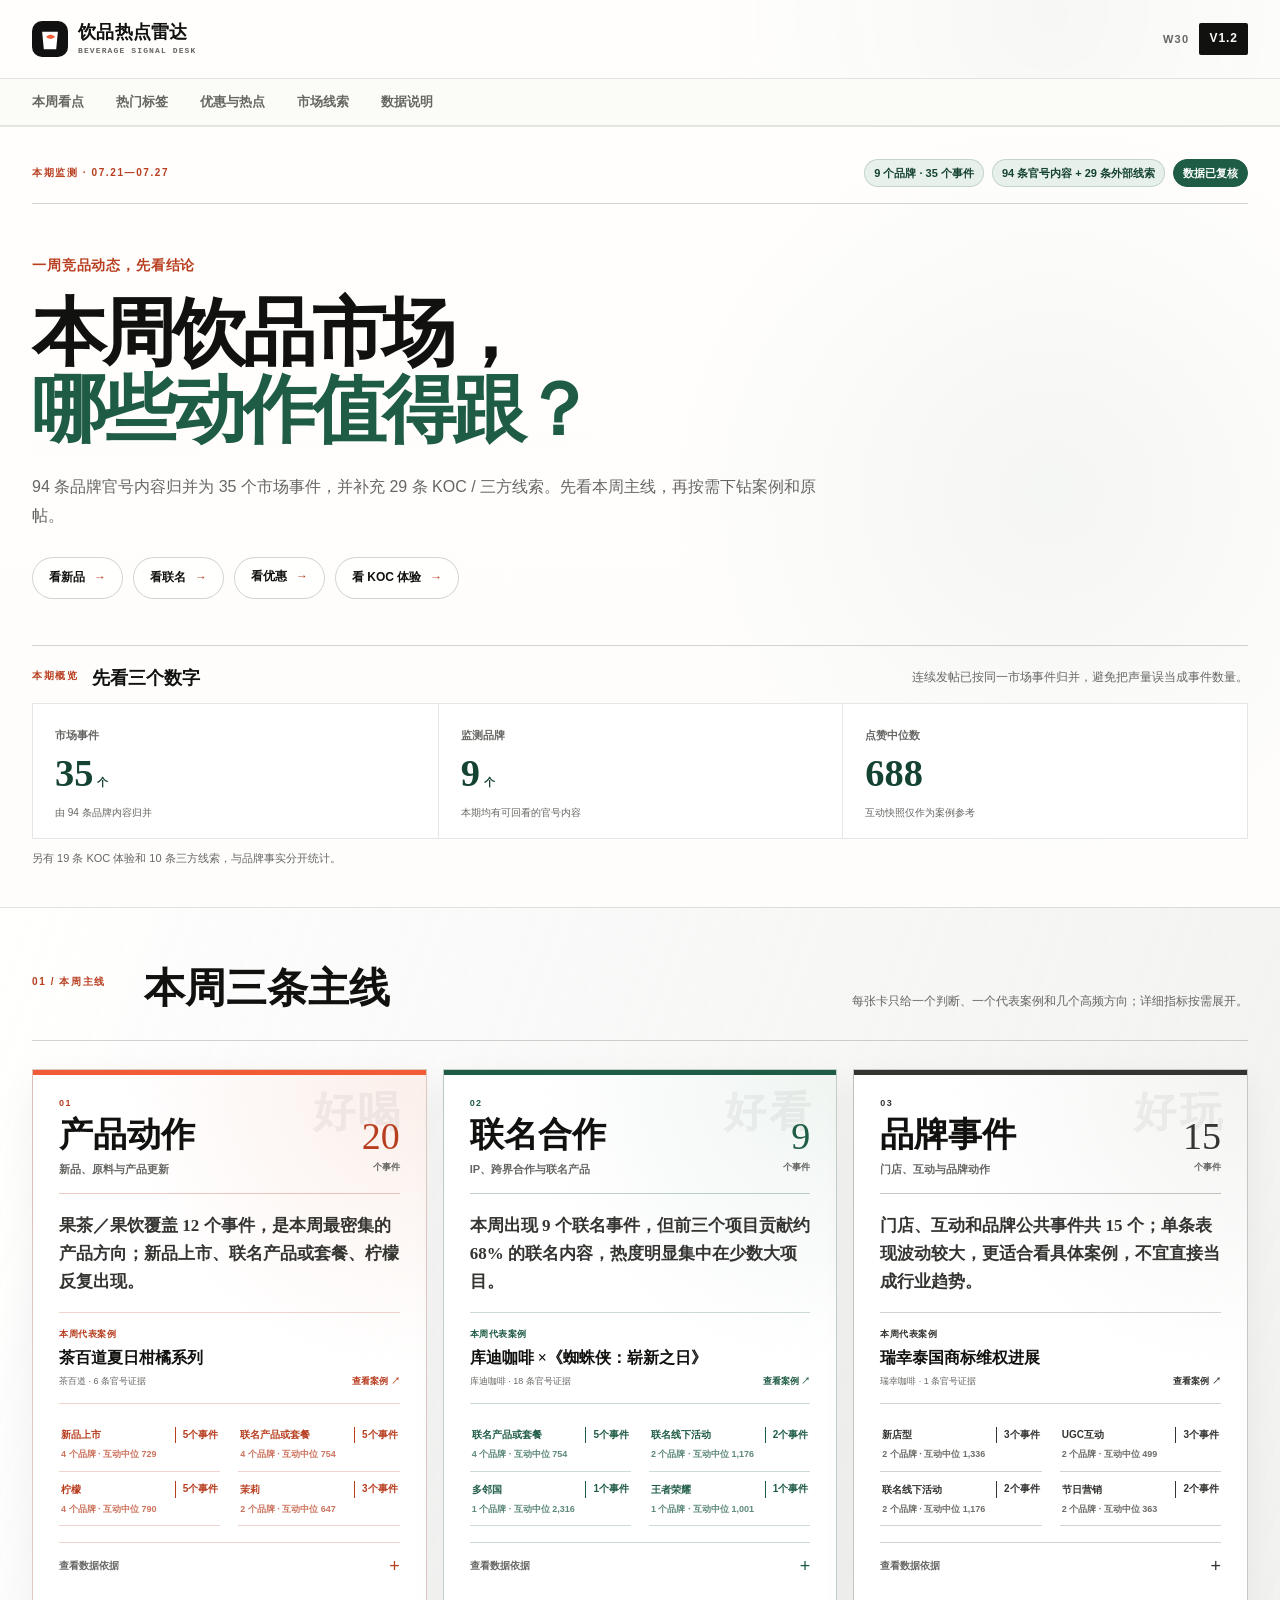
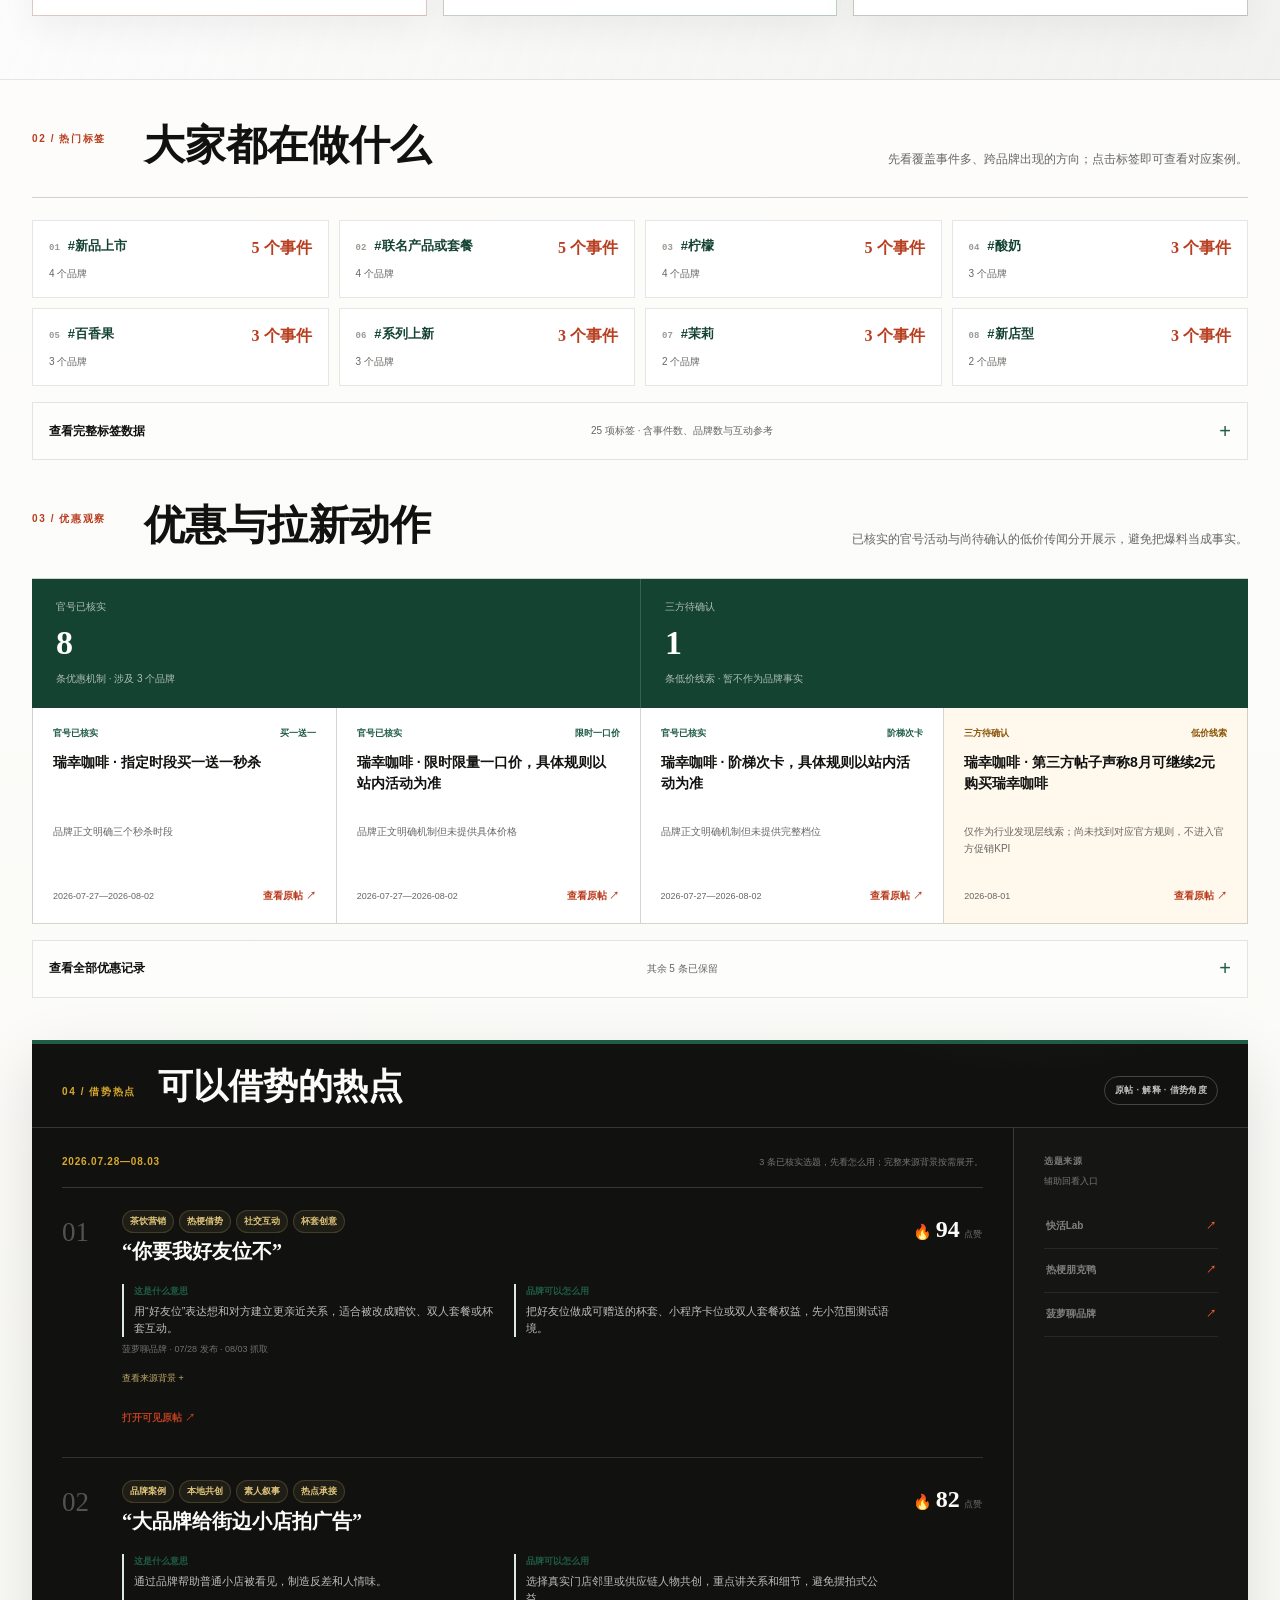
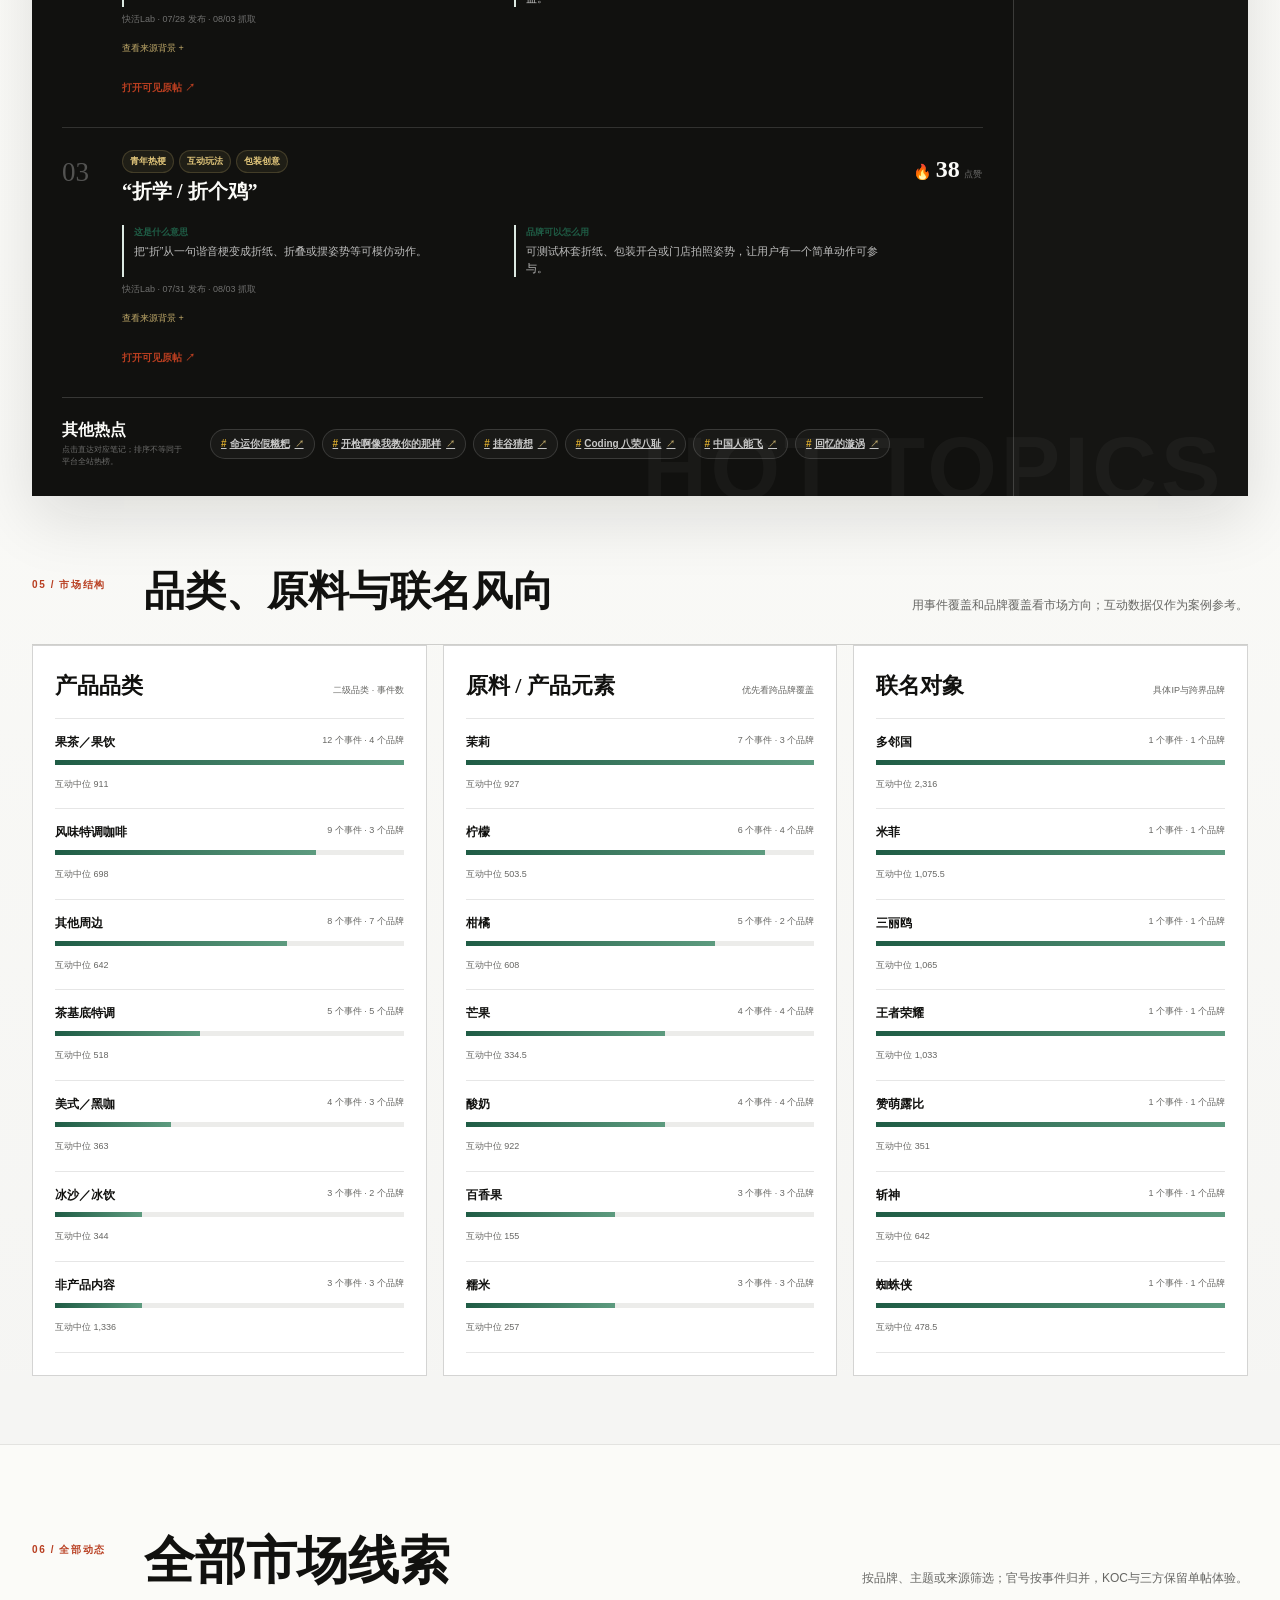
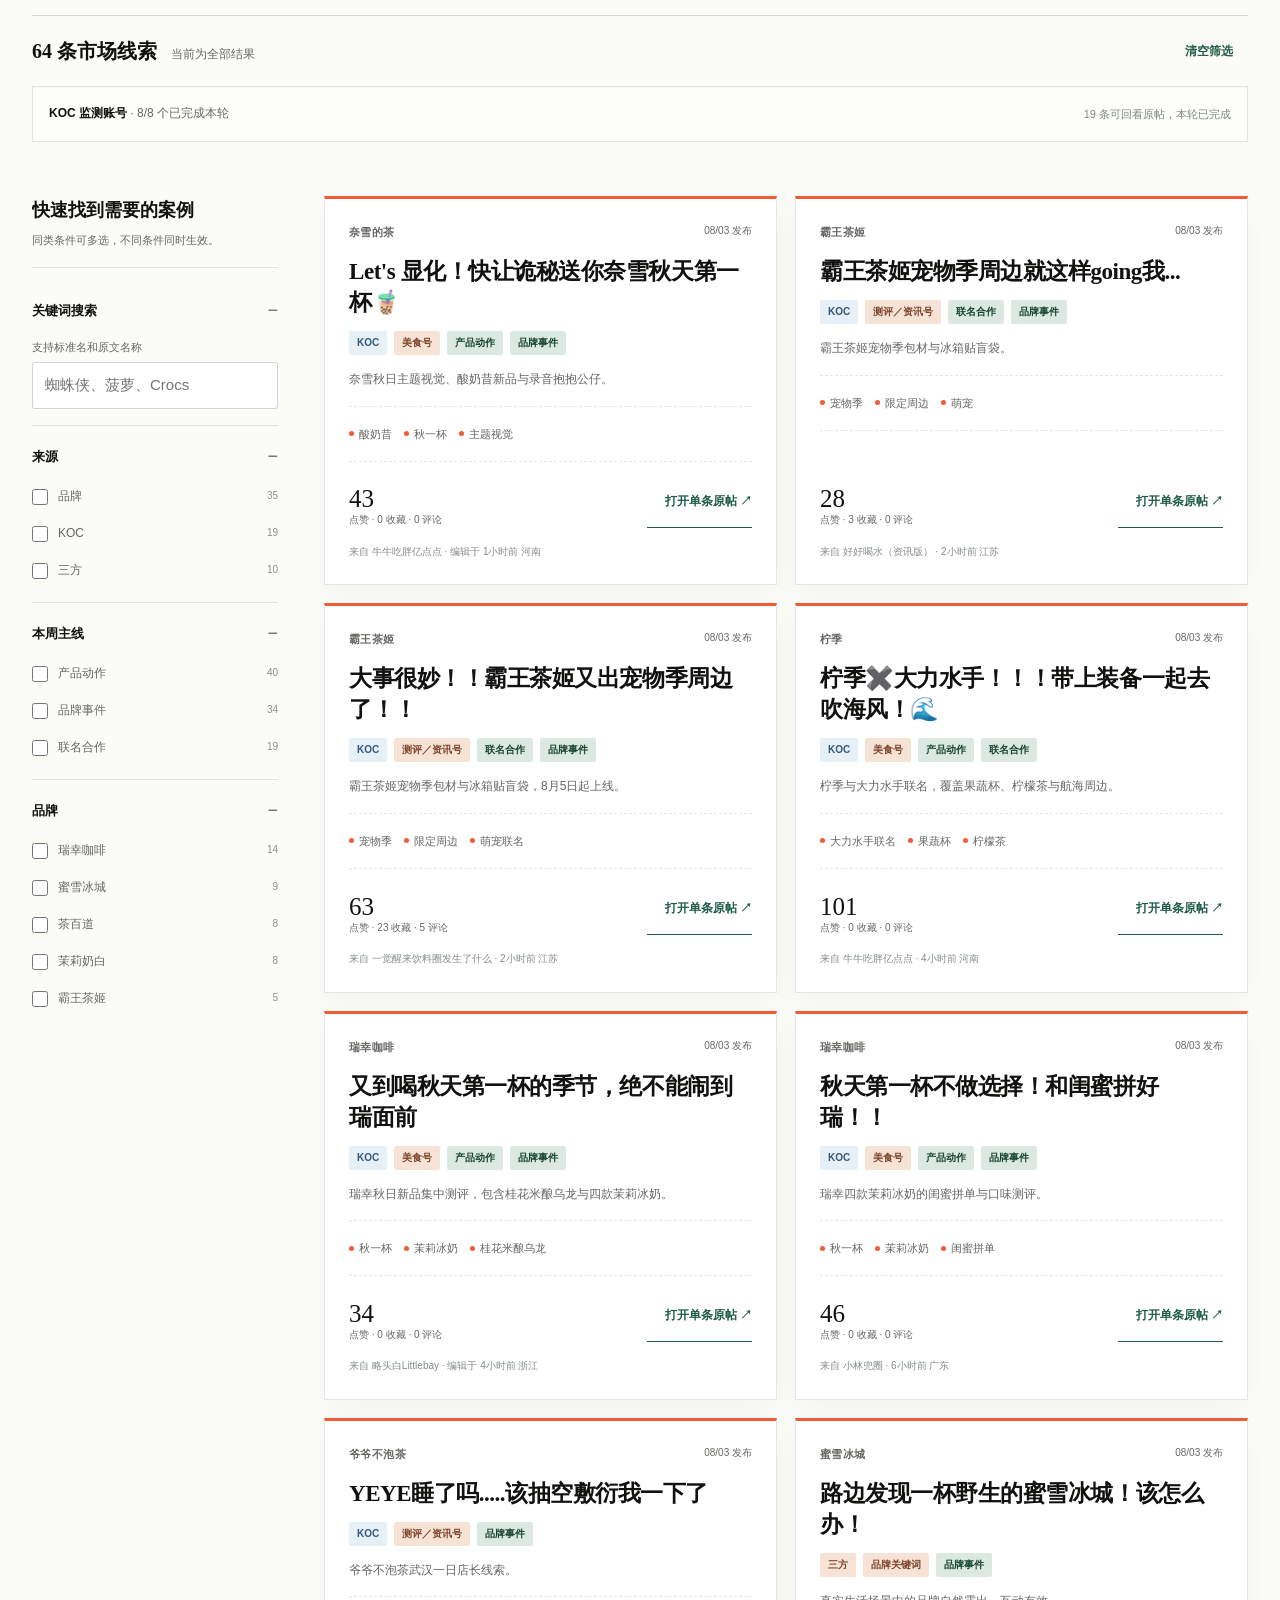
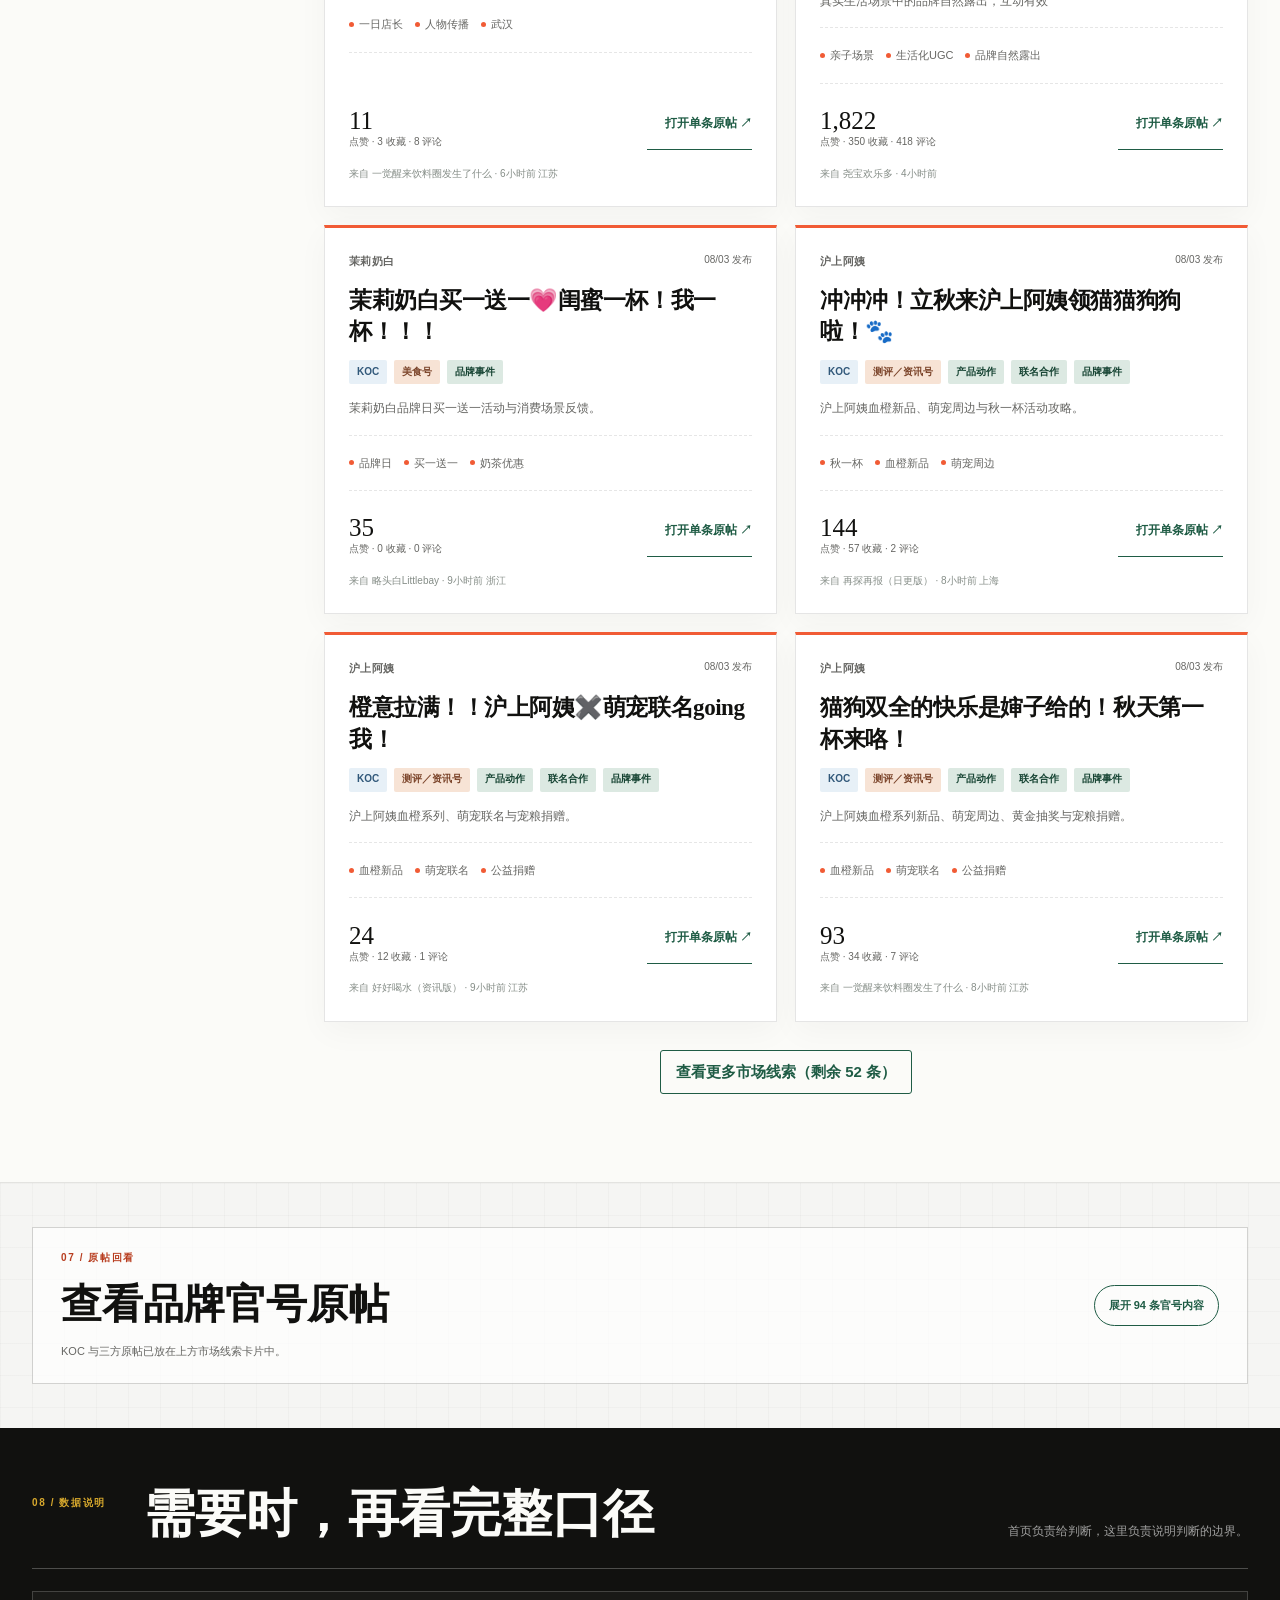
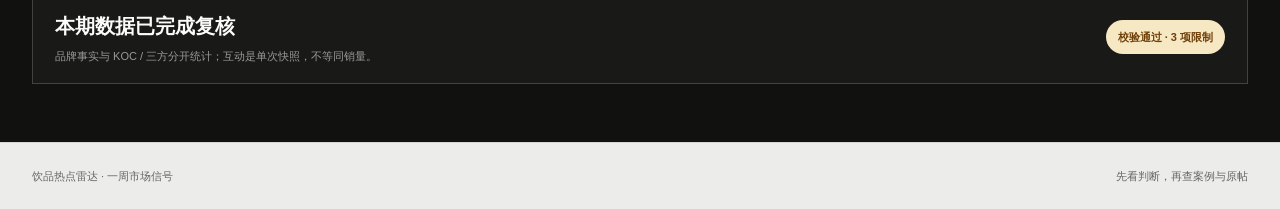
==== commit f4744725: "refactor: simplify V1.2 market reading experience" ====
--- a/index.html
+++ b/index.html
@@ -5,8 +5,8 @@
   <meta name="viewport" content="width=device-width, initial-scale=1">
   <meta name="color-scheme" content="light">
   <meta name="theme-color" content="#fffefc">
-  <meta name="description" content="饮品热点雷达 V1.2：基于可追溯数据表，查看品牌事件、互动分布、品类、原料、联名、促销与热点选题。">
-  <title>饮品热点雷达 V1.2 · BI 数据版</title>
+  <meta name="description" content="饮品热点雷达 V1.2：先看一周市场主线，再按新品、联名、促销、KOC与原帖证据继续查找。">
+  <title>饮品热点雷达 V1.2 · 本周市场信号</title>
   <link rel="icon" href="data:image/svg+xml,%3Csvg xmlns='http://www.w3.org/2000/svg' viewBox='0 0 64 64'%3E%3Crect width='64' height='64' rx='16' fill='%23111111'/%3E%3Cpath d='M18 19h28l-3 31H21z' fill='%23fff'/%3E%3Cpath d='M25 28c5-5 11-5 16 0-5 5-11 5-16 0Z' fill='%23f15b35'/%3E%3C/svg%3E">
   <link rel="stylesheet" href="./radar-v1-2.css">
   <script src="./radar-v1-2-data.js" defer></script>
@@ -37,11 +37,11 @@
 
     <nav class="section-nav" aria-label="页面章节">
       <div class="page-shell nav-track">
-        <a href="#overview">数据总览</a>
-        <a href="#breakdowns">分类洞察</a>
-        <a href="#events">来源线索</a>
-        <a href="#evidence">原始内容</a>
-        <a href="#methodology">数据口径</a>
+        <a href="#core-themes">本周看点</a>
+        <a href="#tag-metrics">热门标签</a>
+        <a href="#promotion-watch">优惠与热点</a>
+        <a href="#events">市场线索</a>
+        <a href="#methodology">数据说明</a>
       </div>
     </nav>
   </header>
@@ -52,39 +52,33 @@
         <div class="scope-line" aria-label="本期数据范围">
           <span id="period-label" class="eyebrow">WEEKLY RESEARCH NOTE</span>
           <div class="scope-chips">
-            <span>小红书 · 品牌事实层</span>
-            <span>三方 / KOC 独立分层</span>
-            <span>事件去重 · 主题可重叠</span>
-            <span id="rule-label">规则 —</span>
+            <span id="scope-summary">— 个品牌 · — 个事件</span>
+            <span id="scope-source">品牌官号 + KOC / 三方线索</span>
+            <span class="scope-quality">数据已复核</span>
           </div>
         </div>
 
         <div class="hero-grid">
           <div class="hero-copy">
-            <p class="kicker">本周饮品市场，什么值得看？</p>
-            <h1>从品牌发帖，<span class="mobile-break" aria-hidden="true"></span>回到<br><em>真正发生的事</em></h1>
+            <p class="kicker">一周竞品动态，先看结论</p>
+            <h1>本周饮品市场，<span class="mobile-break" aria-hidden="true"></span><br><em>哪些动作值得跟？</em></h1>
             <p id="hero-lead" class="hero-lead">正在读取本期数据范围……</p>
-          </div>
-        </div>
-
-        <section class="data-status-panel" aria-labelledby="data-status-heading">
-          <div class="data-status-heading">
-            <div>
-              <span class="section-index">00 / DATA STATUS</span>
-              <h2 id="data-status-heading">数据范围与质量状态</h2>
-            </div>
-            <span id="quality-badge" class="quality-badge">读取中</span>
-          </div>
-          <div id="data-status-content" class="data-status-content" aria-live="polite"></div>
-        </section>
+            <div class="hero-actions" aria-label="快捷查看">
+              <button type="button" data-apply-core-tag="product-new-launch" data-theme-id="product_action">看新品</button>
+              <button type="button" data-apply-theme="collaboration">看联名</button>
+              <a href="#promotion-watch">看优惠</a>
+              <button type="button" data-apply-source="koc">看 KOC 体验</button>
+            </div>
+          </div>
+        </div>
 
         <section class="bi-overview-section" aria-labelledby="bi-overview-heading">
           <div class="core-theme-heading">
             <div>
-              <span class="section-index">BI / EXECUTIVE OVERVIEW</span>
-              <h2 id="bi-overview-heading">本期数据总览</h2>
-            </div>
-            <p>固定展示全周期事实，不随下方筛选变化。均值只作辅助，主要看有效 N、中位数和 P75。</p>
+              <span class="section-index">本期概览</span>
+              <h2 id="bi-overview-heading">先看三个数字</h2>
+            </div>
+            <p>连续发帖已按同一市场事件归并，避免把声量误当成事件数量。</p>
           </div>
           <div id="bi-overview-grid" class="bi-overview-grid"></div>
           <p id="bi-overview-note" class="bi-overview-note"></p>
@@ -93,10 +87,10 @@
         <section id="core-themes" class="core-theme-section" aria-labelledby="core-theme-heading">
           <div class="core-theme-heading">
             <div>
-              <span class="section-index">01 / CORE THEMES</span>
-              <h2 id="core-theme-heading">核心看点</h2>
-            </div>
-            <p>先看判断，再看标签；点击卡片、代表事件或标签，即可回到对应事件与原始证据。</p>
+              <span class="section-index">01 / 本周主线</span>
+              <h2 id="core-theme-heading">本周三条主线</h2>
+            </div>
+            <p>每张卡只给一个判断、一个代表案例和几个高频方向；详细指标按需展开。</p>
           </div>
 
           <div id="theme-analysis-grid" class="theme-analysis-grid" aria-label="核心看点分析"></div>
@@ -105,32 +99,28 @@
         <section id="tag-metrics" class="tag-metric-section" aria-labelledby="tag-metric-heading">
           <div class="core-theme-heading">
             <div>
-              <span class="section-index">TAG METRICS / 标签指标</span>
-              <h2 id="tag-metric-heading">标签指标明细</h2>
-            </div>
-            <p>点击标签可联动下方事件与原始证据；桌面显示表格，手机显示纵向指标卡。</p>
-          </div>
-          <div id="tag-metric-table" class="tag-metric-table"></div>
-        </section>
-
-        <section id="breakdowns" class="breakdown-section" aria-labelledby="breakdown-heading">
-          <div class="core-theme-heading">
-            <div>
-              <span class="section-index">02 / BUSINESS BREAKDOWN</span>
-              <h2 id="breakdown-heading">品类、原料与联名结构</h2>
-            </div>
-            <p>事件数看覆盖，品牌数看扩散，中位数和 P75 只描述当前互动快照。</p>
-          </div>
-          <div id="breakdown-grid" class="breakdown-grid"></div>
+              <span class="section-index">02 / 热门标签</span>
+              <h2 id="tag-metric-heading">大家都在做什么</h2>
+            </div>
+            <p>先看覆盖事件多、跨品牌出现的方向；点击标签即可查看对应案例。</p>
+          </div>
+          <div id="popular-tag-list" class="popular-tag-list" aria-label="本周热门标签"></div>
+          <details class="full-data-disclosure">
+            <summary>
+              <span>查看完整标签数据</span>
+              <small>25 项标签 · 含事件数、品牌数与互动参考</small>
+            </summary>
+            <div id="tag-metric-table" class="tag-metric-table"></div>
+          </details>
         </section>
 
         <section id="promotion-watch" class="promotion-watch" aria-labelledby="promotion-heading">
           <div class="core-theme-heading">
             <div>
-              <span class="section-index">PROMOTION / 促销观察</span>
-              <h2 id="promotion-heading">品牌活动与低价线索</h2>
-            </div>
-            <p>品牌正文证据与三方发现线索分开统计，未找到官方规则的内容不会进入官方促销 KPI。</p>
+              <span class="section-index">03 / 优惠观察</span>
+              <h2 id="promotion-heading">优惠与拉新动作</h2>
+            </div>
+            <p>已核实的官号活动与尚待确认的低价传闻分开展示，避免把爆料当成事实。</p>
           </div>
           <div id="promotion-content"></div>
         </section>
@@ -138,12 +128,23 @@
         <section id="editorial-watch" class="editorial-watch" aria-labelledby="editorial-watch-heading">
           <div class="editorial-watch-heading">
             <div>
-              <span class="section-index">03 / HOT TOPICS</span>
-              <h2 id="editorial-watch-heading">近 7 天热点选题</h2>
-            </div>
-            <span class="editorial-scope-badge">原句 · 白话解释 · 借势角度</span>
+              <span class="section-index">04 / 借势热点</span>
+              <h2 id="editorial-watch-heading">可以借势的热点</h2>
+            </div>
+            <span class="editorial-scope-badge">原帖 · 解释 · 借势角度</span>
           </div>
           <div id="editorial-watch-content" aria-live="polite"></div>
+        </section>
+
+        <section id="breakdowns" class="breakdown-section" aria-labelledby="breakdown-heading">
+          <div class="core-theme-heading">
+            <div>
+              <span class="section-index">05 / 市场结构</span>
+              <h2 id="breakdown-heading">品类、原料与联名风向</h2>
+            </div>
+            <p>用事件覆盖和品牌覆盖看市场方向；互动数据仅作为案例参考。</p>
+          </div>
+          <div id="breakdown-grid" class="breakdown-grid"></div>
         </section>
       </div>
     </section>
@@ -152,15 +153,15 @@
       <div class="page-shell">
         <div class="section-title">
           <div>
-            <span class="section-index">04 / EVENT LIBRARY</span>
-            <h2>来源线索库</h2>
-          </div>
-          <p>品牌按事件归并；三方与 KOC 按单帖呈现，可直接打开原帖。</p>
+            <span class="section-index">06 / 全部动态</span>
+            <h2>全部市场线索</h2>
+          </div>
+          <p>按品牌、主题或来源筛选；官号按事件归并，KOC与三方保留单帖体验。</p>
         </div>
 
         <div class="event-toolbar">
           <div class="toolbar-summary">
-            <strong id="event-result-count">— 条来源线索</strong>
+            <strong id="event-result-count">— 条市场线索</strong>
             <span id="filter-summary">当前为全部结果</span>
           </div>
           <button id="mobile-filter-open" class="mobile-filter-button" type="button">
@@ -173,10 +174,10 @@
         <div id="source-coverage" class="source-coverage" aria-live="polite"></div>
 
         <div class="event-layout">
-          <aside class="desktop-filter-panel" aria-label="来源线索筛选">
+          <aside class="desktop-filter-panel" aria-label="市场线索筛选">
             <div class="filter-intro">
-              <strong>筛选规则</strong>
-              <p>同一组为 OR，不同组之间为 AND。</p>
+              <strong>快速找到需要的案例</strong>
+              <p>同类条件可多选，不同条件同时生效。</p>
             </div>
             <div id="desktop-filters" class="filter-groups"></div>
           </aside>
@@ -184,9 +185,10 @@
           <div class="event-results">
             <div id="active-filter-chips" class="active-filter-chips" aria-live="polite"></div>
             <div id="event-list" class="event-list"></div>
+            <button id="event-load-more" class="load-more" type="button">查看更多市场线索</button>
             <div id="event-empty" class="empty-state" hidden>
               <span aria-hidden="true">○</span>
-              <h3>没有符合条件的来源线索</h3>
+              <h3>没有符合条件的市场线索</h3>
               <p>可以减少一个筛选条件，或清空后重新查看。</p>
               <button class="button reset-filters" type="button">清空筛选</button>
             </div>
@@ -197,33 +199,37 @@
 
     <section id="evidence" class="section evidence-section">
       <div class="page-shell">
-        <div class="section-title">
-          <div>
-            <span class="section-index">05 / SOURCE EVIDENCE</span>
-            <h2>原始内容证据</h2>
-          </div>
-          <p>保留原文、发布时间与互动快照，不展示缺失的分享数。</p>
-        </div>
-
-        <div class="evidence-toolbar">
-          <label class="search-field">
-            <span>搜索标题、品牌或线索</span>
-            <input id="content-search" type="search" placeholder="例如：菠萝、蜘蛛侠、瑞幸" autocomplete="off">
-          </label>
-          <label class="select-field">
-            <span>排序</span>
-            <select id="content-sort">
-              <option value="latest">最新发布</option>
-              <option value="likes">点赞从高到低</option>
-              <option value="collects">收藏从高到低</option>
-              <option value="comments">评论从高到低</option>
-            </select>
-          </label>
-          <p id="content-result-count" class="content-result-count"></p>
-        </div>
-
-        <div id="content-list" class="content-list"></div>
-        <button id="content-load-more" class="load-more" type="button">继续查看</button>
+        <details class="evidence-disclosure">
+          <summary>
+            <span>
+              <small class="section-index">07 / 原帖回看</small>
+              <strong>查看品牌官号原帖</strong>
+              <em>KOC 与三方原帖已放在上方市场线索卡片中。</em>
+            </span>
+            <b>展开 94 条官号内容</b>
+          </summary>
+          <div class="evidence-body">
+            <div class="evidence-toolbar">
+              <label class="search-field">
+                <span>搜索标题、品牌或线索</span>
+                <input id="content-search" type="search" placeholder="例如：菠萝、蜘蛛侠、瑞幸" autocomplete="off">
+              </label>
+              <label class="select-field">
+                <span>排序</span>
+                <select id="content-sort">
+                  <option value="latest">最新发布</option>
+                  <option value="likes">点赞从高到低</option>
+                  <option value="collects">收藏从高到低</option>
+                  <option value="comments">评论从高到低</option>
+                </select>
+              </label>
+              <p id="content-result-count" class="content-result-count"></p>
+            </div>
+
+            <div id="content-list" class="content-list"></div>
+            <button id="content-load-more" class="load-more" type="button">继续查看</button>
+          </div>
+        </details>
       </div>
     </section>
 
@@ -231,57 +237,77 @@
       <div class="page-shell">
         <div class="section-title light">
           <div>
-            <span class="section-index">06 / READING RULES</span>
-            <h2>这份雷达应该怎么读</h2>
-          </div>
-          <p>边界比结论更重要。</p>
-        </div>
-
-        <div class="method-grid">
-          <article>
-            <span>01</span>
-            <h3>当前只代表监测样本</h3>
-            <p id="method-scope">品牌事实、三方发现、KOC体验和编辑热点分层使用，只有品牌事实层进入正式事件 KPI。</p>
-          </article>
-          <article>
-            <span>02</span>
-            <h3>内容数不等于事件数</h3>
-            <p>品牌可以为同一轮活动连续发布多条内容。页面默认按事件归并，内容只作为证据展开。</p>
-          </article>
-          <article>
-            <span>03</span>
-            <h3>中位数优先于均值</h3>
-            <p id="method-engagement">点赞、收藏和评论只是不同暴露时长下的公开快照。缺少曝光与粉丝量时，不计算互动率。</p>
-          </article>
-          <article>
-            <span>04</span>
-            <h3>待复核不会被隐藏</h3>
-            <p id="method-review">事件标签、迁移字段和实体关系的待复核项进入独立队列，并在质量状态中显示。</p>
-          </article>
-          <article>
-            <span>05</span>
-            <h3>趋势必须跨周期判断</h3>
-            <p>至少 2 个同口径周期后才展示环比，至少 4 个周期后才允许输出趋势；当前只展示本周结构。</p>
-          </article>
-          <article>
-            <span>06</span>
-            <h3>表格、Excel、网页同源</h3>
-            <p>CSV 是事实来源，Excel 用于管理复核，网页只读取预计算后的 BI 数据，不再临时计算正式指标。</p>
-          </article>
-        </div>
-
-        <div class="method-footer">
-          <p>数据版本 <strong>V1.2</strong> · 标签规则 <strong id="method-rule">—</strong></p>
-          <p>更新于 <time id="generated-time">—</time></p>
-        </div>
+            <span class="section-index">08 / 数据说明</span>
+            <h2>需要时，再看完整口径</h2>
+          </div>
+          <p>首页负责给判断，这里负责说明判断的边界。</p>
+        </div>
+
+        <details class="methodology-disclosure">
+          <summary>
+            <span>
+              <strong>本期数据已完成复核</strong>
+              <small>品牌事实与 KOC / 三方分开统计；互动是单次快照，不等同销量。</small>
+            </span>
+            <span id="quality-badge" class="quality-badge">读取中</span>
+          </summary>
+
+          <section class="data-status-panel" aria-labelledby="data-status-heading">
+            <div class="data-status-heading">
+              <div>
+                <span class="section-index">数据范围与质量</span>
+                <h3 id="data-status-heading">本期数据状态</h3>
+              </div>
+            </div>
+            <div id="data-status-content" class="data-status-content" aria-live="polite"></div>
+          </section>
+
+          <div class="method-grid">
+            <article>
+              <span>01</span>
+              <h3>当前只代表监测样本</h3>
+              <p id="method-scope">品牌事实、三方发现、KOC体验和编辑热点分层使用，只有品牌事实层进入正式事件 KPI。</p>
+            </article>
+            <article>
+              <span>02</span>
+              <h3>内容数不等于事件数</h3>
+              <p>品牌可以为同一轮活动连续发布多条内容。页面默认按事件归并，内容只作为证据展开。</p>
+            </article>
+            <article>
+              <span>03</span>
+              <h3>互动只作案例参考</h3>
+              <p id="method-engagement">点赞、收藏和评论只是不同暴露时长下的公开快照。缺少曝光与粉丝量时，不计算互动率。</p>
+            </article>
+            <article>
+              <span>04</span>
+              <h3>待复核不会被隐藏</h3>
+              <p id="method-review">事件标签、迁移字段和实体关系的待复核项进入独立队列，并在质量状态中显示。</p>
+            </article>
+            <article>
+              <span>05</span>
+              <h3>趋势必须跨周期判断</h3>
+              <p>至少 2 个同口径周期后才展示环比，至少 4 个周期后才允许输出趋势；当前只展示本周结构。</p>
+            </article>
+            <article>
+              <span>06</span>
+              <h3>完整数据仍可追溯</h3>
+              <p>CSV 是事实来源，Excel 用于管理复核，网页读取同一份预计算数据；完整指标没有删除，只从主阅读路径收起。</p>
+            </article>
+          </div>
+
+          <div class="method-footer">
+            <p>数据版本 <strong>V1.2</strong> · 标签规则 <strong id="method-rule">—</strong></p>
+            <p>更新于 <time id="generated-time">—</time></p>
+          </div>
+        </details>
       </div>
     </section>
   </main>
 
   <footer class="site-footer">
     <div class="page-shell">
-      <span>饮品热点雷达 · 可追溯 BI 数据版</span>
-      <span>品牌事实 / 三方发现 / KOC体验 / 编辑热点</span>
+      <span>饮品热点雷达 · 一周市场信号</span>
+      <span>先看判断，再查案例与原帖</span>
     </div>
   </footer>
 
@@ -296,12 +322,12 @@
     <div class="mobile-filter-shell">
       <div class="mobile-filter-head">
         <div>
-          <span class="section-index">FILTER EVENTS</span>
-          <h2 id="mobile-filter-title">筛选来源线索</h2>
+          <span class="section-index">筛选市场线索</span>
+          <h2 id="mobile-filter-title">找到需要的案例</h2>
         </div>
         <button id="mobile-filter-close" class="dialog-close" type="button" aria-label="关闭筛选">×</button>
       </div>
-      <p class="mobile-filter-rule">同一组为 OR，不同组之间为 AND。</p>
+      <p class="mobile-filter-rule">同类条件可多选，不同条件同时生效。</p>
       <div id="mobile-filters" class="filter-groups"></div>
       <div class="mobile-filter-actions">
         <button class="text-button reset-filters" type="button">清空</button>
--- a/radar-v1-2.css
+++ b/radar-v1-2.css
@@ -3368,3 +3368,765 @@
     justify-self: start;
   }
 }
+
+/* V1.2 · C 端阅读层：判断前置，完整指标与工程说明按需展开。 */
+.hero {
+  padding-top: 32px;
+}
+
+.scope-line {
+  padding-bottom: 16px;
+}
+
+.scope-quality {
+  color: #fff !important;
+  background: var(--leaf) !important;
+  border-color: var(--leaf) !important;
+}
+
+.hero-grid {
+  padding: 50px 0 28px;
+}
+
+.hero h1 {
+  max-width: 1040px;
+  font-size: clamp(48px, 5.8vw, 82px);
+}
+
+.hero-lead {
+  max-width: 800px;
+  margin-top: 22px;
+  font-size: 16px;
+}
+
+.hero-actions {
+  display: flex;
+  flex-wrap: wrap;
+  gap: 10px;
+  margin-top: 26px;
+}
+
+.hero-actions button,
+.hero-actions a {
+  min-height: 42px;
+  padding: 9px 16px;
+  color: var(--ink);
+  background: rgba(255, 255, 255, 0.78);
+  border: 1px solid var(--line-strong);
+  border-radius: 999px;
+  cursor: pointer;
+  font-size: 12px;
+  font-weight: 740;
+  text-decoration: none;
+  transition: color 160ms ease, background 160ms ease, border-color 160ms ease, transform 160ms ease;
+}
+
+.hero-actions button::after,
+.hero-actions a::after {
+  content: "→";
+  margin-left: 9px;
+  color: var(--orange-ink);
+}
+
+.hero-actions button:hover,
+.hero-actions button:focus-visible,
+.hero-actions a:hover,
+.hero-actions a:focus-visible {
+  color: #fff;
+  background: var(--leaf);
+  border-color: var(--leaf);
+  transform: translateY(-1px);
+}
+
+.hero-actions button:hover::after,
+.hero-actions button:focus-visible::after,
+.hero-actions a:hover::after,
+.hero-actions a:focus-visible::after {
+  color: #fff;
+}
+
+.bi-overview-section {
+  margin-top: 18px;
+  padding: 22px 0 2px;
+  border-top: 1px solid var(--line-strong);
+}
+
+.bi-overview-section .core-theme-heading {
+  align-items: center;
+  padding-bottom: 14px;
+  border-bottom: 0;
+}
+
+.bi-overview-section .core-theme-heading > div {
+  display: flex;
+  align-items: baseline;
+  gap: 14px;
+}
+
+.bi-overview-section .core-theme-heading .section-index {
+  margin: 0;
+}
+
+.bi-overview-section .core-theme-heading h2 {
+  font-family: var(--sans);
+  font-size: 18px;
+  font-weight: 760;
+}
+
+.bi-overview-grid {
+  grid-template-columns: repeat(3, minmax(0, 1fr));
+  border-color: var(--line);
+}
+
+.bi-kpi-card {
+  padding: 18px 22px;
+}
+
+.bi-kpi-card > strong {
+  font-size: clamp(30px, 3vw, 44px);
+}
+
+.bi-overview-note {
+  margin-top: 10px;
+}
+
+.core-theme-section {
+  margin-top: 38px;
+  padding: 58px 0 64px;
+}
+
+.theme-analysis-grid {
+  gap: 16px;
+}
+
+.theme-analysis-card {
+  padding: 26px;
+  box-shadow: 0 12px 34px rgba(17, 17, 15, 0.055);
+}
+
+.theme-watermark {
+  position: absolute;
+  top: 22px;
+  right: 22px;
+  min-height: 0;
+  font-size: 42px;
+}
+
+.theme-card-filter {
+  min-height: 78px;
+}
+
+.theme-card-heading > small {
+  max-width: 210px;
+  font-size: 11px;
+}
+
+.theme-analysis-copy {
+  margin: 18px 0 16px;
+}
+
+.theme-analysis-lead {
+  font-size: 17px;
+  line-height: 1.65;
+}
+
+.theme-featured-event {
+  min-height: 88px;
+  padding-block: 14px;
+}
+
+.theme-tag-list {
+  margin-top: 14px;
+}
+
+.theme-tag-list button {
+  min-height: 54px;
+}
+
+.theme-data-details {
+  margin-top: 16px;
+  border-top: 1px solid color-mix(in srgb, var(--theme-accent) 22%, transparent);
+}
+
+.theme-data-details > summary {
+  display: flex;
+  min-height: 46px;
+  align-items: center;
+  justify-content: space-between;
+  color: var(--ink-soft);
+  cursor: pointer;
+  font-size: 10px;
+  font-weight: 720;
+  list-style: none;
+}
+
+.theme-data-details > summary::-webkit-details-marker {
+  display: none;
+}
+
+.theme-data-details > summary::after {
+  content: "+";
+  color: var(--theme-accent);
+  font-size: 18px;
+  font-weight: 400;
+}
+
+.theme-data-details[open] > summary::after {
+  content: "−";
+}
+
+.theme-data-details > p {
+  margin: 0 0 14px;
+  color: var(--ink-soft);
+  font-size: 10px;
+  line-height: 1.6;
+}
+
+.popular-tag-list {
+  display: grid;
+  grid-template-columns: repeat(4, minmax(0, 1fr));
+  gap: 10px;
+  margin-top: 22px;
+}
+
+.popular-tag-button {
+  display: grid;
+  grid-template-columns: minmax(0, 1fr) auto;
+  gap: 3px 12px;
+  min-width: 0;
+  min-height: 78px;
+  padding: 14px 16px;
+  color: var(--ink);
+  background: var(--surface);
+  border: 1px solid var(--line);
+  cursor: pointer;
+  text-align: left;
+  transition: border-color 160ms ease, box-shadow 160ms ease, transform 160ms ease;
+}
+
+.popular-tag-button > span {
+  min-width: 0;
+  overflow: hidden;
+  color: var(--leaf-dark);
+  font-size: 13px;
+  font-weight: 760;
+  text-overflow: ellipsis;
+  white-space: nowrap;
+}
+
+.popular-tag-button i {
+  margin-right: 8px;
+  color: #9a9a94;
+  font-family: var(--mono);
+  font-size: 9px;
+  font-style: normal;
+}
+
+.popular-tag-button strong {
+  color: var(--orange-ink);
+  font-family: var(--serif);
+  font-size: 16px;
+  font-weight: 600;
+  white-space: nowrap;
+}
+
+.popular-tag-button small {
+  grid-column: 1 / -1;
+  color: var(--ink-soft);
+  font-size: 10px;
+}
+
+.popular-tag-button:hover,
+.popular-tag-button:focus-visible,
+.popular-tag-button[data-selected] {
+  border-color: rgba(31, 92, 69, 0.5);
+  box-shadow: 0 10px 24px rgba(31, 92, 69, 0.08);
+  transform: translateY(-1px);
+}
+
+.full-data-disclosure {
+  margin-top: 16px;
+  border: 1px solid var(--line);
+  background: rgba(255, 255, 255, 0.58);
+}
+
+.full-data-disclosure > summary {
+  display: flex;
+  min-height: 56px;
+  align-items: center;
+  justify-content: space-between;
+  gap: 16px;
+  padding: 10px 16px;
+  color: var(--ink);
+  cursor: pointer;
+  list-style: none;
+}
+
+.full-data-disclosure > summary::-webkit-details-marker {
+  display: none;
+}
+
+.full-data-disclosure > summary > span {
+  font-size: 12px;
+  font-weight: 740;
+}
+
+.full-data-disclosure > summary > small {
+  color: var(--ink-soft);
+  font-size: 10px;
+}
+
+.full-data-disclosure > summary::after {
+  content: "+";
+  color: var(--leaf);
+  font-size: 20px;
+}
+
+.full-data-disclosure[open] > summary::after {
+  content: "−";
+}
+
+.tag-metric-table {
+  border-width: 1px 0 0;
+}
+
+.promotion-list {
+  grid-template-columns: repeat(4, minmax(0, 1fr));
+}
+
+.promotion-card h3 {
+  min-height: 64px;
+}
+
+.promotion-card p {
+  min-height: 50px;
+}
+
+.promotion-more > .promotion-list {
+  border-top: 1px solid var(--line);
+}
+
+.editorial-watch {
+  margin-top: 42px;
+}
+
+.editorial-explained-card {
+  min-height: 0;
+}
+
+.hotspot-explanation {
+  grid-template-columns: repeat(2, minmax(0, 1fr));
+}
+
+.hotspot-explanation dd {
+  color: rgba(255, 255, 255, 0.72);
+  font-size: 11px;
+}
+
+.hotspot-context {
+  margin-top: 8px;
+  color: rgba(255, 255, 255, 0.46);
+  font-size: 9px;
+}
+
+.hotspot-context > summary {
+  width: fit-content;
+  color: rgba(255, 224, 138, 0.74);
+  cursor: pointer;
+  list-style: none;
+}
+
+.hotspot-context > summary::-webkit-details-marker {
+  display: none;
+}
+
+.hotspot-context > summary::after {
+  content: " +";
+}
+
+.hotspot-context[open] > summary::after {
+  content: " −";
+}
+
+.hotspot-context p {
+  margin: 7px 0 0;
+  line-height: 1.55;
+}
+
+.hotspot-context p strong {
+  color: rgba(255, 255, 255, 0.62);
+}
+
+.breakdown-section {
+  margin-bottom: 68px;
+}
+
+.evidence-section {
+  padding: 44px 0;
+}
+
+.evidence-disclosure {
+  background: rgba(255, 255, 255, 0.7);
+  border: 1px solid var(--line-strong);
+}
+
+.evidence-disclosure > summary {
+  display: flex;
+  min-height: 112px;
+  align-items: center;
+  justify-content: space-between;
+  gap: 28px;
+  padding: 22px 28px;
+  cursor: pointer;
+  list-style: none;
+}
+
+.evidence-disclosure > summary::-webkit-details-marker {
+  display: none;
+}
+
+.evidence-disclosure > summary > span {
+  display: grid;
+  gap: 4px;
+}
+
+.evidence-disclosure > summary strong {
+  font-family: var(--serif);
+  font-size: clamp(28px, 3.2vw, 42px);
+  font-weight: 600;
+}
+
+.evidence-disclosure > summary em {
+  color: var(--ink-soft);
+  font-size: 11px;
+  font-style: normal;
+}
+
+.evidence-disclosure > summary b {
+  flex: 0 0 auto;
+  padding: 10px 14px;
+  color: var(--leaf);
+  border: 1px solid currentColor;
+  border-radius: 999px;
+  font-size: 11px;
+}
+
+.evidence-disclosure[open] > summary b::before {
+  content: "收起 · ";
+}
+
+.evidence-body {
+  padding: 0 28px 30px;
+  border-top: 1px solid var(--line);
+}
+
+.methodology-section {
+  padding: 58px 0;
+}
+
+.methodology-disclosure {
+  margin-top: 22px;
+  border: 1px solid rgba(255, 255, 255, 0.18);
+  background: rgba(255, 255, 255, 0.035);
+}
+
+.methodology-disclosure > summary {
+  display: flex;
+  min-height: 86px;
+  align-items: center;
+  justify-content: space-between;
+  gap: 22px;
+  padding: 18px 22px;
+  cursor: pointer;
+  list-style: none;
+}
+
+.methodology-disclosure > summary::-webkit-details-marker {
+  display: none;
+}
+
+.methodology-disclosure > summary > span:first-child {
+  display: grid;
+  gap: 4px;
+}
+
+.methodology-disclosure > summary strong {
+  font-family: var(--serif);
+  font-size: 20px;
+}
+
+.methodology-disclosure > summary small {
+  color: rgba(255, 255, 255, 0.56);
+  font-size: 11px;
+}
+
+.methodology-disclosure .data-status-panel {
+  margin: 0 20px 20px;
+}
+
+.data-status-heading h3 {
+  margin: 5px 0 0;
+  font-family: var(--serif);
+  font-size: 25px;
+  line-height: 1.15;
+}
+
+.methodology-disclosure .method-grid,
+.methodology-disclosure .method-footer {
+  margin-inline: 20px;
+}
+
+.dialog-data-details {
+  margin-top: 16px;
+  border: 1px solid var(--line);
+  background: var(--paper-soft);
+}
+
+.dialog-data-details > summary {
+  min-height: 48px;
+  padding: 12px 16px;
+  color: var(--leaf);
+  cursor: pointer;
+  font-size: 11px;
+  font-weight: 740;
+  list-style: none;
+}
+
+.dialog-data-details > summary::-webkit-details-marker {
+  display: none;
+}
+
+.dialog-data-details > summary::after {
+  content: " +";
+}
+
+.dialog-data-details[open] > summary::after {
+  content: " −";
+}
+
+.dialog-metric-facts {
+  border-top: 1px solid var(--line);
+}
+
+.dialog-data-details .dialog-metric-note {
+  margin: 0 14px 14px;
+}
+
+@media (max-width: 1100px) {
+  .popular-tag-list,
+  .promotion-list {
+    grid-template-columns: repeat(2, minmax(0, 1fr));
+  }
+}
+
+@media (max-width: 760px) {
+  .page-shell {
+    width: min(calc(100% - 34px), var(--max-width));
+  }
+
+  .hero {
+    padding-top: 22px;
+  }
+
+  .scope-chips {
+    justify-content: flex-start;
+  }
+
+  .scope-chips span:nth-child(2) {
+    display: none;
+  }
+
+  .hero-grid {
+    padding: 34px 0 22px;
+  }
+
+  .hero h1 {
+    font-size: clamp(40px, 12.2vw, 56px);
+    letter-spacing: -0.045em;
+  }
+
+  .hero-lead {
+    margin-top: 18px;
+    font-size: 14px;
+    line-height: 1.75;
+  }
+
+  .hero-actions {
+    display: grid;
+    grid-template-columns: repeat(2, minmax(0, 1fr));
+    gap: 8px;
+    margin-top: 20px;
+  }
+
+  .hero-actions button,
+  .hero-actions a {
+    min-height: 40px;
+    padding-inline: 12px;
+    text-align: center;
+  }
+
+  .bi-overview-section {
+    padding-top: 18px;
+  }
+
+  .bi-overview-section .core-theme-heading {
+    display: none;
+  }
+
+  .bi-overview-grid {
+    grid-template-columns: repeat(3, minmax(0, 1fr));
+  }
+
+  .bi-kpi-card,
+  .bi-kpi-card + .bi-kpi-card {
+    display: block;
+    padding: 13px 10px;
+    border-top: 0;
+    border-left: 1px solid var(--line);
+  }
+
+  .bi-kpi-card:first-child {
+    border-left: 0;
+  }
+
+  .bi-kpi-card > span {
+    font-size: 9px;
+  }
+
+  .bi-kpi-card > strong {
+    margin-top: 5px;
+    font-size: 25px;
+  }
+
+  .bi-kpi-card p {
+    display: none;
+  }
+
+  .bi-overview-note {
+    font-size: 10px;
+  }
+
+  .core-theme-section {
+    margin-top: 28px;
+    padding: 46px 0 52px;
+  }
+
+  .theme-analysis-card {
+    padding: 22px 20px;
+  }
+
+  .theme-watermark {
+    top: 20px;
+    right: 18px;
+    font-size: 34px;
+  }
+
+  .theme-card-title {
+    font-size: 30px;
+  }
+
+  .theme-analysis-lead {
+    font-size: 16px;
+  }
+
+  .theme-tag-list {
+    grid-template-columns: 1fr 1fr;
+    gap: 0 12px;
+  }
+
+  .theme-tag-list button > small {
+    display: none;
+  }
+
+  .popular-tag-list {
+    grid-template-columns: repeat(2, minmax(0, 1fr));
+  }
+
+  .popular-tag-button {
+    display: block;
+    min-height: 68px;
+    padding: 12px;
+  }
+
+  .popular-tag-button > span,
+  .popular-tag-button strong,
+  .popular-tag-button small {
+    display: block;
+  }
+
+  .popular-tag-button strong {
+    margin-top: 4px;
+    font-size: 15px;
+  }
+
+  .full-data-disclosure > summary {
+    align-items: flex-start;
+  }
+
+  .full-data-disclosure > summary > small {
+    display: none;
+  }
+
+  .promotion-list {
+    grid-template-columns: 1fr;
+  }
+
+  .promotion-card h3,
+  .promotion-card p {
+    min-height: 0;
+  }
+
+  .editorial-watch {
+    margin-top: 34px;
+  }
+
+  .hotspot-explanation {
+    grid-template-columns: 1fr;
+  }
+
+  .evidence-section {
+    padding: 30px 0;
+  }
+
+  .evidence-disclosure > summary {
+    min-height: 0;
+    align-items: flex-start;
+    padding: 20px;
+  }
+
+  .evidence-disclosure > summary strong {
+    font-size: 27px;
+  }
+
+  .evidence-disclosure > summary em {
+    max-width: 210px;
+  }
+
+  .evidence-disclosure > summary b {
+    padding: 7px 9px;
+    font-size: 9px;
+  }
+
+  .evidence-body {
+    padding: 0 16px 22px;
+  }
+
+  .methodology-section {
+    padding: 48px 0;
+  }
+
+  .methodology-disclosure > summary {
+    align-items: flex-start;
+    padding: 16px;
+  }
+
+  .methodology-disclosure > summary small {
+    max-width: 220px;
+  }
+
+  .methodology-disclosure .data-status-panel,
+  .methodology-disclosure .method-grid,
+  .methodology-disclosure .method-footer {
+    margin-inline: 12px;
+  }
+}
